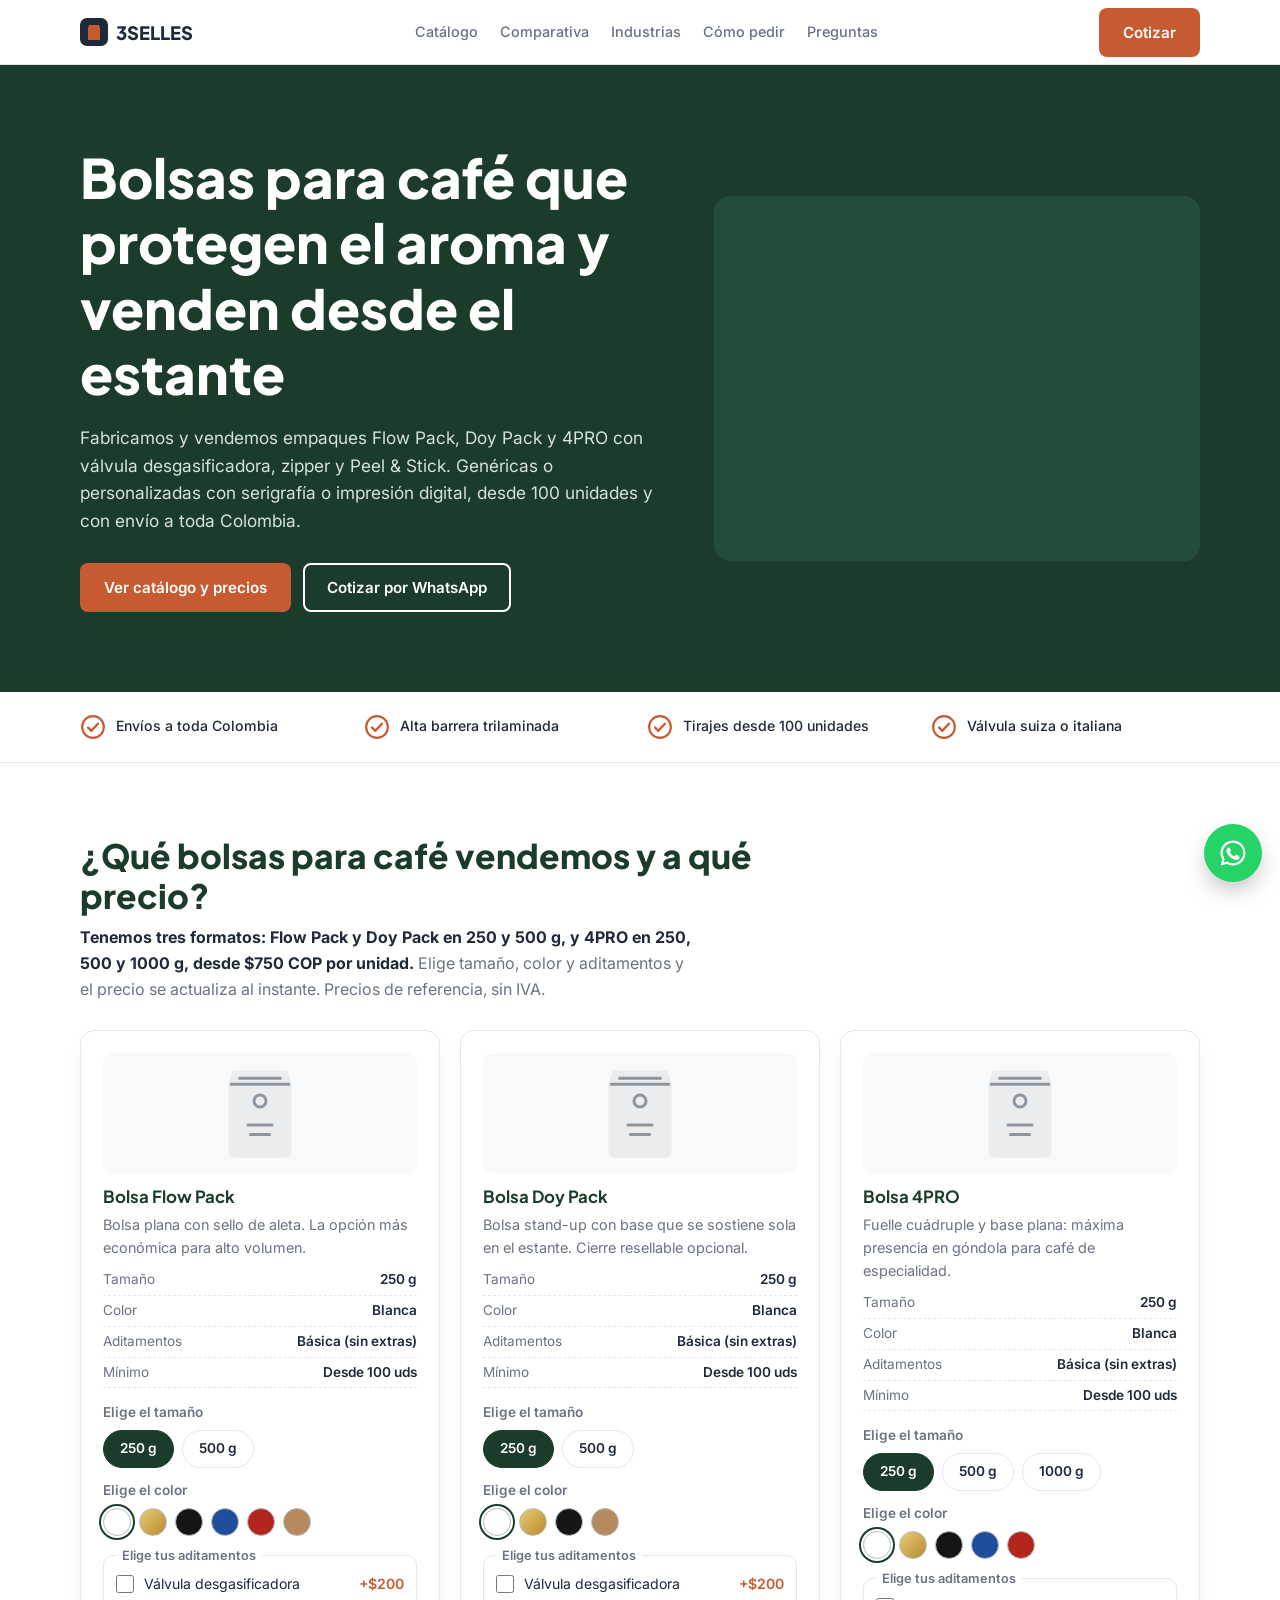
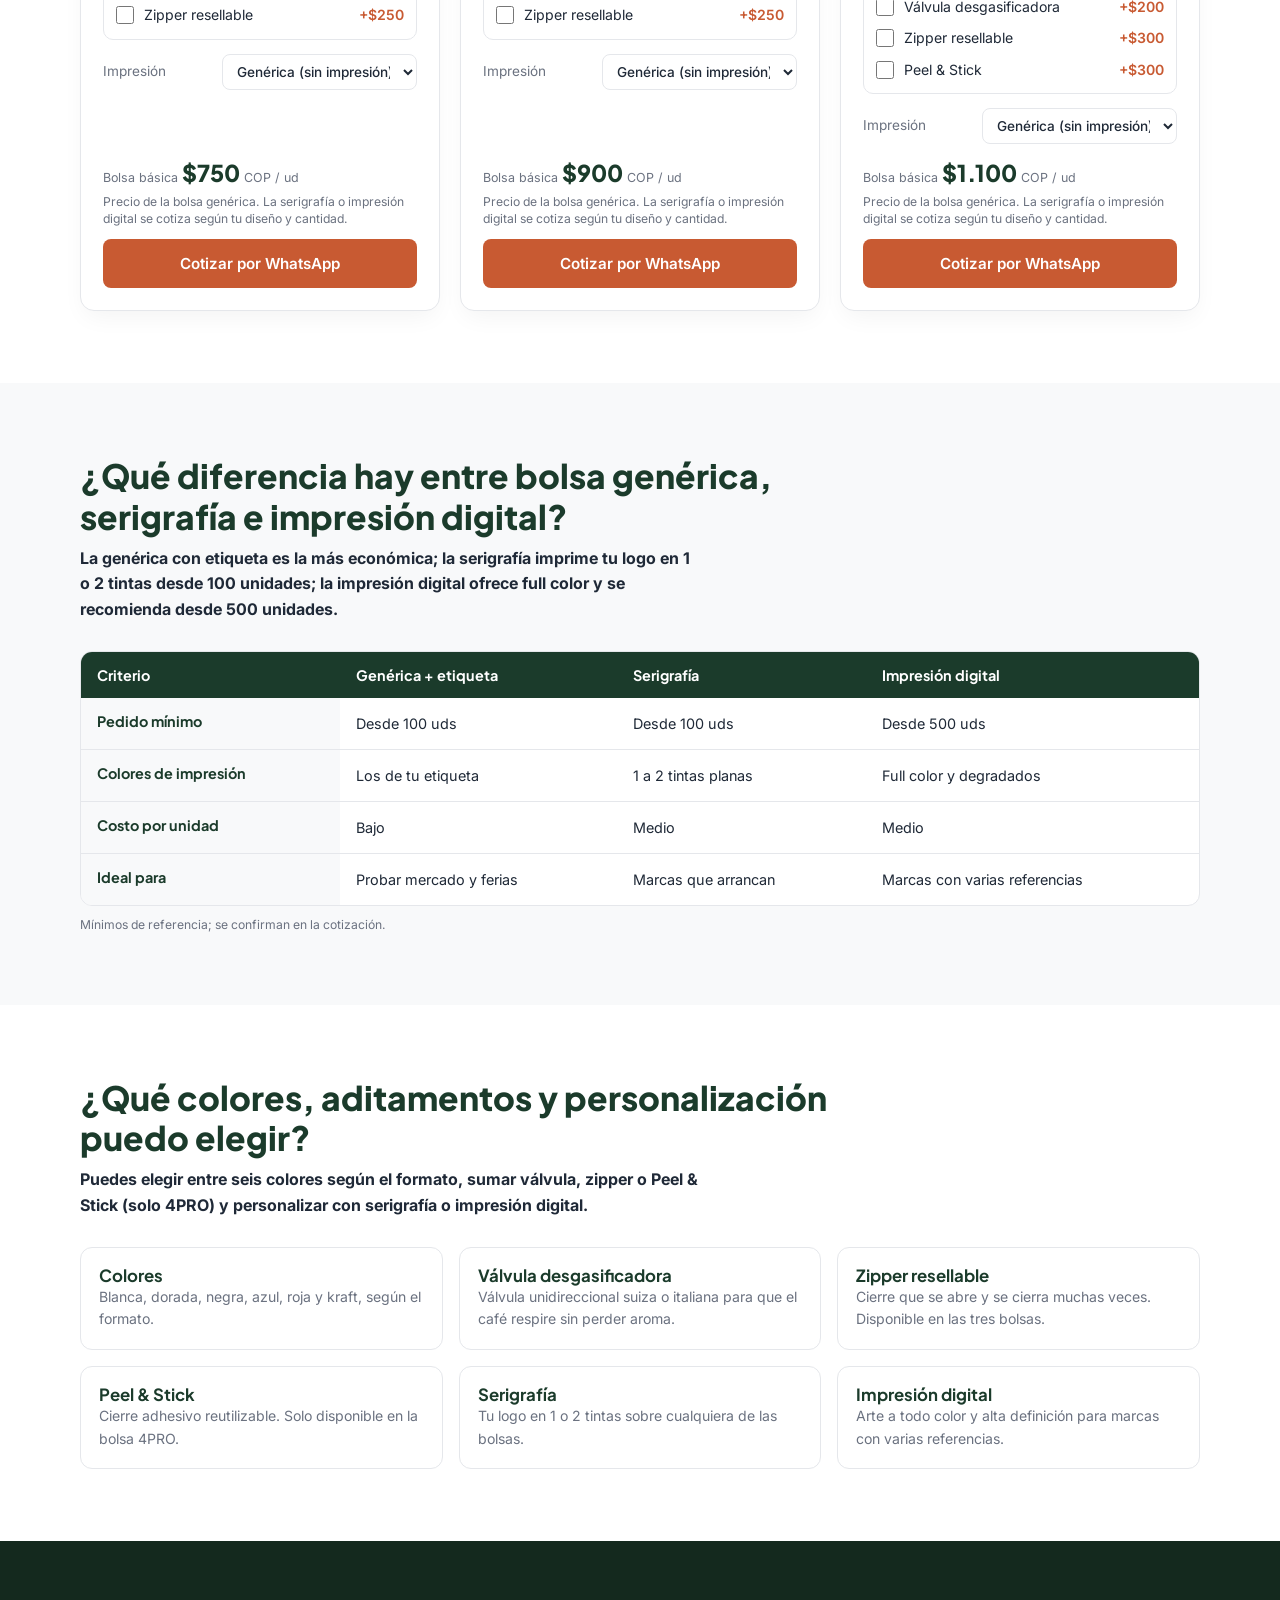
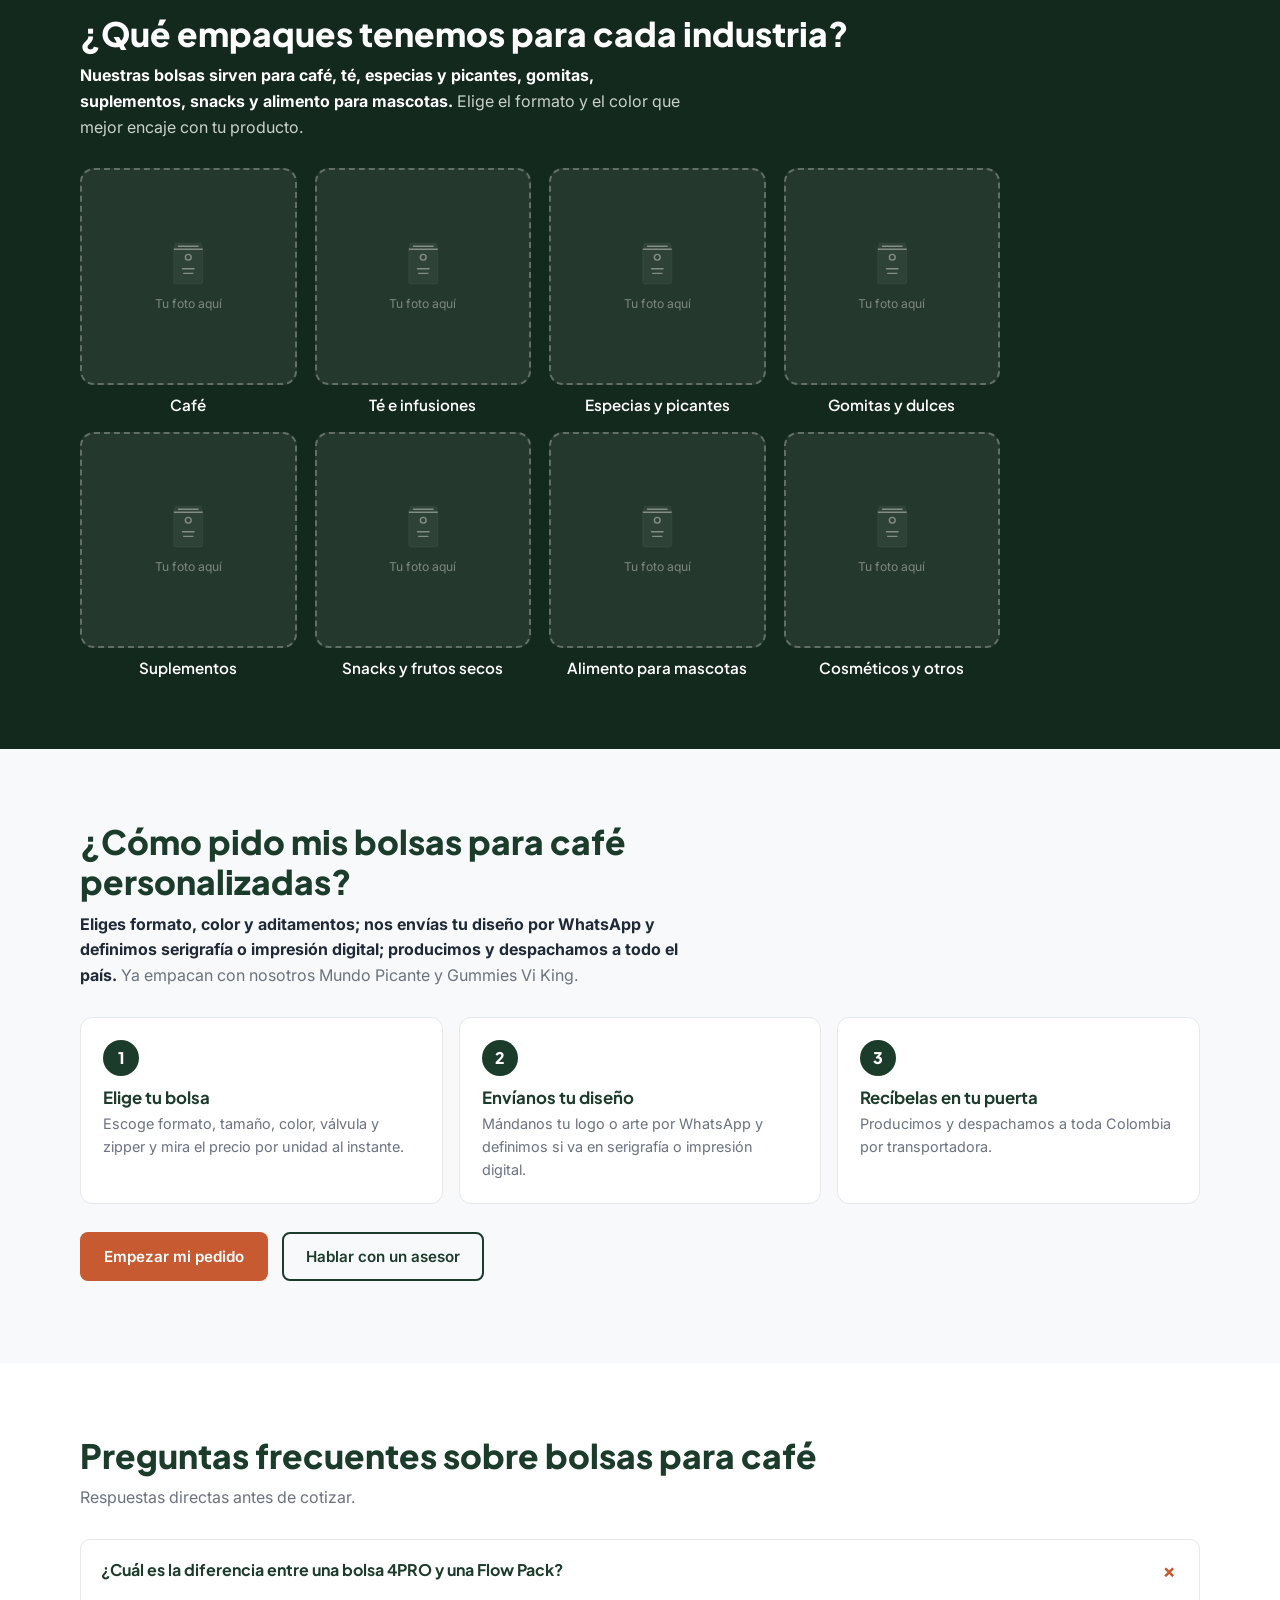
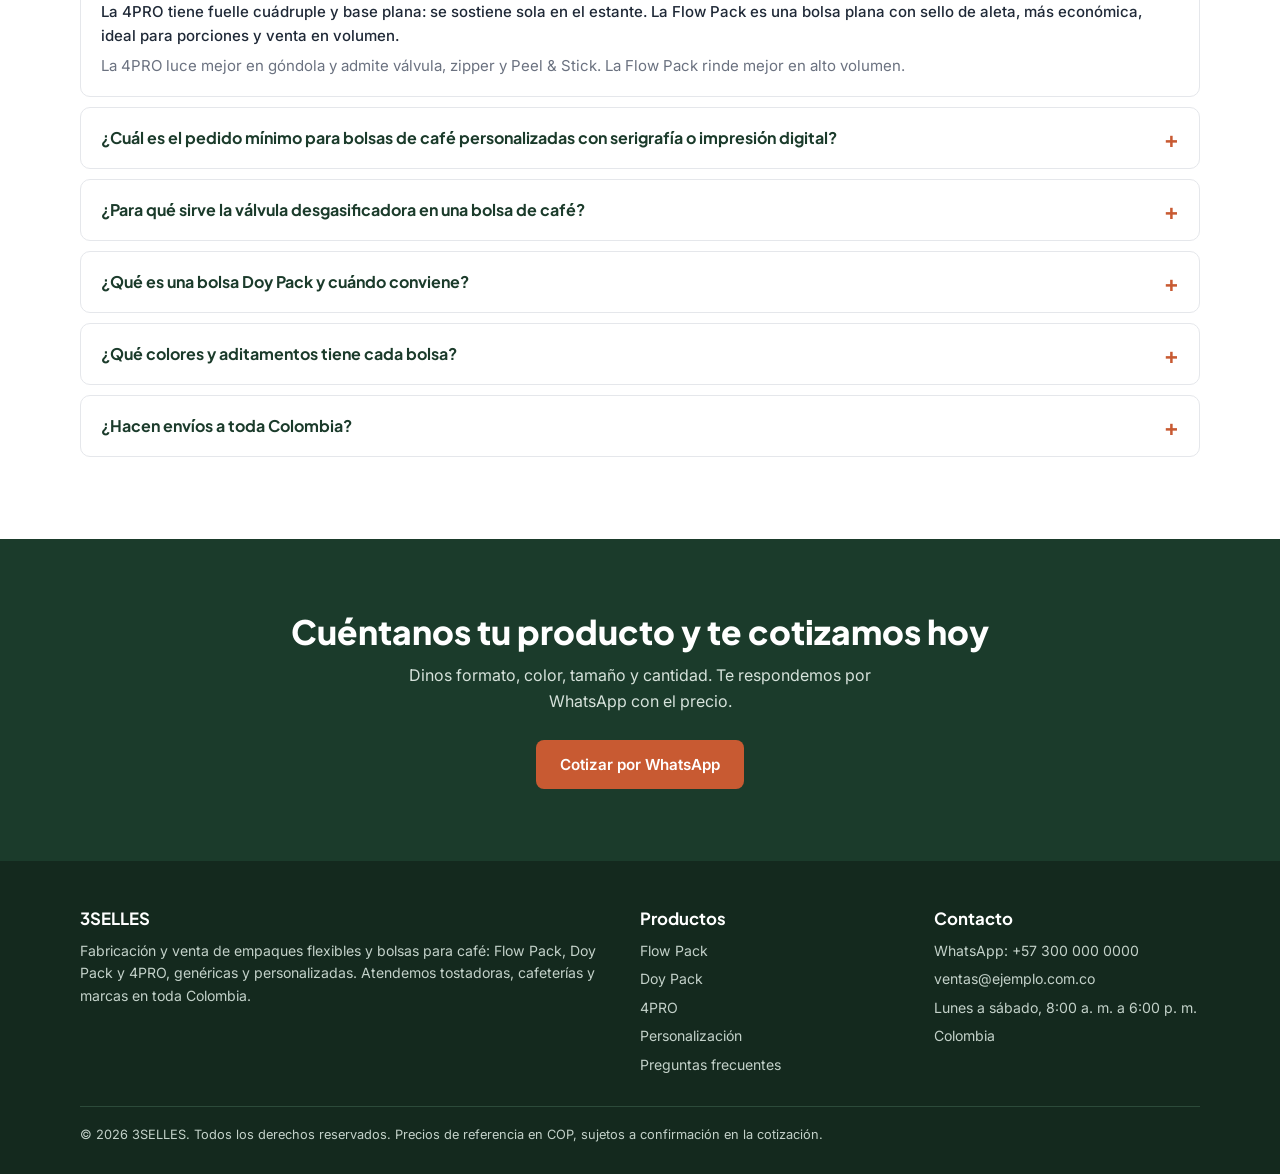
==== index.html @ ed99845a "Create index.html" ====
<!DOCTYPE html>
<html lang="es-CO">
<head>
<meta charset="UTF-8">
<meta name="viewport" content="width=device-width, initial-scale=1">
<title>Bolsas para café Flow Pack, Doy Pack y 4PRO con válvula y zipper | 3SELLES</title>
<meta name="description" content="Bolsas para café Flow Pack, Doy Pack y 4PRO en 250, 500 y 1000 g, con válvula desgasificadora, zipper y Peel &amp; Stick. Genéricas o personalizadas con serigrafía e impresión digital. Envíos a toda Colombia.">
<meta name="robots" content="index, follow">
<meta property="og:title" content="3SELLES | Empaques flexibles para café en Colombia">
<meta property="og:description" content="Bolsas Flow Pack, Doy Pack y 4PRO desde 100 unidades, genéricas o personalizadas. Cotiza por WhatsApp.">
<meta property="og:type" content="website">
<meta property="og:site_name" content="3SELLES">
<meta property="og:locale" content="es_CO">
<link rel="preconnect" href="https://fonts.googleapis.com">
<link rel="preconnect" href="https://fonts.gstatic.com" crossorigin>
<link href="https://fonts.googleapis.com/css2?family=Inter:wght@400;500;600&family=Plus+Jakarta+Sans:wght@600;700;800&display=swap" rel="stylesheet">
<script type="application/ld+json">
{"@context":"https://schema.org","@graph":[{"@type":"Organization","name":"3SELLES","description":"Fabricación y venta de empaques flexibles y bolsas para café: Flow Pack, Doy Pack y 4PRO, genéricas y personalizadas con serigrafía o impresión digital.","areaServed":{"@type":"Country","name":"Colombia"},"contactPoint":{"@type":"ContactPoint","contactType":"sales","telephone":"+57-300-000-0000","availableLanguage":"Spanish"}},{"@type":"FAQPage","mainEntity":[{"@type":"Question","name":"¿Cuál es la diferencia entre una bolsa 4PRO y una Flow Pack?","acceptedAnswer":{"@type":"Answer","text":"La 4PRO tiene fuelle cuádruple y base plana: se sostiene sola en el estante. La Flow Pack es una bolsa plana con sello de aleta, más económica, ideal para porciones y venta en volumen."}},{"@type":"Question","name":"¿Cuál es el pedido mínimo para bolsas de café personalizadas con serigrafía o impresión digital?","acceptedAnswer":{"@type":"Answer","text":"La serigrafía arranca desde 100 unidades y la impresión digital se recomienda desde 500 unidades."}},{"@type":"Question","name":"¿Para qué sirve la válvula desgasificadora en una bolsa de café?","acceptedAnswer":{"@type":"Answer","text":"Deja salir el CO₂ que libera el café tostado sin permitir la entrada de oxígeno. La bolsa no se infla y el grano conserva aroma y frescura por más tiempo."}},{"@type":"Question","name":"¿Qué es una bolsa Doy Pack y cuándo conviene?","acceptedAnswer":{"@type":"Answer","text":"Es una bolsa stand-up con base inferior que le permite pararse sola. Se ofrece en 250 g y 500 g, con válvula y zipper opcionales."}},{"@type":"Question","name":"¿Qué colores y aditamentos tiene cada bolsa?","acceptedAnswer":{"@type":"Answer","text":"Flow Pack: blanca, dorada, negra, azul, roja y kraft. Doy Pack: blanca, dorada, negra y kraft. 4PRO: blanca, dorada, negra, azul y roja. Todas admiten válvula y zipper; la 4PRO también Peel & Stick."}},{"@type":"Question","name":"¿Hacen envíos a toda Colombia?","acceptedAnswer":{"@type":"Answer","text":"Sí. Despachamos a todo el país por transportadora. Los tiempos dependen del producto y de la cantidad, y te los confirmamos al cotizar."}}]}]}
</script>
<style>
:root{--g:#1B3B2B;--gd:#14291e;--a:#C85A32;--ad:#a94a27;--nv:#1E293B;--bg:#F8F9FA;--t:#1F2937;--m:#6B7280;--l:#E5E7EB}
*{box-sizing:border-box;margin:0;padding:0}
html{scroll-behavior:smooth}
body{font-family:Inter,system-ui,sans-serif;color:var(--t);background:#fff;line-height:1.6}
h1,h2,h3{font-family:'Plus Jakarta Sans',sans-serif;line-height:1.2;color:var(--g)}
h1{font-size:clamp(2rem,5vw,3.4rem);font-weight:800}
h2{font-size:clamp(1.5rem,3.2vw,2.1rem);font-weight:800;max-width:24em}
h3{font-size:1.05rem}
a{color:inherit}
.wrap{max-width:1160px;margin:0 auto;padding:0 20px}
section{padding:72px 0}
.alt{background:var(--bg)}
.lead{color:var(--m);max-width:62ch;margin:10px 0 28px}
.lead strong{color:var(--t)}
:focus-visible{outline:3px solid var(--a);outline-offset:2px}
.btn{display:inline-flex;align-items:center;justify-content:center;gap:8px;padding:13px 22px;border-radius:8px;text-decoration:none;border:2px solid transparent;cursor:pointer;font:600 .95rem Inter,sans-serif;transition:all .3s ease}
.btn-a{background:var(--a);color:#fff}.btn-a:hover{background:var(--ad);transform:translateY(-2px)}
.btn-o{border-color:var(--g);color:var(--g);background:transparent}.btn-o:hover{background:var(--g);color:#fff}
header{position:sticky;top:0;z-index:20;background:rgba(255,255,255,.95);backdrop-filter:blur(8px);border-bottom:1px solid var(--l)}
header .wrap{display:flex;justify-content:space-between;align-items:center;height:64px}
.logo{font:800 1.15rem 'Plus Jakarta Sans',sans-serif;color:var(--nv);text-decoration:none;display:flex;align-items:center;gap:8px}
.logo svg{width:28px;height:28px}
nav{display:flex;gap:22px;font-size:.9rem;font-weight:500}
nav a{text-decoration:none;color:var(--m);transition:all .3s ease}nav a:hover{color:var(--a)}
.hero{background:var(--g);color:#fff;padding:80px 0}
.hero h1{color:#fff}
.hero .grid{display:grid;gap:40px;align-items:center}
.hero p{color:#d6e2db;max-width:56ch;margin:18px 0 28px;font-size:1.08rem}
.btns{display:flex;gap:12px;flex-wrap:wrap}
.hero .btn-o{border-color:#fff;color:#fff}.hero .btn-o:hover{background:#fff;color:var(--g)}
.hero-img{aspect-ratio:4/3;border-radius:16px;background:#244d39 center/cover;overflow:hidden}
.trust{background:#fff;border-bottom:1px solid var(--l);padding:22px 0}
.trust ul{list-style:none;display:grid;grid-template-columns:repeat(2,1fr);gap:14px}
.trust li{display:flex;gap:10px;align-items:center;font-size:.88rem;font-weight:500}
.trust svg{width:26px;height:26px;color:var(--a);flex:none}
.cards{display:grid;gap:20px;grid-template-columns:1fr}
.card{background:#fff;border:1px solid var(--l);border-radius:14px;padding:22px;display:flex;flex-direction:column;box-shadow:0 10px 25px -5px rgba(0,0,0,.05);transition:all .3s ease}
.card:hover{transform:translateY(-4px);box-shadow:0 18px 32px -8px rgba(27,59,43,.18)}
.thumb{height:120px;border-radius:10px;background:var(--bg);display:grid;place-items:center;color:#8d96a0;margin-bottom:14px}
.thumb svg{height:96px;width:auto;transition:color .3s ease}
.card p{font-size:.9rem;color:var(--m);margin:6px 0 10px}
.card ul{list-style:none;font-size:.85rem;display:grid;gap:4px;margin-bottom:14px}
.card li{display:flex;justify-content:space-between;gap:10px;border-bottom:1px dashed var(--l);padding-bottom:4px}
.card li span:first-child{color:var(--m)}.card li span:last-child{font-weight:600;text-align:right}
.price{font:800 1.45rem 'Plus Jakarta Sans',sans-serif;color:var(--g)}
.price small{font:400 .78rem Inter,sans-serif;color:var(--m)}
.card [itemprop=offers]{margin-top:auto}
.card .btn{margin-top:12px}
.note{display:block;font-size:.76rem;color:var(--m);margin-top:6px;line-height:1.4}
.fld{margin-bottom:12px;font-size:.85rem}
.fld>b{display:block;color:var(--m);font-weight:600;margin-bottom:6px}
.pills,.cols{display:flex;gap:8px;flex-wrap:wrap}
.pills label,.cols label{position:relative;cursor:pointer}
.pills input,.cols input{position:absolute;opacity:0;width:0;height:0}
.pills span{display:block;padding:7px 16px;border:1px solid var(--l);border-radius:99px;font-weight:600;font-size:.85rem;transition:all .3s ease}
.pills label:hover span{border-color:var(--g)}
.pills input:checked+span{background:var(--g);color:#fff;border-color:var(--g)}
.cols span{display:block;width:28px;height:28px;border-radius:50%;border:1px solid #b9bec2;transition:all .3s ease}
.cols label:hover span{transform:scale(1.1)}
.cols input:checked+span{box-shadow:0 0 0 2px #fff,0 0 0 4px var(--g)}
.pills input:focus-visible+span,.cols input:focus-visible+span{outline:3px solid var(--a);outline-offset:3px}
.adds{border:1px solid var(--l);border-radius:10px;padding:10px 12px 12px;margin-bottom:14px;display:grid;gap:9px}
.adds legend{font:600 .8rem Inter,sans-serif;color:var(--m);padding:0 6px}
.adds label{display:flex;align-items:center;gap:10px;font-size:.88rem;cursor:pointer}
.adds input{width:18px;height:18px;accent-color:var(--a);flex:none}
.adds em{margin-left:auto;font-style:normal;font-weight:600;color:var(--a)}
.sel{display:flex;align-items:center;justify-content:space-between;gap:10px;font-size:.85rem;color:var(--m);margin-bottom:14px}
.sel select{font:500 .85rem Inter,sans-serif;padding:8px 10px;border:1px solid var(--l);border-radius:8px;background:#fff;color:var(--t);max-width:62%}
.tw{overflow-x:auto;border:1px solid var(--l);border-radius:12px;background:#fff}
table{width:100%;border-collapse:collapse;min-width:680px;font-size:.9rem}
th,td{padding:14px 16px;text-align:left;border-bottom:1px solid var(--l);vertical-align:top}
th{background:var(--g);color:#fff;font:700 .9rem 'Plus Jakarta Sans',sans-serif}
tbody th{background:var(--bg);color:var(--g)}
tr:last-child td,tr:last-child th{border-bottom:0}
.opts{display:grid;gap:16px;grid-template-columns:1fr}
.opt{background:#fff;border:1px solid var(--l);border-radius:12px;padding:18px;transition:all .3s ease}
.opt:hover{border-color:var(--a)}
.opt p{font-size:.88rem;color:var(--m)}
.dk{background:var(--gd);color:#fff}
.dk h2{color:#fff}.dk .lead{color:#c9d1cd}.dk .lead strong{color:#fff}
.ind{display:grid;grid-template-columns:repeat(2,1fr);gap:18px;max-width:920px;margin-top:8px}
.ind figure{margin:0}
.ind .box{aspect-ratio:1;border:2px dashed rgba(255,255,255,.28);border-radius:14px;background:rgba(255,255,255,.07);display:flex;flex-direction:column;align-items:center;justify-content:center;gap:8px;color:rgba(255,255,255,.4);font-size:.76rem;text-align:center;padding:10px;overflow:hidden;transition:all .3s ease}
.ind .box:hover{border-color:var(--a);transform:translateY(-3px)}
.ind .box svg{height:46px;width:auto}
.ind .box img{width:100%;height:100%;object-fit:cover;display:block;border-radius:10px}
.ind figcaption{margin-top:10px;text-align:center;font:600 .95rem 'Plus Jakarta Sans',sans-serif;color:#fff}
@media(min-width:760px){.ind{grid-template-columns:repeat(4,1fr)}}
.steps{list-style:none;display:grid;gap:16px;counter-reset:s;margin-bottom:28px}
.steps li{background:#fff;border:1px solid var(--l);border-radius:12px;padding:22px;transition:all .3s ease}
.steps li:hover{border-color:var(--a);transform:translateY(-3px)}
.steps li::before{counter-increment:s;content:counter(s);display:grid;place-items:center;width:36px;height:36px;border-radius:50%;background:var(--g);color:#fff;font:800 1rem 'Plus Jakarta Sans',sans-serif;margin-bottom:12px}
.steps p{font-size:.9rem;color:var(--m);margin-top:4px}
#como-pedir .btn{margin:0 10px 10px 0}
.faq details{background:#fff;border:1px solid var(--l);border-radius:10px;margin-bottom:10px}
.faq summary{list-style:none;cursor:pointer;padding:16px 20px;font:700 1rem 'Plus Jakarta Sans',sans-serif;color:var(--g);display:flex;justify-content:space-between;gap:16px;align-items:center}
.faq summary::-webkit-details-marker{display:none}
.faq summary::after{content:"+";font-size:1.4rem;color:var(--a);transition:transform .3s ease}
.faq details[open] summary::after{transform:rotate(45deg)}
.ans{padding:0 20px 18px;color:var(--m);font-size:.94rem}
.ans p:first-child{color:var(--t);font-weight:500;margin-bottom:6px}
.cta{background:var(--g);color:#fff;text-align:center}
.cta h2{color:#fff;margin:0 auto}.cta p{color:#d6e2db;margin:12px auto 26px;max-width:52ch}
footer{background:var(--gd);color:#c3d1c9;padding:48px 0 28px;font-size:.88rem}
footer .grid{display:grid;gap:28px;grid-template-columns:1fr}
footer h3{color:#fff;margin-bottom:10px}
footer a{text-decoration:none}footer a:hover{color:#fff}
footer ul{list-style:none;display:grid;gap:6px}
.copy{border-top:1px solid #2c4a3a;margin-top:30px;padding-top:18px;font-size:.8rem}
.wa-float{position:fixed;right:18px;bottom:18px;z-index:30;width:58px;height:58px;border-radius:50%;background:#25D366;color:#fff;display:grid;place-items:center;box-shadow:0 10px 25px -5px rgba(0,0,0,.3);transition:all .3s ease}
.wa-float:hover{transform:scale(1.08)}.wa-float svg{width:30px;height:30px}
@media(min-width:640px){.cards,.opts{grid-template-columns:repeat(2,1fr)}.trust ul{grid-template-columns:repeat(4,1fr)}footer .grid{grid-template-columns:2fr 1fr 1fr}}
@media(min-width:760px){.steps{grid-template-columns:repeat(3,1fr)}}
@media(min-width:960px){.hero .grid{grid-template-columns:1.1fr .9fr}.cards,.opts{grid-template-columns:repeat(3,1fr)}}
@media(max-width:700px){nav{display:none}}
@media(prefers-reduced-motion:reduce){*{transition:none!important;scroll-behavior:auto!important}}
</style>
</head>
<body>
<svg width="0" height="0" style="position:absolute" aria-hidden="true">
<symbol id="bag" viewBox="0 0 60 80"><path d="M8 6h44l3 10v56a4 4 0 0 1-4 4H9a4 4 0 0 1-4-4V16z" fill="currentColor" opacity=".12" stroke="currentColor" stroke-width="2.5" stroke-linejoin="round"/><path d="M5 16h50M12 11h36" stroke="currentColor" stroke-width="2.5"/><circle cx="30" cy="30" r="5" fill="none" stroke="currentColor" stroke-width="2.5"/><path d="M20 50h20M22 58h16" stroke="currentColor" stroke-width="2.5" stroke-linecap="round"/></symbol>
<symbol id="ic" viewBox="0 0 24 24"><circle cx="12" cy="12" r="10" fill="none" stroke="currentColor" stroke-width="2"/><path d="m7.5 12.5 3 3 6-6.5" fill="none" stroke="currentColor" stroke-width="2.2" stroke-linecap="round" stroke-linejoin="round"/></symbol>
</svg>

<header><div class="wrap">
<a class="logo" href="#inicio" aria-label="3SELLES, inicio"><svg viewBox="0 0 28 28" aria-hidden="true"><rect width="28" height="28" rx="7" fill="#1E293B"/><path d="M9 7h10l1 3v11a1 1 0 0 1-1 1H9a1 1 0 0 1-1-1V10z" fill="#C85A32"/></svg>3SELLES</a>
<nav aria-label="Principal"><a href="#catalogo">Catálogo</a><a href="#comparativa">Comparativa</a><a href="#industrias">Industrias</a><a href="#como-pedir">Cómo pedir</a><a href="#faq">Preguntas</a></nav>
<a class="btn btn-a" href="#" data-wa="Hola, quiero cotizar bolsas para café">Cotizar</a>
</div></header>

<main id="inicio">
<section class="hero"><div class="wrap grid">
<div>
<h1>Bolsas para café que protegen el aroma y venden desde el estante</h1>
<p>Fabricamos y vendemos empaques Flow Pack, Doy Pack y 4PRO con válvula desgasificadora, zipper y Peel &amp; Stick. Genéricas o personalizadas con serigrafía o impresión digital, desde 100 unidades y con envío a toda Colombia.</p>
<div class="btns"><a class="btn btn-a" href="#catalogo">Ver catálogo y precios</a><a class="btn btn-o" href="#" data-wa="Hola, quiero cotizar bolsas para café">Cotizar por WhatsApp</a></div>
</div>
<div class="hero-img" style="background-image:url('https://images.unsplash.com/photo-1447933601403-0c6688de566e?auto=format&fit=crop&w=900&q=70')" role="img" aria-label="Granos de café tostado"></div>
</div></section>

<div class="trust"><div class="wrap"><ul>
<li><svg aria-hidden="true"><use href="#ic"/></svg>Envíos a toda Colombia</li>
<li><svg aria-hidden="true"><use href="#ic"/></svg>Alta barrera trilaminada</li>
<li><svg aria-hidden="true"><use href="#ic"/></svg>Tirajes desde 100 unidades</li>
<li><svg aria-hidden="true"><use href="#ic"/></svg>Válvula suiza o italiana</li>
</ul></div></div>

<section id="catalogo"><div class="wrap">
<h2>¿Qué bolsas para café vendemos y a qué precio?</h2>
<p class="lead"><strong>Tenemos tres formatos: Flow Pack y Doy Pack en 250 y 500 g, y 4PRO en 250, 500 y 1000 g, desde $750 COP por unidad.</strong> Elige tamaño, color y aditamentos y el precio se actualiza al instante. Precios de referencia, sin IVA.</p>
<div class="cards">

<article class="card" data-i="0" itemscope itemtype="https://schema.org/Product">
<div class="thumb"><svg aria-hidden="true" viewBox="0 0 60 80"><use href="#bag"/></svg></div>
<h3 itemprop="name">Bolsa Flow Pack</h3>
<p itemprop="description">Bolsa plana con sello de aleta. La opción más económica para alto volumen.</p>
<ul><li><span>Tamaño</span><span class="sz">250 g</span></li><li><span>Color</span><span class="cn">Blanca</span></li><li><span>Aditamentos</span><span class="ad">Básica (sin extras)</span></li><li><span>Mínimo</span><span>Desde 100 uds</span></li></ul>
<div class="cfg"></div>
<div itemprop="offers" itemscope itemtype="https://schema.org/Offer"><meta itemprop="priceCurrency" content="COP"><meta itemprop="price" content="750"><link itemprop="availability" href="https://schema.org/InStock"><meta itemprop="color" content="Blanca"><meta itemprop="size" content="250 g"><div class="price"><small class="pl2">Bolsa básica</small> <span class="pv">$750</span> <small>COP / ud</small></div><small class="note">Precio de la bolsa genérica. La serigrafía o impresión digital se cotiza según tu diseño y cantidad.</small></div>
<a class="btn btn-a" href="#" data-wa>Cotizar por WhatsApp</a>
</article>

<article class="card" data-i="1" itemscope itemtype="https://schema.org/Product">
<div class="thumb"><svg aria-hidden="true" viewBox="0 0 60 80"><use href="#bag"/></svg></div>
<h3 itemprop="name">Bolsa Doy Pack</h3>
<p itemprop="description">Bolsa stand-up con base que se sostiene sola en el estante. Cierre resellable opcional.</p>
<ul><li><span>Tamaño</span><span class="sz">250 g</span></li><li><span>Color</span><span class="cn">Blanca</span></li><li><span>Aditamentos</span><span class="ad">Básica (sin extras)</span></li><li><span>Mínimo</span><span>Desde 100 uds</span></li></ul>
<div class="cfg"></div>
<div itemprop="offers" itemscope itemtype="https://schema.org/Offer"><meta itemprop="priceCurrency" content="COP"><meta itemprop="price" content="900"><link itemprop="availability" href="https://schema.org/InStock"><meta itemprop="color" content="Blanca"><meta itemprop="size" content="250 g"><div class="price"><small class="pl2">Bolsa básica</small> <span class="pv">$900</span> <small>COP / ud</small></div><small class="note">Precio de la bolsa genérica. La serigrafía o impresión digital se cotiza según tu diseño y cantidad.</small></div>
<a class="btn btn-a" href="#" data-wa>Cotizar por WhatsApp</a>
</article>

<article class="card" data-i="2" itemscope itemtype="https://schema.org/Product">
<div class="thumb"><svg aria-hidden="true" viewBox="0 0 60 80"><use href="#bag"/></svg></div>
<h3 itemprop="name">Bolsa 4PRO</h3>
<p itemprop="description">Fuelle cuádruple y base plana: máxima presencia en góndola para café de especialidad.</p>
<ul><li><span>Tamaño</span><span class="sz">250 g</span></li><li><span>Color</span><span class="cn">Blanca</span></li><li><span>Aditamentos</span><span class="ad">Básica (sin extras)</span></li><li><span>Mínimo</span><span>Desde 100 uds</span></li></ul>
<div class="cfg"></div>
<div itemprop="offers" itemscope itemtype="https://schema.org/Offer"><meta itemprop="priceCurrency" content="COP"><meta itemprop="price" content="1100"><link itemprop="availability" href="https://schema.org/InStock"><meta itemprop="color" content="Blanca"><meta itemprop="size" content="250 g"><div class="price"><small class="pl2">Bolsa básica</small> <span class="pv">$1.100</span> <small>COP / ud</small></div><small class="note">Precio de la bolsa genérica. La serigrafía o impresión digital se cotiza según tu diseño y cantidad.</small></div>
<a class="btn btn-a" href="#" data-wa>Cotizar por WhatsApp</a>
</article>
</div>
</div></section>

<section class="alt" id="comparativa"><div class="wrap">
<h2>¿Qué diferencia hay entre bolsa genérica, serigrafía e impresión digital?</h2>
<p class="lead"><strong>La genérica con etiqueta es la más económica; la serigrafía imprime tu logo en 1 o 2 tintas desde 100 unidades; la impresión digital ofrece full color y se recomienda desde 500 unidades.</strong></p>
<div class="tw"><table>
<thead><tr><th scope="col">Criterio</th><th scope="col">Genérica + etiqueta</th><th scope="col">Serigrafía</th><th scope="col">Impresión digital</th></tr></thead>
<tbody>
<tr><th scope="row">Pedido mínimo</th><td>Desde 100 uds</td><td>Desde 100 uds</td><td>Desde 500 uds</td></tr>
<tr><th scope="row">Colores de impresión</th><td>Los de tu etiqueta</td><td>1 a 2 tintas planas</td><td>Full color y degradados</td></tr>
<tr><th scope="row">Costo por unidad</th><td>Bajo</td><td>Medio</td><td>Medio</td></tr>
<tr><th scope="row">Ideal para</th><td>Probar mercado y ferias</td><td>Marcas que arrancan</td><td>Marcas con varias referencias</td></tr>
</tbody></table></div>
<p class="note" style="margin-top:10px">Mínimos de referencia; se confirman en la cotización.</p>
</div></section>

<section id="personalizacion"><div class="wrap">
<h2>¿Qué colores, aditamentos y personalización puedo elegir?</h2>
<p class="lead"><strong>Puedes elegir entre seis colores según el formato, sumar válvula, zipper o Peel &amp; Stick (solo 4PRO) y personalizar con serigrafía o impresión digital.</strong></p>
<div class="opts">
<div class="opt"><h3>Colores</h3><p>Blanca, dorada, negra, azul, roja y kraft, según el formato.</p></div>
<div class="opt"><h3>Válvula desgasificadora</h3><p>Válvula unidireccional suiza o italiana para que el café respire sin perder aroma.</p></div>
<div class="opt"><h3>Zipper resellable</h3><p>Cierre que se abre y se cierra muchas veces. Disponible en las tres bolsas.</p></div>
<div class="opt"><h3>Peel &amp; Stick</h3><p>Cierre adhesivo reutilizable. Solo disponible en la bolsa 4PRO.</p></div>
<div class="opt"><h3>Serigrafía</h3><p>Tu logo en 1 o 2 tintas sobre cualquiera de las bolsas.</p></div>
<div class="opt"><h3>Impresión digital</h3><p>Arte a todo color y alta definición para marcas con varias referencias.</p></div>
</div></div></section>

<section class="dk" id="industrias"><div class="wrap">
<h2>¿Qué empaques tenemos para cada industria?</h2>
<p class="lead"><strong>Nuestras bolsas sirven para café, té, especias y picantes, gomitas, suplementos, snacks y alimento para mascotas.</strong> Elige el formato y el color que mejor encaje con tu producto.</p>
<div class="ind">
<figure><div class="box" role="img" aria-label="Espacio para foto de empaque de café"><svg aria-hidden="true" viewBox="0 0 60 80"><use href="#bag"/></svg><span>Tu foto aquí</span></div><figcaption>Café</figcaption></figure>
<figure><div class="box" role="img" aria-label="Espacio para foto de empaque de té e infusiones"><svg aria-hidden="true" viewBox="0 0 60 80"><use href="#bag"/></svg><span>Tu foto aquí</span></div><figcaption>Té e infusiones</figcaption></figure>
<figure><div class="box" role="img" aria-label="Espacio para foto de empaque de especias y picantes"><svg aria-hidden="true" viewBox="0 0 60 80"><use href="#bag"/></svg><span>Tu foto aquí</span></div><figcaption>Especias y picantes</figcaption></figure>
<figure><div class="box" role="img" aria-label="Espacio para foto de empaque de gomitas y dulces"><svg aria-hidden="true" viewBox="0 0 60 80"><use href="#bag"/></svg><span>Tu foto aquí</span></div><figcaption>Gomitas y dulces</figcaption></figure>
<figure><div class="box" role="img" aria-label="Espacio para foto de empaque de suplementos"><svg aria-hidden="true" viewBox="0 0 60 80"><use href="#bag"/></svg><span>Tu foto aquí</span></div><figcaption>Suplementos</figcaption></figure>
<figure><div class="box" role="img" aria-label="Espacio para foto de empaque de snacks y frutos secos"><svg aria-hidden="true" viewBox="0 0 60 80"><use href="#bag"/></svg><span>Tu foto aquí</span></div><figcaption>Snacks y frutos secos</figcaption></figure>
<figure><div class="box" role="img" aria-label="Espacio para foto de empaque de alimento para mascotas"><svg aria-hidden="true" viewBox="0 0 60 80"><use href="#bag"/></svg><span>Tu foto aquí</span></div><figcaption>Alimento para mascotas</figcaption></figure>
<figure><div class="box" role="img" aria-label="Espacio para foto de empaque de cosméticos y otros"><svg aria-hidden="true" viewBox="0 0 60 80"><use href="#bag"/></svg><span>Tu foto aquí</span></div><figcaption>Cosméticos y otros</figcaption></figure>
</div>
</div></section>

<section class="alt" id="como-pedir"><div class="wrap">
<h2>¿Cómo pido mis bolsas para café personalizadas?</h2>
<p class="lead"><strong>Eliges formato, color y aditamentos; nos envías tu diseño por WhatsApp y definimos serigrafía o impresión digital; producimos y despachamos a todo el país.</strong> Ya empacan con nosotros Mundo Picante y Gummies Vi King.</p>
<ol class="steps">
<li><h3>Elige tu bolsa</h3><p>Escoge formato, tamaño, color, válvula y zipper y mira el precio por unidad al instante.</p></li>
<li><h3>Envíanos tu diseño</h3><p>Mándanos tu logo o arte por WhatsApp y definimos si va en serigrafía o impresión digital.</p></li>
<li><h3>Recíbelas en tu puerta</h3><p>Producimos y despachamos a toda Colombia por transportadora.</p></li>
</ol>
<a class="btn btn-a" href="#" data-wa="Hola, quiero empezar un pedido de bolsas personalizadas">Empezar mi pedido</a>
<a class="btn btn-o" href="#" data-wa="Hola, quiero hablar con un asesor de empaques">Hablar con un asesor</a>
</div></section>

<section class="faq" id="faq"><div class="wrap">
<h2>Preguntas frecuentes sobre bolsas para café</h2>
<p class="lead">Respuestas directas antes de cotizar.</p>
<details open><summary>¿Cuál es la diferencia entre una bolsa 4PRO y una Flow Pack?</summary><div class="ans"><p>La 4PRO tiene fuelle cuádruple y base plana: se sostiene sola en el estante. La Flow Pack es una bolsa plana con sello de aleta, más económica, ideal para porciones y venta en volumen.</p><p>La 4PRO luce mejor en góndola y admite válvula, zipper y Peel &amp; Stick. La Flow Pack rinde mejor en alto volumen.</p></div></details>
<details><summary>¿Cuál es el pedido mínimo para bolsas de café personalizadas con serigrafía o impresión digital?</summary><div class="ans"><p>La serigrafía arranca desde 100 unidades y la impresión digital se recomienda desde 500 unidades.</p><p>Si tu volumen es menor, empieza con una bolsa genérica y etiqueta adhesiva mientras validas tu producto.</p></div></details>
<details><summary>¿Para qué sirve la válvula desgasificadora en una bolsa de café?</summary><div class="ans"><p>Deja salir el CO₂ que libera el café tostado sin permitir la entrada de oxígeno. La bolsa no se infla y el grano conserva aroma y frescura por más tiempo.</p><p>Es clave para café en grano o molido empacado pocos días después del tueste.</p></div></details>
<details><summary>¿Qué es una bolsa Doy Pack y cuándo conviene?</summary><div class="ans"><p>Es una bolsa stand-up con base inferior que le permite pararse sola. Se ofrece en 250 g y 500 g, con válvula y zipper opcionales.</p><p>Conviene si buscas una presentación práctica y resellable para café, snacks o especias.</p></div></details>
<details><summary>¿Qué colores y aditamentos tiene cada bolsa?</summary><div class="ans"><p>Flow Pack: blanca, dorada, negra, azul, roja y kraft. Doy Pack: blanca, dorada, negra y kraft. 4PRO: blanca, dorada, negra, azul y roja. Todas admiten válvula y zipper; la 4PRO también Peel &amp; Stick.</p><p>Todas se pueden personalizar con serigrafía o impresión digital.</p></div></details>
<details><summary>¿Hacen envíos a toda Colombia?</summary><div class="ans"><p>Sí. Despachamos a todo el país por transportadora. Los tiempos dependen del producto y de la cantidad, y te los confirmamos al cotizar.</p><p>Te compartimos la guía de seguimiento por WhatsApp.</p></div></details>
</div></section>

<section class="cta"><div class="wrap">
<h2>Cuéntanos tu producto y te cotizamos hoy</h2>
<p>Dinos formato, color, tamaño y cantidad. Te respondemos por WhatsApp con el precio.</p>
<a class="btn btn-a" href="#" data-wa="Hola, quiero cotizar bolsas para café">Cotizar por WhatsApp</a>
</div></section>
</main>

<footer><div class="wrap">
<div class="grid">
<div><h3>3SELLES</h3><p>Fabricación y venta de empaques flexibles y bolsas para café: Flow Pack, Doy Pack y 4PRO, genéricas y personalizadas. Atendemos tostadoras, cafeterías y marcas en toda Colombia.</p></div>
<div><h3>Productos</h3><ul><li><a href="#catalogo">Flow Pack</a></li><li><a href="#catalogo">Doy Pack</a></li><li><a href="#catalogo">4PRO</a></li><li><a href="#personalizacion">Personalización</a></li><li><a href="#faq">Preguntas frecuentes</a></li></ul></div>
<div><h3>Contacto</h3><ul><li><a href="#" data-wa="Hola, quiero información">WhatsApp: +57 300 000 0000</a></li><li><a href="mailto:ventas@ejemplo.com.co">ventas@ejemplo.com.co</a></li><li>Lunes a sábado, 8:00 a. m. a 6:00 p. m.</li><li>Colombia</li></ul></div>
</div>
<p class="copy">© 2026 3SELLES. Todos los derechos reservados. Precios de referencia en COP, sujetos a confirmación en la cotización.</p>
</div></footer>

<a class="wa-float" href="#" data-wa="Hola, quiero cotizar bolsas para café" aria-label="Escríbenos por WhatsApp"><svg viewBox="0 0 24 24" aria-hidden="true"><path fill="currentColor" d="M12 2a10 10 0 0 0-8.6 15.1L2 22l5-1.3A10 10 0 1 0 12 2zm0 18.2c-1.5 0-3-.4-4.2-1.2l-.3-.2-3 .8.8-2.9-.2-.3A8.2 8.2 0 1 1 12 20.2zm4.5-6.1c-.2-.1-1.5-.7-1.7-.8-.2-.1-.4-.1-.6.1l-.8 1c-.1.2-.3.2-.5.1a6.700 6.700 0 0 1-3.300-2.900c-.2-.4.200-.4.700-1.300.1-.1 0-.3 0-.4l-.8-1.800c-.2-.5-.4-.4-.6-.4h-.5c-.2 0-.4.100-.7.300-.2.300-.9.900-.9 2.200s.9 2.500 1 2.700c.1.200 1.800 2.800 4.400 3.900 1.600.7 2.300.8 3.100.7.500-.1 1.500-.6 1.700-1.200.2-.6.200-1.100.2-1.200-.1-.2-.3-.3-.5-.4z"/></svg></a>

<script>
(function(){
var PHONE="573000000000";
function wa(m){return "https://wa.me/"+PHONE+"?text="+encodeURIComponent(m)}
function money(n){return "$"+String(n).replace(/\B(?=(\d{3})+(?!\d))/g,".")}
document.querySelectorAll("[data-wa]").forEach(function(a){
a.href=wa(a.getAttribute("data-wa")||"Hola, quiero cotizar bolsas para café");a.target="_blank";a.rel="noopener noreferrer";
});
var C={Blanca:["#FFFFFF","#8d96a0"],Dorada:["linear-gradient(135deg,#E8CB7C,#B88A2A)","#B88A2A"],Negra:["#151515","#151515"],Azul:["#1F4E9C","#1F4E9C"],Roja:["#B3261E","#B3261E"],Kraft:["#B58A5C","#B58A5C"]};
var AD={v:"válvula desgasificadora",z:"zipper resellable",p:"Peel & Stick"};
var P=[
{n:"Bolsa Flow Pack",c:"Blanca,Dorada,Negra,Azul,Roja,Kraft",a:"vz",s:[["250 g",750,200,250,0],["500 g",950,200,300,0]]},
{n:"Bolsa Doy Pack",c:"Blanca,Dorada,Negra,Kraft",a:"vz",s:[["250 g",900,200,250,0],["500 g",1150,200,300,0]]},
{n:"Bolsa 4PRO",c:"Blanca,Dorada,Negra,Azul,Roja",a:"vzp",s:[["250 g",1100,200,300,300],["500 g",1500,250,350,350],["1000 g",2100,300,400,400]]}
];
document.querySelectorAll(".card").forEach(function(card){
var i=+card.dataset.i,d=P[i],k=card.querySelector(".cfg");
var h='<div class="fld"><b>Elige el tamaño</b><div class="pills" role="radiogroup" aria-label="Tamaño de la bolsa">';
d.s.forEach(function(s,j){h+='<label><input type="radio" name="s'+i+'" value="'+j+'"'+(j?'':' checked')+'><span>'+s[0]+'</span></label>'});
h+='</div></div><div class="fld"><b>Elige el color</b><div class="cols" role="radiogroup" aria-label="Color de la bolsa">';
d.c.split(",").forEach(function(c,j){h+='<label><input type="radio" name="c'+i+'" value="'+c+'"'+(j?'':' checked')+'><span style="background:'+C[c][0]+'" title="'+c+'"></span></label>'});
h+='</div></div><fieldset class="adds"><legend>Elige tus aditamentos</legend>';
d.a.split("").forEach(function(x){h+='<label><input type="checkbox" data-k="'+x+'"> '+AD[x].charAt(0).toUpperCase()+AD[x].slice(1)+' <em data-e="'+x+'"></em></label>'});
h+='</fieldset><label class="sel">Impresión<select class="pr"><option>Genérica (sin impresión)</option><option>Con serigrafía</option><option>Con impresión digital</option></select></label>';
k.innerHTML=h;
function upd(){
var s=d.s[+card.querySelector(".pills input:checked").value],col=card.querySelector(".cols input:checked").value,pr=card.querySelector(".pr").value;
var t=s[1],p=[],idx={v:2,z:3,p:4};
card.querySelectorAll(".adds input").forEach(function(x){
var a=s[idx[x.dataset.k]];
card.querySelector("em[data-e="+x.dataset.k+"]").textContent="+"+money(a);
if(x.checked){t+=a;p.push(AD[x.dataset.k])}
});
var txt=p.join(" + ");
card.querySelector(".ad").textContent=p.length?txt:"Básica (sin extras)";
card.querySelector(".sz").textContent=s[0];
card.querySelector(".cn").textContent=col;
card.querySelector(".pv").textContent=money(t);
card.querySelector(".pl2").textContent=p.length?"Tu selección":"Bolsa básica";
card.querySelector("meta[itemprop=price]").setAttribute("content",t);
card.querySelector("meta[itemprop=color]").setAttribute("content",col);
card.querySelector("meta[itemprop=size]").setAttribute("content",s[0]);
card.querySelector(".thumb").style.color=C[col][1];
card.querySelector("[data-wa]").href=wa("Hola, quiero cotizar: "+d.n+" de "+s[0]+", color "+col.toLowerCase()+(p.length?" con "+txt.replace(/ \+ /g," y "):", básica sin extras")+". Impresión: "+pr.toLowerCase()+". Precio de referencia de la bolsa genérica: "+money(t)+" COP por unidad. ¿Me confirman cantidad mínima?");
}
card.querySelectorAll("input,select").forEach(function(x){x.addEventListener("change",upd)});
upd();
});
var det=document.querySelectorAll(".faq details");
det.forEach(function(d){d.addEventListener("toggle",function(){if(d.open)det.forEach(function(o){if(o!==d)o.open=false})})});
})();
</script>
</body>
</html>
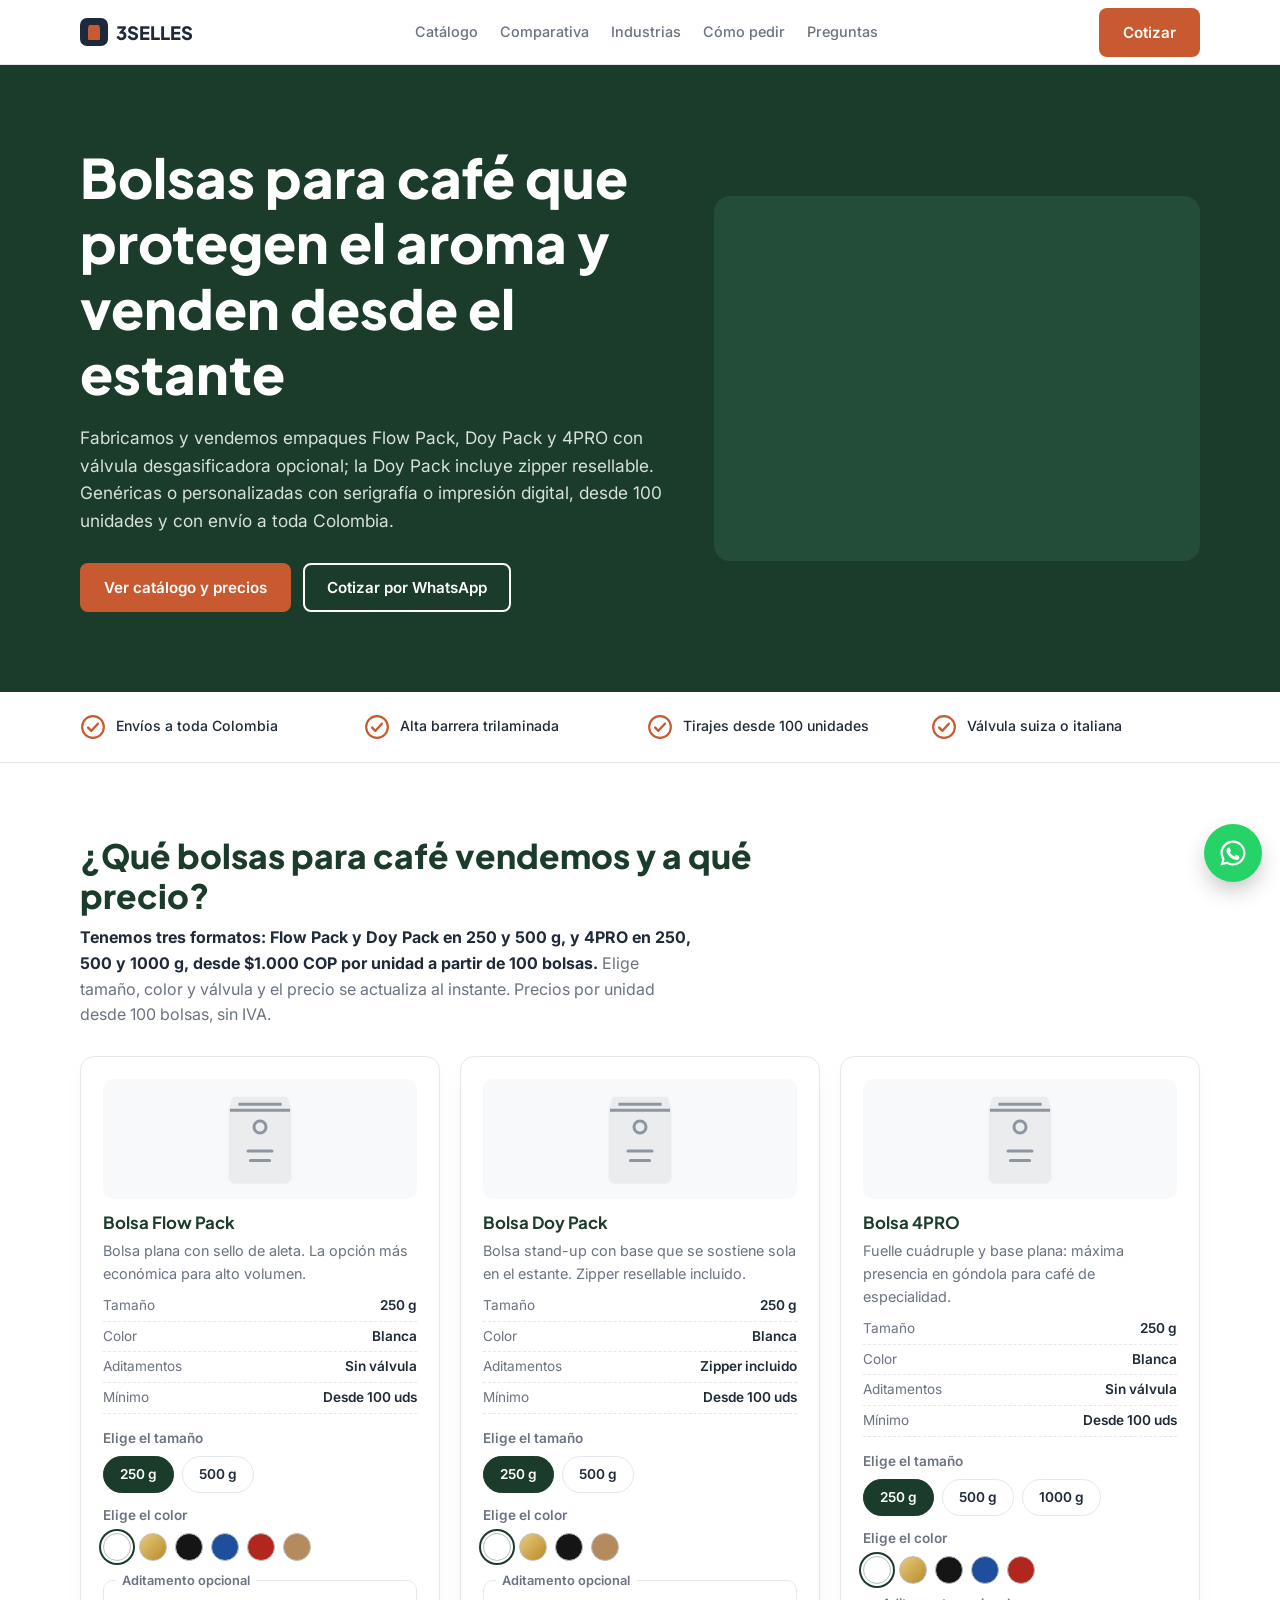
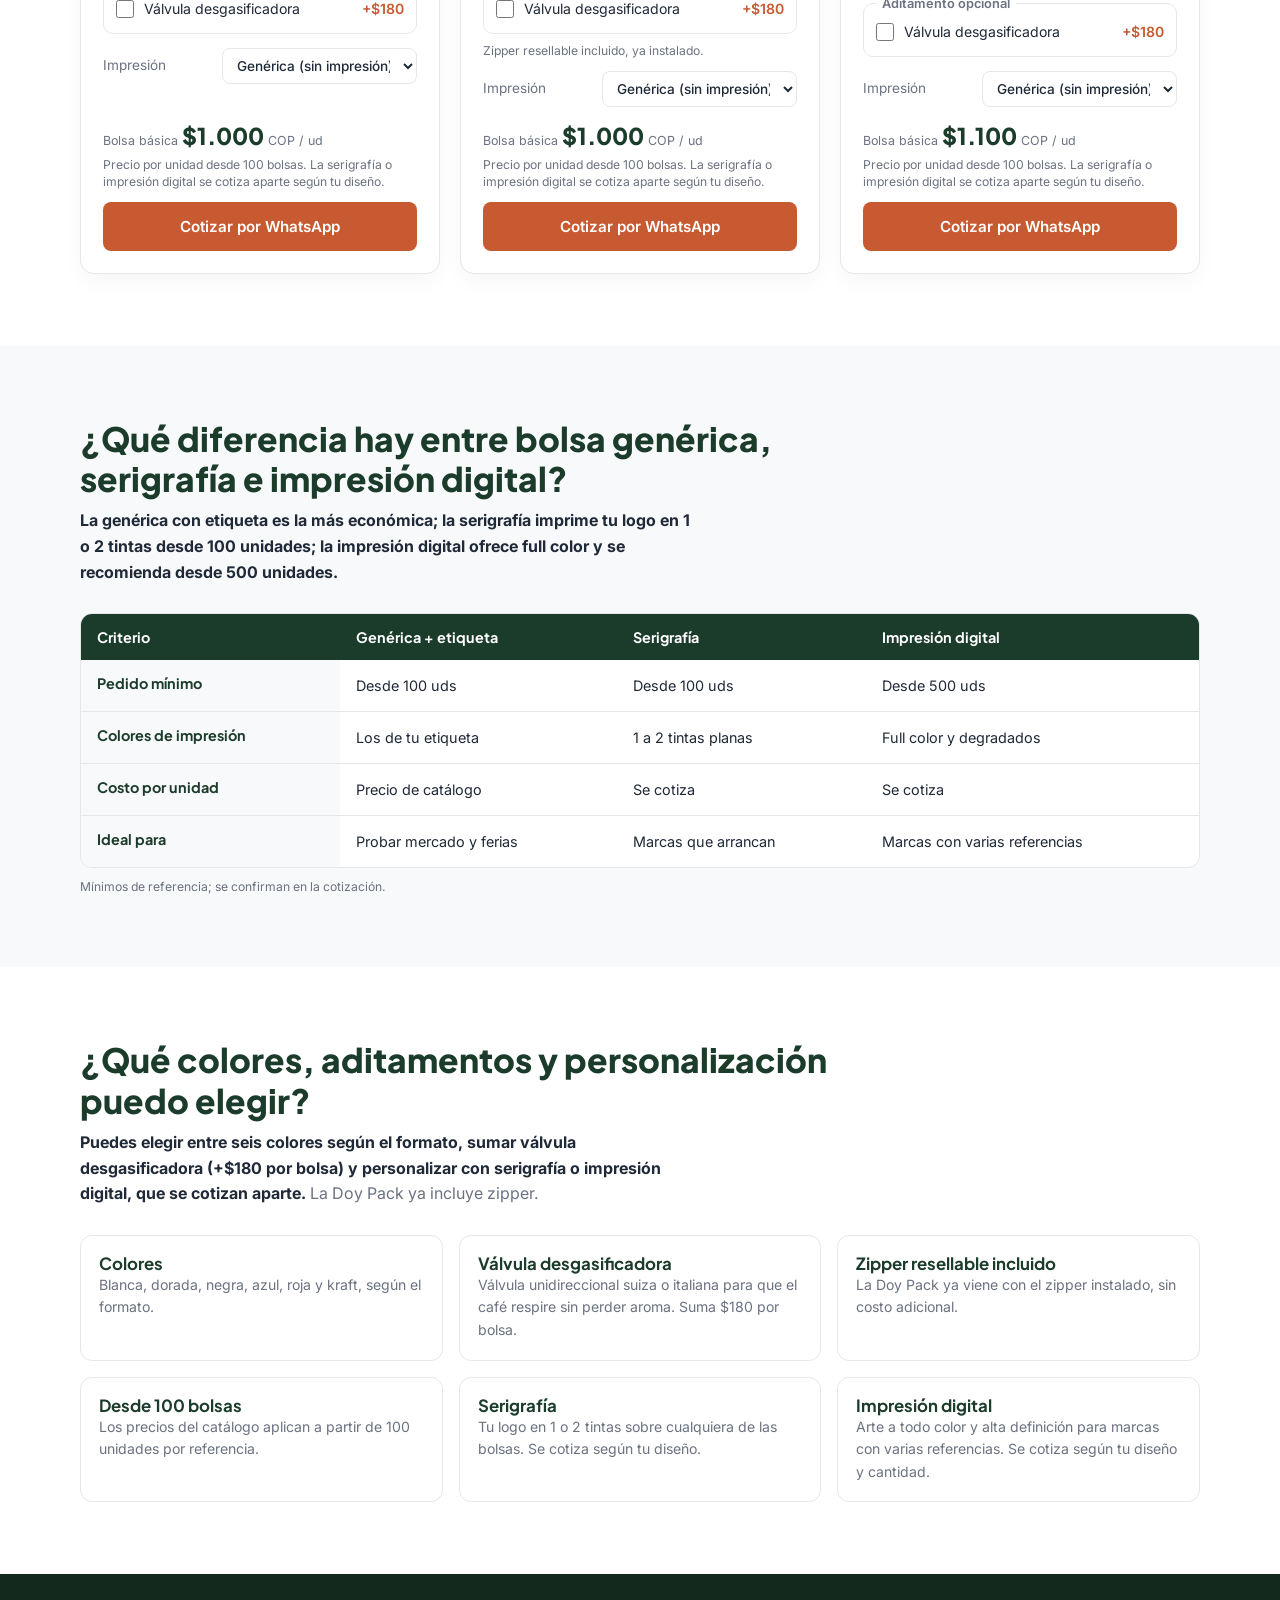
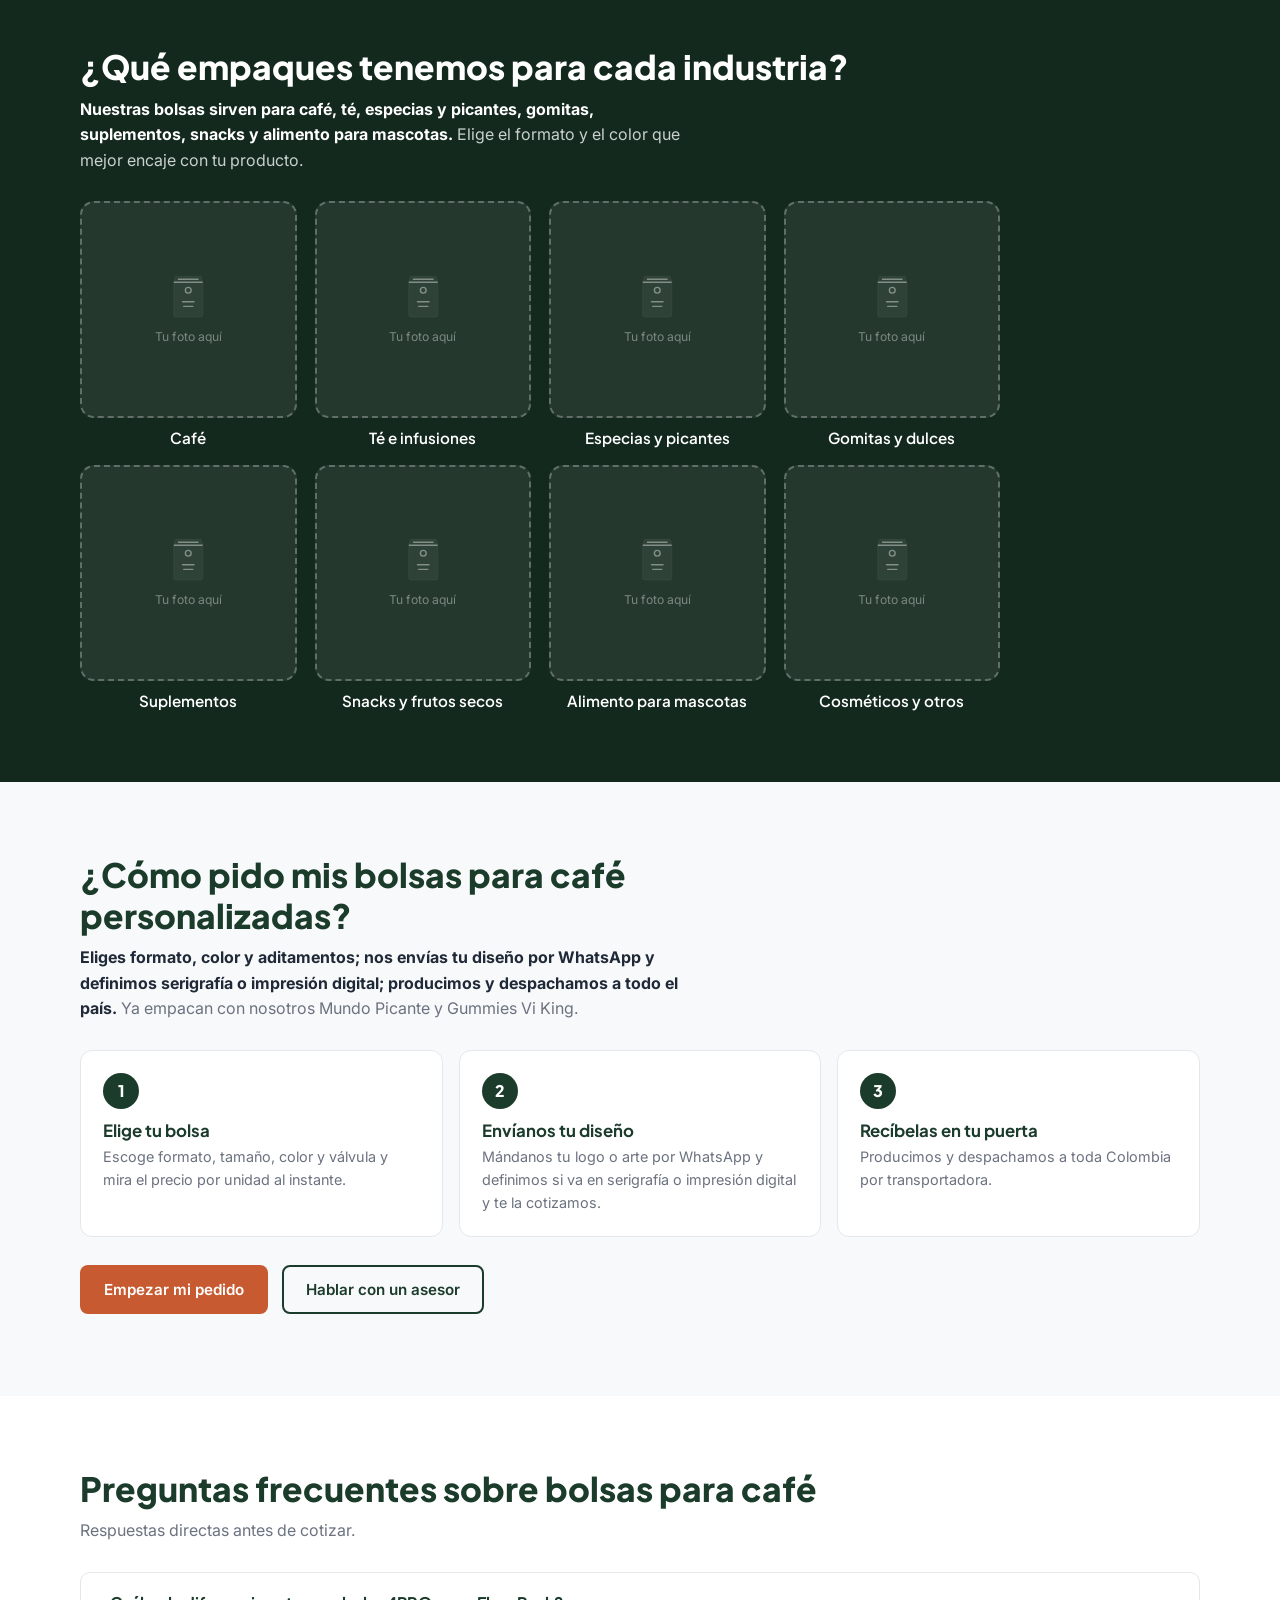
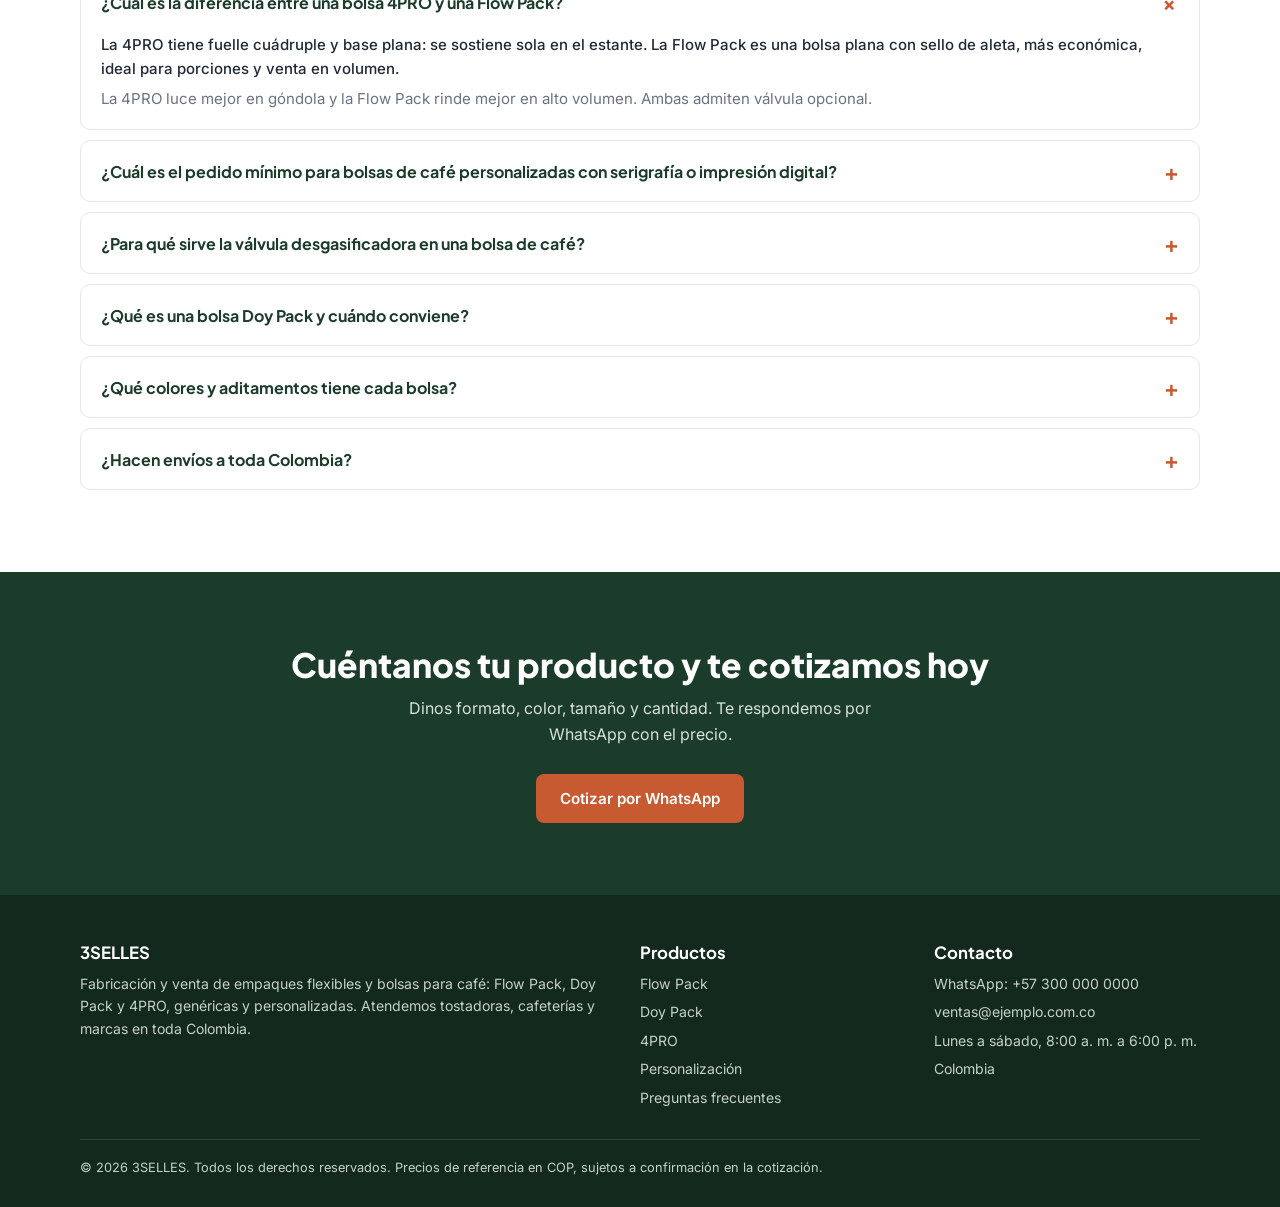
==== commit 991e1d92: "Update index.html" ====
--- a/index.html
+++ b/index.html
@@ -4,7 +4,7 @@
 <meta charset="UTF-8">
 <meta name="viewport" content="width=device-width, initial-scale=1">
 <title>Bolsas para café Flow Pack, Doy Pack y 4PRO con válvula y zipper | 3SELLES</title>
-<meta name="description" content="Bolsas para café Flow Pack, Doy Pack y 4PRO en 250, 500 y 1000 g, con válvula desgasificadora, zipper y Peel &amp; Stick. Genéricas o personalizadas con serigrafía e impresión digital. Envíos a toda Colombia.">
+<meta name="description" content="Bolsas para café Flow Pack, Doy Pack y 4PRO en 250, 500 y 1000 g, con válvula desgasificadora opcional y zipper incluido en la Doy Pack. Genéricas o personalizadas con serigrafía e impresión digital. Envíos a toda Colombia.">
 <meta name="robots" content="index, follow">
 <meta property="og:title" content="3SELLES | Empaques flexibles para café en Colombia">
 <meta property="og:description" content="Bolsas Flow Pack, Doy Pack y 4PRO desde 100 unidades, genéricas o personalizadas. Cotiza por WhatsApp.">
@@ -15,7 +15,7 @@
 <link rel="preconnect" href="https://fonts.gstatic.com" crossorigin>
 <link href="https://fonts.googleapis.com/css2?family=Inter:wght@400;500;600&family=Plus+Jakarta+Sans:wght@600;700;800&display=swap" rel="stylesheet">
 <script type="application/ld+json">
-{"@context":"https://schema.org","@graph":[{"@type":"Organization","name":"3SELLES","description":"Fabricación y venta de empaques flexibles y bolsas para café: Flow Pack, Doy Pack y 4PRO, genéricas y personalizadas con serigrafía o impresión digital.","areaServed":{"@type":"Country","name":"Colombia"},"contactPoint":{"@type":"ContactPoint","contactType":"sales","telephone":"+57-300-000-0000","availableLanguage":"Spanish"}},{"@type":"FAQPage","mainEntity":[{"@type":"Question","name":"¿Cuál es la diferencia entre una bolsa 4PRO y una Flow Pack?","acceptedAnswer":{"@type":"Answer","text":"La 4PRO tiene fuelle cuádruple y base plana: se sostiene sola en el estante. La Flow Pack es una bolsa plana con sello de aleta, más económica, ideal para porciones y venta en volumen."}},{"@type":"Question","name":"¿Cuál es el pedido mínimo para bolsas de café personalizadas con serigrafía o impresión digital?","acceptedAnswer":{"@type":"Answer","text":"La serigrafía arranca desde 100 unidades y la impresión digital se recomienda desde 500 unidades."}},{"@type":"Question","name":"¿Para qué sirve la válvula desgasificadora en una bolsa de café?","acceptedAnswer":{"@type":"Answer","text":"Deja salir el CO₂ que libera el café tostado sin permitir la entrada de oxígeno. La bolsa no se infla y el grano conserva aroma y frescura por más tiempo."}},{"@type":"Question","name":"¿Qué es una bolsa Doy Pack y cuándo conviene?","acceptedAnswer":{"@type":"Answer","text":"Es una bolsa stand-up con base inferior que le permite pararse sola. Se ofrece en 250 g y 500 g, con válvula y zipper opcionales."}},{"@type":"Question","name":"¿Qué colores y aditamentos tiene cada bolsa?","acceptedAnswer":{"@type":"Answer","text":"Flow Pack: blanca, dorada, negra, azul, roja y kraft. Doy Pack: blanca, dorada, negra y kraft. 4PRO: blanca, dorada, negra, azul y roja. Todas admiten válvula y zipper; la 4PRO también Peel & Stick."}},{"@type":"Question","name":"¿Hacen envíos a toda Colombia?","acceptedAnswer":{"@type":"Answer","text":"Sí. Despachamos a todo el país por transportadora. Los tiempos dependen del producto y de la cantidad, y te los confirmamos al cotizar."}}]}]}
+{"@context":"https://schema.org","@graph":[{"@type":"Organization","name":"3SELLES","description":"Fabricación y venta de empaques flexibles y bolsas para café: Flow Pack, Doy Pack y 4PRO, genéricas y personalizadas con serigrafía o impresión digital.","areaServed":{"@type":"Country","name":"Colombia"},"contactPoint":{"@type":"ContactPoint","contactType":"sales","telephone":"+57-300-000-0000","availableLanguage":"Spanish"}},{"@type":"FAQPage","mainEntity":[{"@type":"Question","name":"¿Cuál es la diferencia entre una bolsa 4PRO y una Flow Pack?","acceptedAnswer":{"@type":"Answer","text":"La 4PRO tiene fuelle cuádruple y base plana: se sostiene sola en el estante. La Flow Pack es una bolsa plana con sello de aleta, más económica, ideal para porciones y venta en volumen."}},{"@type":"Question","name":"¿Cuál es el pedido mínimo para bolsas de café personalizadas con serigrafía o impresión digital?","acceptedAnswer":{"@type":"Answer","text":"La serigrafía arranca desde 100 unidades y la impresión digital se recomienda desde 500 unidades. Ambas se cotizan según tu diseño y cantidad."}},{"@type":"Question","name":"¿Para qué sirve la válvula desgasificadora en una bolsa de café?","acceptedAnswer":{"@type":"Answer","text":"Deja salir el CO₂ que libera el café tostado sin permitir la entrada de oxígeno. La bolsa no se infla y el grano conserva aroma y frescura por más tiempo."}},{"@type":"Question","name":"¿Qué es una bolsa Doy Pack y cuándo conviene?","acceptedAnswer":{"@type":"Answer","text":"Es una bolsa stand-up con base inferior que le permite pararse sola. Se ofrece en 250 g y 500 g, con zipper resellable incluido y válvula opcional."}},{"@type":"Question","name":"¿Qué colores y aditamentos tiene cada bolsa?","acceptedAnswer":{"@type":"Answer","text":"Flow Pack: blanca, dorada, negra, azul, roja y kraft. Doy Pack: blanca, dorada, negra y kraft. 4PRO: blanca, dorada, negra, azul y roja. Todas admiten válvula opcional (+$180 por bolsa); la Doy Pack ya incluye zipper resellable."}},{"@type":"Question","name":"¿Hacen envíos a toda Colombia?","acceptedAnswer":{"@type":"Answer","text":"Sí. Despachamos a todo el país por transportadora. Los tiempos dependen del producto y de la cantidad, y te los confirmamos al cotizar."}}]}]}
 </script>
 <style>
 :root{--g:#1B3B2B;--gd:#14291e;--a:#C85A32;--ad:#a94a27;--nv:#1E293B;--bg:#F8F9FA;--t:#1F2937;--m:#6B7280;--l:#E5E7EB}
@@ -152,7 +152,7 @@
 <section class="hero"><div class="wrap grid">
 <div>
 <h1>Bolsas para café que protegen el aroma y venden desde el estante</h1>
-<p>Fabricamos y vendemos empaques Flow Pack, Doy Pack y 4PRO con válvula desgasificadora, zipper y Peel &amp; Stick. Genéricas o personalizadas con serigrafía o impresión digital, desde 100 unidades y con envío a toda Colombia.</p>
+<p>Fabricamos y vendemos empaques Flow Pack, Doy Pack y 4PRO con válvula desgasificadora opcional; la Doy Pack incluye zipper resellable. Genéricas o personalizadas con serigrafía o impresión digital, desde 100 unidades y con envío a toda Colombia.</p>
 <div class="btns"><a class="btn btn-a" href="#catalogo">Ver catálogo y precios</a><a class="btn btn-o" href="#" data-wa="Hola, quiero cotizar bolsas para café">Cotizar por WhatsApp</a></div>
 </div>
 <div class="hero-img" style="background-image:url('https://images.unsplash.com/photo-1447933601403-0c6688de566e?auto=format&fit=crop&w=900&q=70')" role="img" aria-label="Granos de café tostado"></div>
@@ -167,26 +167,26 @@
 
 <section id="catalogo"><div class="wrap">
 <h2>¿Qué bolsas para café vendemos y a qué precio?</h2>
-<p class="lead"><strong>Tenemos tres formatos: Flow Pack y Doy Pack en 250 y 500 g, y 4PRO en 250, 500 y 1000 g, desde $750 COP por unidad.</strong> Elige tamaño, color y aditamentos y el precio se actualiza al instante. Precios de referencia, sin IVA.</p>
+<p class="lead"><strong>Tenemos tres formatos: Flow Pack y Doy Pack en 250 y 500 g, y 4PRO en 250, 500 y 1000 g, desde $1.000 COP por unidad a partir de 100 bolsas.</strong> Elige tamaño, color y válvula y el precio se actualiza al instante. Precios por unidad desde 100 bolsas, sin IVA.</p>
 <div class="cards">
 
 <article class="card" data-i="0" itemscope itemtype="https://schema.org/Product">
 <div class="thumb"><svg aria-hidden="true" viewBox="0 0 60 80"><use href="#bag"/></svg></div>
 <h3 itemprop="name">Bolsa Flow Pack</h3>
 <p itemprop="description">Bolsa plana con sello de aleta. La opción más económica para alto volumen.</p>
-<ul><li><span>Tamaño</span><span class="sz">250 g</span></li><li><span>Color</span><span class="cn">Blanca</span></li><li><span>Aditamentos</span><span class="ad">Básica (sin extras)</span></li><li><span>Mínimo</span><span>Desde 100 uds</span></li></ul>
+<ul><li><span>Tamaño</span><span class="sz">250 g</span></li><li><span>Color</span><span class="cn">Blanca</span></li><li><span>Aditamentos</span><span class="ad">Sin válvula</span></li><li><span>Mínimo</span><span>Desde 100 uds</span></li></ul>
 <div class="cfg"></div>
-<div itemprop="offers" itemscope itemtype="https://schema.org/Offer"><meta itemprop="priceCurrency" content="COP"><meta itemprop="price" content="750"><link itemprop="availability" href="https://schema.org/InStock"><meta itemprop="color" content="Blanca"><meta itemprop="size" content="250 g"><div class="price"><small class="pl2">Bolsa básica</small> <span class="pv">$750</span> <small>COP / ud</small></div><small class="note">Precio de la bolsa genérica. La serigrafía o impresión digital se cotiza según tu diseño y cantidad.</small></div>
+<div itemprop="offers" itemscope itemtype="https://schema.org/Offer"><meta itemprop="priceCurrency" content="COP"><meta itemprop="price" content="1000"><link itemprop="availability" href="https://schema.org/InStock"><meta itemprop="color" content="Blanca"><meta itemprop="size" content="250 g"><div class="price"><small class="pl2">Bolsa básica</small> <span class="pv">$1.000</span> <small>COP / ud</small></div><small class="note">Precio por unidad desde 100 bolsas. La serigrafía o impresión digital se cotiza aparte según tu diseño.</small></div>
 <a class="btn btn-a" href="#" data-wa>Cotizar por WhatsApp</a>
 </article>
 
 <article class="card" data-i="1" itemscope itemtype="https://schema.org/Product">
 <div class="thumb"><svg aria-hidden="true" viewBox="0 0 60 80"><use href="#bag"/></svg></div>
 <h3 itemprop="name">Bolsa Doy Pack</h3>
-<p itemprop="description">Bolsa stand-up con base que se sostiene sola en el estante. Cierre resellable opcional.</p>
-<ul><li><span>Tamaño</span><span class="sz">250 g</span></li><li><span>Color</span><span class="cn">Blanca</span></li><li><span>Aditamentos</span><span class="ad">Básica (sin extras)</span></li><li><span>Mínimo</span><span>Desde 100 uds</span></li></ul>
+<p itemprop="description">Bolsa stand-up con base que se sostiene sola en el estante. Zipper resellable incluido.</p>
+<ul><li><span>Tamaño</span><span class="sz">250 g</span></li><li><span>Color</span><span class="cn">Blanca</span></li><li><span>Aditamentos</span><span class="ad">Zipper incluido</span></li><li><span>Mínimo</span><span>Desde 100 uds</span></li></ul>
 <div class="cfg"></div>
-<div itemprop="offers" itemscope itemtype="https://schema.org/Offer"><meta itemprop="priceCurrency" content="COP"><meta itemprop="price" content="900"><link itemprop="availability" href="https://schema.org/InStock"><meta itemprop="color" content="Blanca"><meta itemprop="size" content="250 g"><div class="price"><small class="pl2">Bolsa básica</small> <span class="pv">$900</span> <small>COP / ud</small></div><small class="note">Precio de la bolsa genérica. La serigrafía o impresión digital se cotiza según tu diseño y cantidad.</small></div>
+<div itemprop="offers" itemscope itemtype="https://schema.org/Offer"><meta itemprop="priceCurrency" content="COP"><meta itemprop="price" content="1000"><link itemprop="availability" href="https://schema.org/InStock"><meta itemprop="color" content="Blanca"><meta itemprop="size" content="250 g"><div class="price"><small class="pl2">Bolsa básica</small> <span class="pv">$1.000</span> <small>COP / ud</small></div><small class="note">Precio por unidad desde 100 bolsas. La serigrafía o impresión digital se cotiza aparte según tu diseño.</small></div>
 <a class="btn btn-a" href="#" data-wa>Cotizar por WhatsApp</a>
 </article>
 
@@ -194,9 +194,9 @@
 <div class="thumb"><svg aria-hidden="true" viewBox="0 0 60 80"><use href="#bag"/></svg></div>
 <h3 itemprop="name">Bolsa 4PRO</h3>
 <p itemprop="description">Fuelle cuádruple y base plana: máxima presencia en góndola para café de especialidad.</p>
-<ul><li><span>Tamaño</span><span class="sz">250 g</span></li><li><span>Color</span><span class="cn">Blanca</span></li><li><span>Aditamentos</span><span class="ad">Básica (sin extras)</span></li><li><span>Mínimo</span><span>Desde 100 uds</span></li></ul>
+<ul><li><span>Tamaño</span><span class="sz">250 g</span></li><li><span>Color</span><span class="cn">Blanca</span></li><li><span>Aditamentos</span><span class="ad">Sin válvula</span></li><li><span>Mínimo</span><span>Desde 100 uds</span></li></ul>
 <div class="cfg"></div>
-<div itemprop="offers" itemscope itemtype="https://schema.org/Offer"><meta itemprop="priceCurrency" content="COP"><meta itemprop="price" content="1100"><link itemprop="availability" href="https://schema.org/InStock"><meta itemprop="color" content="Blanca"><meta itemprop="size" content="250 g"><div class="price"><small class="pl2">Bolsa básica</small> <span class="pv">$1.100</span> <small>COP / ud</small></div><small class="note">Precio de la bolsa genérica. La serigrafía o impresión digital se cotiza según tu diseño y cantidad.</small></div>
+<div itemprop="offers" itemscope itemtype="https://schema.org/Offer"><meta itemprop="priceCurrency" content="COP"><meta itemprop="price" content="1100"><link itemprop="availability" href="https://schema.org/InStock"><meta itemprop="color" content="Blanca"><meta itemprop="size" content="250 g"><div class="price"><small class="pl2">Bolsa básica</small> <span class="pv">$1.100</span> <small>COP / ud</small></div><small class="note">Precio por unidad desde 100 bolsas. La serigrafía o impresión digital se cotiza aparte según tu diseño.</small></div>
 <a class="btn btn-a" href="#" data-wa>Cotizar por WhatsApp</a>
 </article>
 </div>
@@ -210,7 +210,7 @@
 <tbody>
 <tr><th scope="row">Pedido mínimo</th><td>Desde 100 uds</td><td>Desde 100 uds</td><td>Desde 500 uds</td></tr>
 <tr><th scope="row">Colores de impresión</th><td>Los de tu etiqueta</td><td>1 a 2 tintas planas</td><td>Full color y degradados</td></tr>
-<tr><th scope="row">Costo por unidad</th><td>Bajo</td><td>Medio</td><td>Medio</td></tr>
+<tr><th scope="row">Costo por unidad</th><td>Precio de catálogo</td><td>Se cotiza</td><td>Se cotiza</td></tr>
 <tr><th scope="row">Ideal para</th><td>Probar mercado y ferias</td><td>Marcas que arrancan</td><td>Marcas con varias referencias</td></tr>
 </tbody></table></div>
 <p class="note" style="margin-top:10px">Mínimos de referencia; se confirman en la cotización.</p>
@@ -218,14 +218,14 @@
 
 <section id="personalizacion"><div class="wrap">
 <h2>¿Qué colores, aditamentos y personalización puedo elegir?</h2>
-<p class="lead"><strong>Puedes elegir entre seis colores según el formato, sumar válvula, zipper o Peel &amp; Stick (solo 4PRO) y personalizar con serigrafía o impresión digital.</strong></p>
+<p class="lead"><strong>Puedes elegir entre seis colores según el formato, sumar válvula desgasificadora (+$180 por bolsa) y personalizar con serigrafía o impresión digital, que se cotizan aparte.</strong> La Doy Pack ya incluye zipper.</p>
 <div class="opts">
 <div class="opt"><h3>Colores</h3><p>Blanca, dorada, negra, azul, roja y kraft, según el formato.</p></div>
-<div class="opt"><h3>Válvula desgasificadora</h3><p>Válvula unidireccional suiza o italiana para que el café respire sin perder aroma.</p></div>
-<div class="opt"><h3>Zipper resellable</h3><p>Cierre que se abre y se cierra muchas veces. Disponible en las tres bolsas.</p></div>
-<div class="opt"><h3>Peel &amp; Stick</h3><p>Cierre adhesivo reutilizable. Solo disponible en la bolsa 4PRO.</p></div>
-<div class="opt"><h3>Serigrafía</h3><p>Tu logo en 1 o 2 tintas sobre cualquiera de las bolsas.</p></div>
-<div class="opt"><h3>Impresión digital</h3><p>Arte a todo color y alta definición para marcas con varias referencias.</p></div>
+<div class="opt"><h3>Válvula desgasificadora</h3><p>Válvula unidireccional suiza o italiana para que el café respire sin perder aroma. Suma $180 por bolsa.</p></div>
+<div class="opt"><h3>Zipper resellable incluido</h3><p>La Doy Pack ya viene con el zipper instalado, sin costo adicional.</p></div>
+<div class="opt"><h3>Desde 100 bolsas</h3><p>Los precios del catálogo aplican a partir de 100 unidades por referencia.</p></div>
+<div class="opt"><h3>Serigrafía</h3><p>Tu logo en 1 o 2 tintas sobre cualquiera de las bolsas. Se cotiza según tu diseño.</p></div>
+<div class="opt"><h3>Impresión digital</h3><p>Arte a todo color y alta definición para marcas con varias referencias. Se cotiza según tu diseño y cantidad.</p></div>
 </div></div></section>
 
 <section class="dk" id="industrias"><div class="wrap">
@@ -247,8 +247,8 @@
 <h2>¿Cómo pido mis bolsas para café personalizadas?</h2>
 <p class="lead"><strong>Eliges formato, color y aditamentos; nos envías tu diseño por WhatsApp y definimos serigrafía o impresión digital; producimos y despachamos a todo el país.</strong> Ya empacan con nosotros Mundo Picante y Gummies Vi King.</p>
 <ol class="steps">
-<li><h3>Elige tu bolsa</h3><p>Escoge formato, tamaño, color, válvula y zipper y mira el precio por unidad al instante.</p></li>
-<li><h3>Envíanos tu diseño</h3><p>Mándanos tu logo o arte por WhatsApp y definimos si va en serigrafía o impresión digital.</p></li>
+<li><h3>Elige tu bolsa</h3><p>Escoge formato, tamaño, color y válvula y mira el precio por unidad al instante.</p></li>
+<li><h3>Envíanos tu diseño</h3><p>Mándanos tu logo o arte por WhatsApp y definimos si va en serigrafía o impresión digital y te la cotizamos.</p></li>
 <li><h3>Recíbelas en tu puerta</h3><p>Producimos y despachamos a toda Colombia por transportadora.</p></li>
 </ol>
 <a class="btn btn-a" href="#" data-wa="Hola, quiero empezar un pedido de bolsas personalizadas">Empezar mi pedido</a>
@@ -258,11 +258,11 @@
 <section class="faq" id="faq"><div class="wrap">
 <h2>Preguntas frecuentes sobre bolsas para café</h2>
 <p class="lead">Respuestas directas antes de cotizar.</p>
-<details open><summary>¿Cuál es la diferencia entre una bolsa 4PRO y una Flow Pack?</summary><div class="ans"><p>La 4PRO tiene fuelle cuádruple y base plana: se sostiene sola en el estante. La Flow Pack es una bolsa plana con sello de aleta, más económica, ideal para porciones y venta en volumen.</p><p>La 4PRO luce mejor en góndola y admite válvula, zipper y Peel &amp; Stick. La Flow Pack rinde mejor en alto volumen.</p></div></details>
-<details><summary>¿Cuál es el pedido mínimo para bolsas de café personalizadas con serigrafía o impresión digital?</summary><div class="ans"><p>La serigrafía arranca desde 100 unidades y la impresión digital se recomienda desde 500 unidades.</p><p>Si tu volumen es menor, empieza con una bolsa genérica y etiqueta adhesiva mientras validas tu producto.</p></div></details>
+<details open><summary>¿Cuál es la diferencia entre una bolsa 4PRO y una Flow Pack?</summary><div class="ans"><p>La 4PRO tiene fuelle cuádruple y base plana: se sostiene sola en el estante. La Flow Pack es una bolsa plana con sello de aleta, más económica, ideal para porciones y venta en volumen.</p><p>La 4PRO luce mejor en góndola y la Flow Pack rinde mejor en alto volumen. Ambas admiten válvula opcional.</p></div></details>
+<details><summary>¿Cuál es el pedido mínimo para bolsas de café personalizadas con serigrafía o impresión digital?</summary><div class="ans"><p>La serigrafía arranca desde 100 unidades y la impresión digital se recomienda desde 500 unidades. Ambas se cotizan según tu diseño y cantidad.</p><p>Si tu volumen es menor, empieza con una bolsa genérica y etiqueta adhesiva mientras validas tu producto.</p></div></details>
 <details><summary>¿Para qué sirve la válvula desgasificadora en una bolsa de café?</summary><div class="ans"><p>Deja salir el CO₂ que libera el café tostado sin permitir la entrada de oxígeno. La bolsa no se infla y el grano conserva aroma y frescura por más tiempo.</p><p>Es clave para café en grano o molido empacado pocos días después del tueste.</p></div></details>
-<details><summary>¿Qué es una bolsa Doy Pack y cuándo conviene?</summary><div class="ans"><p>Es una bolsa stand-up con base inferior que le permite pararse sola. Se ofrece en 250 g y 500 g, con válvula y zipper opcionales.</p><p>Conviene si buscas una presentación práctica y resellable para café, snacks o especias.</p></div></details>
-<details><summary>¿Qué colores y aditamentos tiene cada bolsa?</summary><div class="ans"><p>Flow Pack: blanca, dorada, negra, azul, roja y kraft. Doy Pack: blanca, dorada, negra y kraft. 4PRO: blanca, dorada, negra, azul y roja. Todas admiten válvula y zipper; la 4PRO también Peel &amp; Stick.</p><p>Todas se pueden personalizar con serigrafía o impresión digital.</p></div></details>
+<details><summary>¿Qué es una bolsa Doy Pack y cuándo conviene?</summary><div class="ans"><p>Es una bolsa stand-up con base inferior que le permite pararse sola. Se ofrece en 250 g y 500 g, con zipper resellable incluido y válvula opcional.</p><p>Conviene si buscas una presentación práctica y resellable, con el zipper ya instalado.</p></div></details>
+<details><summary>¿Qué colores y aditamentos tiene cada bolsa?</summary><div class="ans"><p>Flow Pack: blanca, dorada, negra, azul, roja y kraft. Doy Pack: blanca, dorada, negra y kraft. 4PRO: blanca, dorada, negra, azul y roja. Todas admiten válvula opcional (+$180 por bolsa); la Doy Pack ya incluye zipper resellable.</p><p>Todas se pueden personalizar con serigrafía o impresión digital.</p></div></details>
 <details><summary>¿Hacen envíos a toda Colombia?</summary><div class="ans"><p>Sí. Despachamos a todo el país por transportadora. Los tiempos dependen del producto y de la cantidad, y te los confirmamos al cotizar.</p><p>Te compartimos la guía de seguimiento por WhatsApp.</p></div></details>
 </div></section>
 
@@ -286,18 +286,17 @@
 
 <script>
 (function(){
-var PHONE="573000000000";
+var PHONE="573000000000",V=180;
 function wa(m){return "https://wa.me/"+PHONE+"?text="+encodeURIComponent(m)}
 function money(n){return "$"+String(n).replace(/\B(?=(\d{3})+(?!\d))/g,".")}
 document.querySelectorAll("[data-wa]").forEach(function(a){
 a.href=wa(a.getAttribute("data-wa")||"Hola, quiero cotizar bolsas para café");a.target="_blank";a.rel="noopener noreferrer";
 });
 var C={Blanca:["#FFFFFF","#8d96a0"],Dorada:["linear-gradient(135deg,#E8CB7C,#B88A2A)","#B88A2A"],Negra:["#151515","#151515"],Azul:["#1F4E9C","#1F4E9C"],Roja:["#B3261E","#B3261E"],Kraft:["#B58A5C","#B58A5C"]};
-var AD={v:"válvula desgasificadora",z:"zipper resellable",p:"Peel & Stick"};
 var P=[
-{n:"Bolsa Flow Pack",c:"Blanca,Dorada,Negra,Azul,Roja,Kraft",a:"vz",s:[["250 g",750,200,250,0],["500 g",950,200,300,0]]},
-{n:"Bolsa Doy Pack",c:"Blanca,Dorada,Negra,Kraft",a:"vz",s:[["250 g",900,200,250,0],["500 g",1150,200,300,0]]},
-{n:"Bolsa 4PRO",c:"Blanca,Dorada,Negra,Azul,Roja",a:"vzp",s:[["250 g",1100,200,300,300],["500 g",1500,250,350,350],["1000 g",2100,300,400,400]]}
+{n:"Bolsa Flow Pack",c:"Blanca,Dorada,Negra,Azul,Roja,Kraft",z:0,s:[["250 g",1000],["500 g",1200]]},
+{n:"Bolsa Doy Pack",c:"Blanca,Dorada,Negra,Kraft",z:1,s:[["250 g",1000],["500 g",1200]]},
+{n:"Bolsa 4PRO",c:"Blanca,Dorada,Negra,Azul,Roja",z:0,s:[["250 g",1100],["500 g",1500],["1000 g",1800]]}
 ];
 document.querySelectorAll(".card").forEach(function(card){
 var i=+card.dataset.i,d=P[i],k=card.querySelector(".cfg");
@@ -305,29 +304,24 @@
 d.s.forEach(function(s,j){h+='<label><input type="radio" name="s'+i+'" value="'+j+'"'+(j?'':' checked')+'><span>'+s[0]+'</span></label>'});
 h+='</div></div><div class="fld"><b>Elige el color</b><div class="cols" role="radiogroup" aria-label="Color de la bolsa">';
 d.c.split(",").forEach(function(c,j){h+='<label><input type="radio" name="c'+i+'" value="'+c+'"'+(j?'':' checked')+'><span style="background:'+C[c][0]+'" title="'+c+'"></span></label>'});
-h+='</div></div><fieldset class="adds"><legend>Elige tus aditamentos</legend>';
-d.a.split("").forEach(function(x){h+='<label><input type="checkbox" data-k="'+x+'"> '+AD[x].charAt(0).toUpperCase()+AD[x].slice(1)+' <em data-e="'+x+'"></em></label>'});
-h+='</fieldset><label class="sel">Impresión<select class="pr"><option>Genérica (sin impresión)</option><option>Con serigrafía</option><option>Con impresión digital</option></select></label>';
+h+='</div></div><fieldset class="adds"><legend>Aditamento opcional</legend><label><input type="checkbox" class="vl"> Válvula desgasificadora <em>+'+money(V)+'</em></label></fieldset>';
+if(d.z)h+='<small class="note" style="margin:-6px 0 12px">Zipper resellable incluido, ya instalado.</small>';
+h+='<label class="sel">Impresión<select class="pr"><option>Genérica (sin impresión)</option><option>Serigrafía (se cotiza)</option><option>Impresión digital (se cotiza)</option></select></label>';
 k.innerHTML=h;
 function upd(){
 var s=d.s[+card.querySelector(".pills input:checked").value],col=card.querySelector(".cols input:checked").value,pr=card.querySelector(".pr").value;
-var t=s[1],p=[],idx={v:2,z:3,p:4};
-card.querySelectorAll(".adds input").forEach(function(x){
-var a=s[idx[x.dataset.k]];
-card.querySelector("em[data-e="+x.dataset.k+"]").textContent="+"+money(a);
-if(x.checked){t+=a;p.push(AD[x.dataset.k])}
-});
-var txt=p.join(" + ");
-card.querySelector(".ad").textContent=p.length?txt:"Básica (sin extras)";
+var v=card.querySelector(".vl").checked,t=s[1]+(v?V:0);
+var ex=[];if(d.z)ex.push("Zipper incluido");if(v)ex.push("Válvula");
+card.querySelector(".ad").textContent=ex.length?ex.join(" + "):"Sin válvula";
 card.querySelector(".sz").textContent=s[0];
 card.querySelector(".cn").textContent=col;
 card.querySelector(".pv").textContent=money(t);
-card.querySelector(".pl2").textContent=p.length?"Tu selección":"Bolsa básica";
+card.querySelector(".pl2").textContent=v?"Tu selección":"Bolsa básica";
 card.querySelector("meta[itemprop=price]").setAttribute("content",t);
 card.querySelector("meta[itemprop=color]").setAttribute("content",col);
 card.querySelector("meta[itemprop=size]").setAttribute("content",s[0]);
 card.querySelector(".thumb").style.color=C[col][1];
-card.querySelector("[data-wa]").href=wa("Hola, quiero cotizar: "+d.n+" de "+s[0]+", color "+col.toLowerCase()+(p.length?" con "+txt.replace(/ \+ /g," y "):", básica sin extras")+". Impresión: "+pr.toLowerCase()+". Precio de referencia de la bolsa genérica: "+money(t)+" COP por unidad. ¿Me confirman cantidad mínima?");
+card.querySelector("[data-wa]").href=wa("Hola, quiero cotizar: "+d.n+" de "+s[0]+", color "+col.toLowerCase()+(v?", con válvula":", sin válvula")+(d.z?" (zipper incluido)":"")+". Impresión: "+pr.toLowerCase()+". Precio de referencia de la bolsa genérica: "+money(t)+" COP por unidad desde 100 bolsas. ¿Me ayudan con la cotización?");
 }
 card.querySelectorAll("input,select").forEach(function(x){x.addEventListener("change",upd)});
 upd();
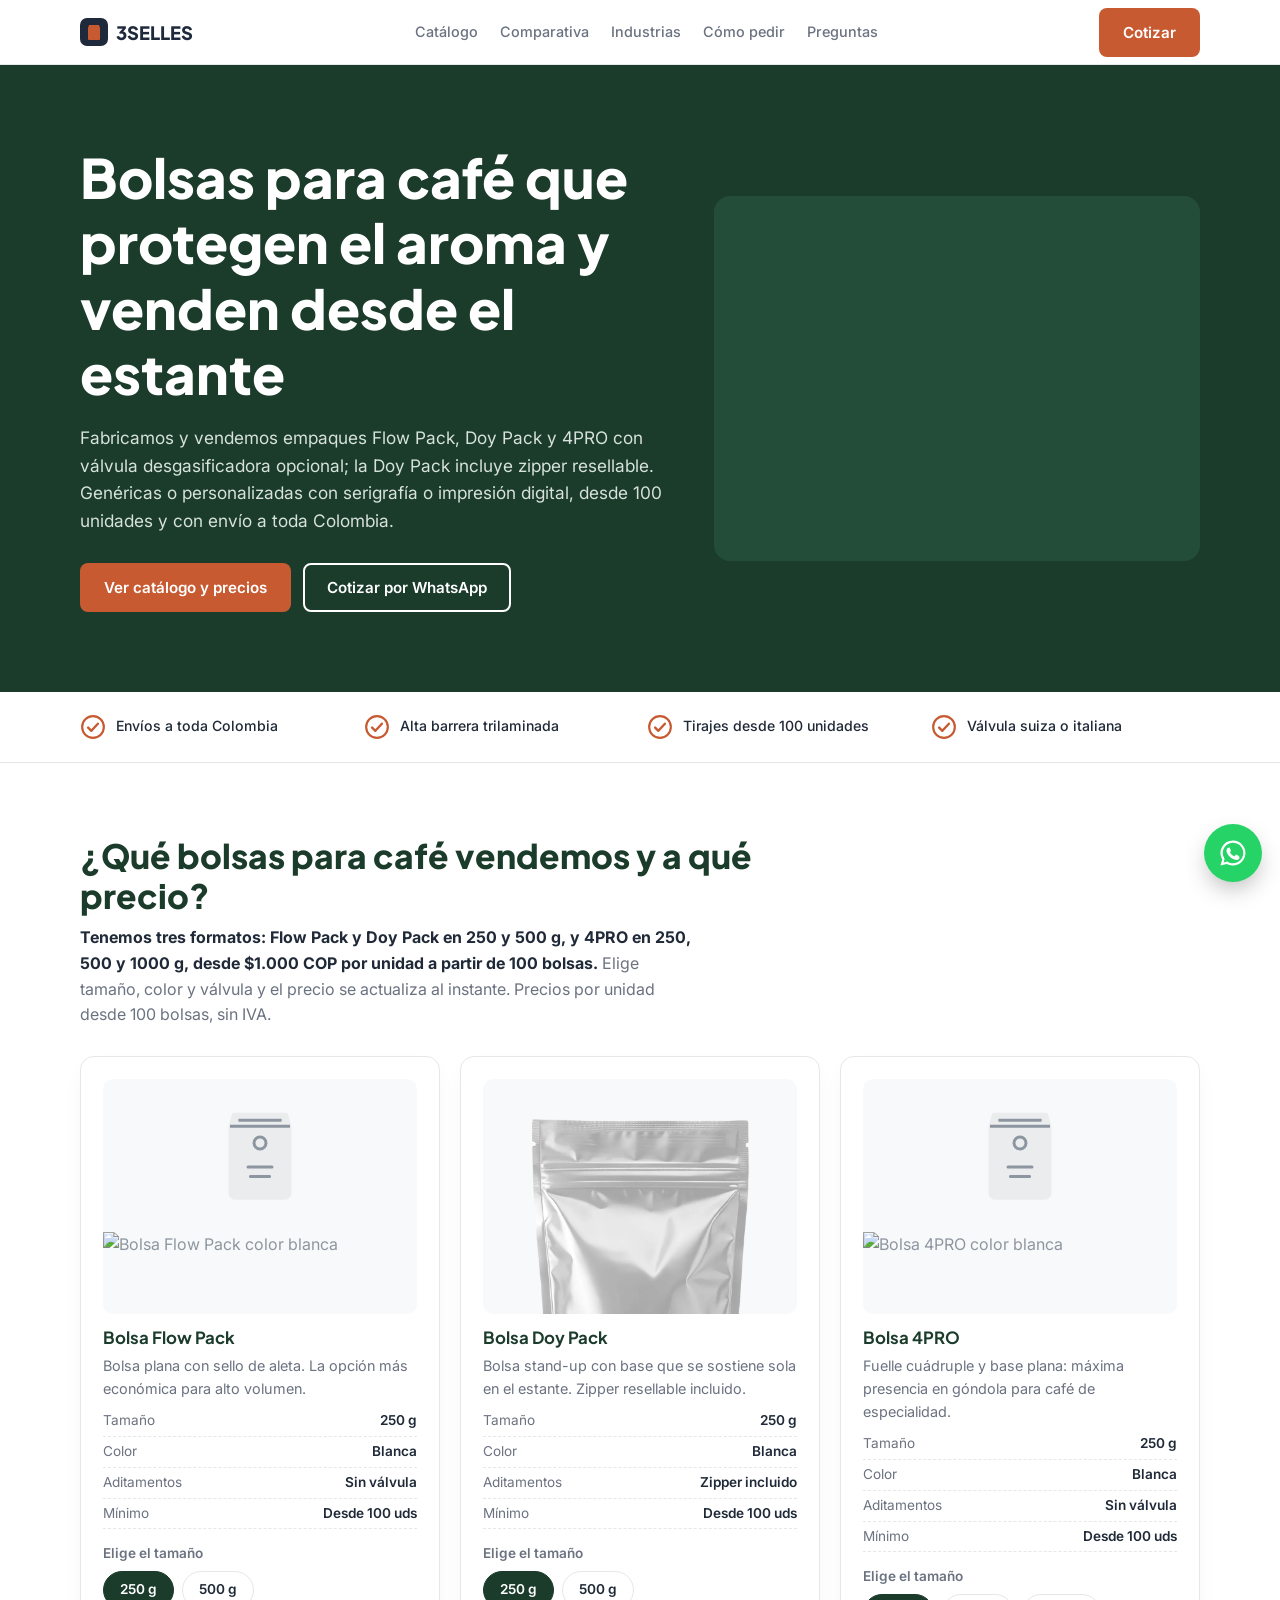
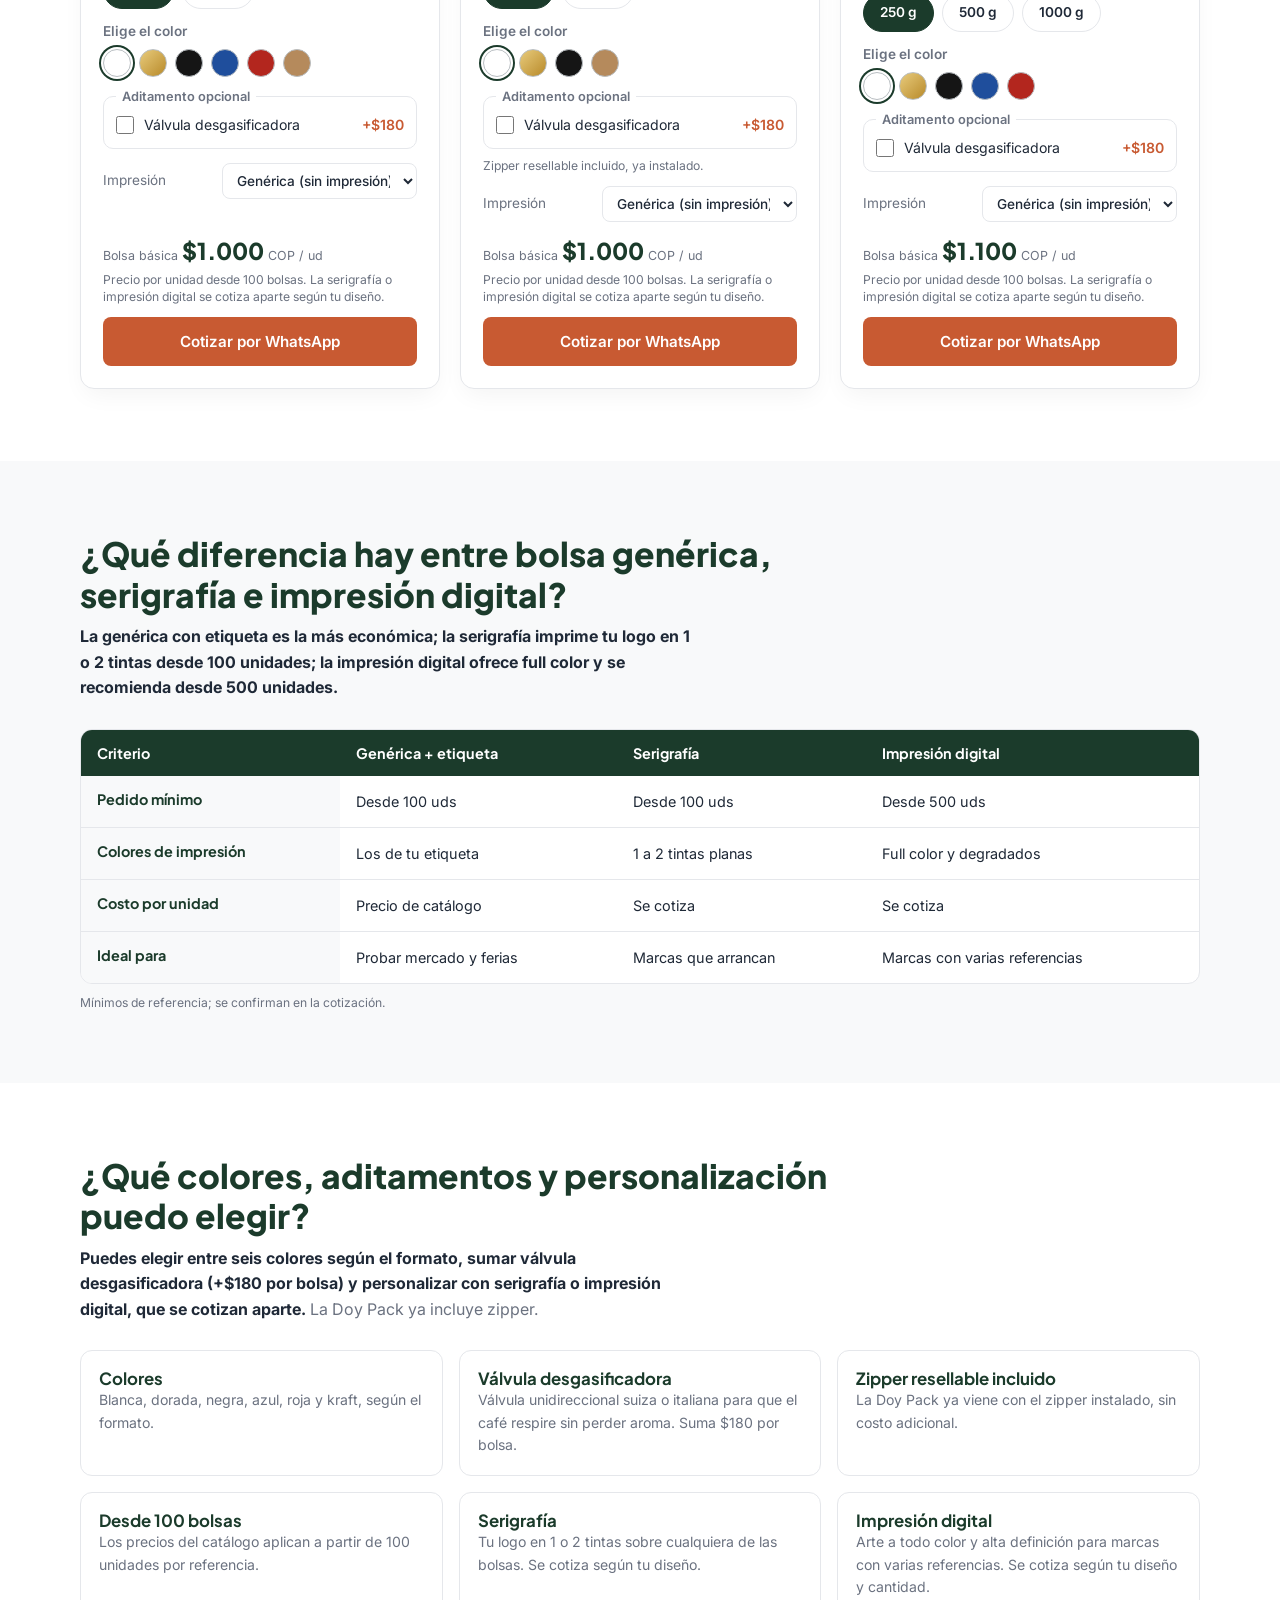
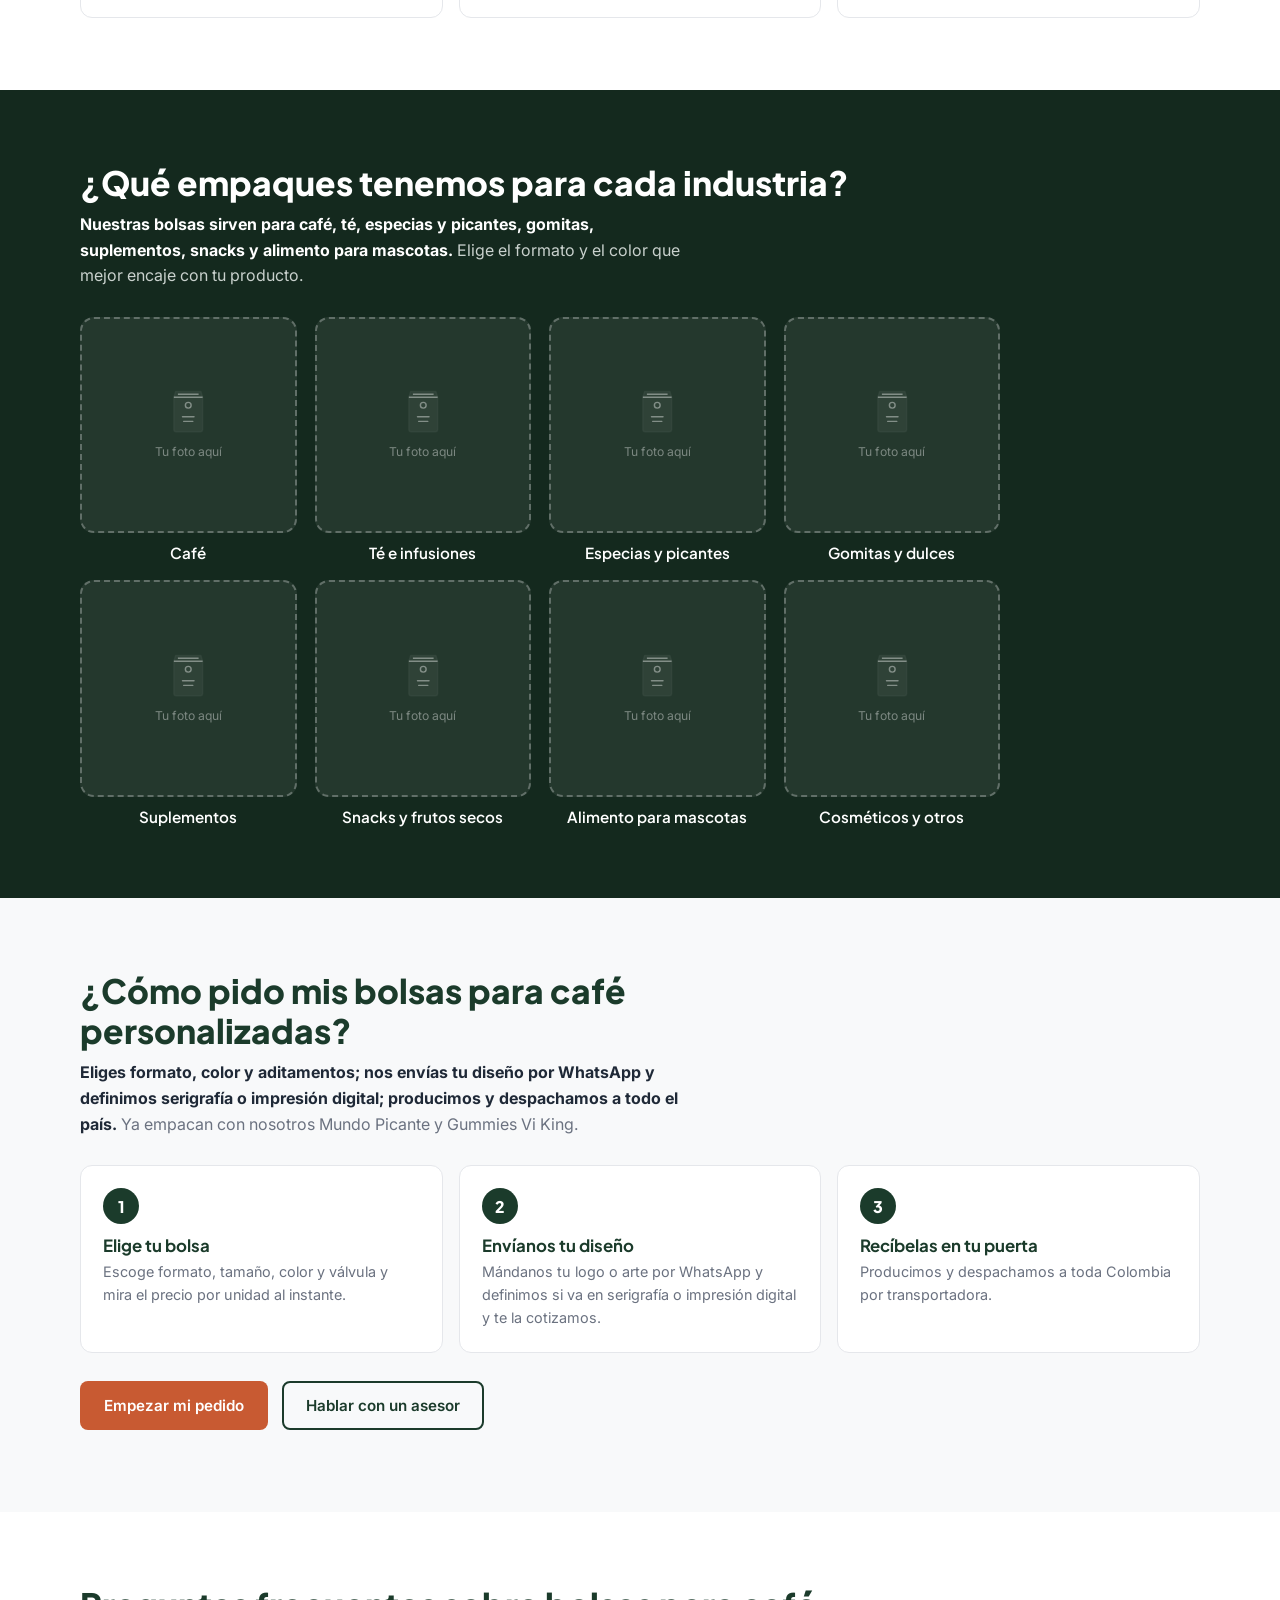
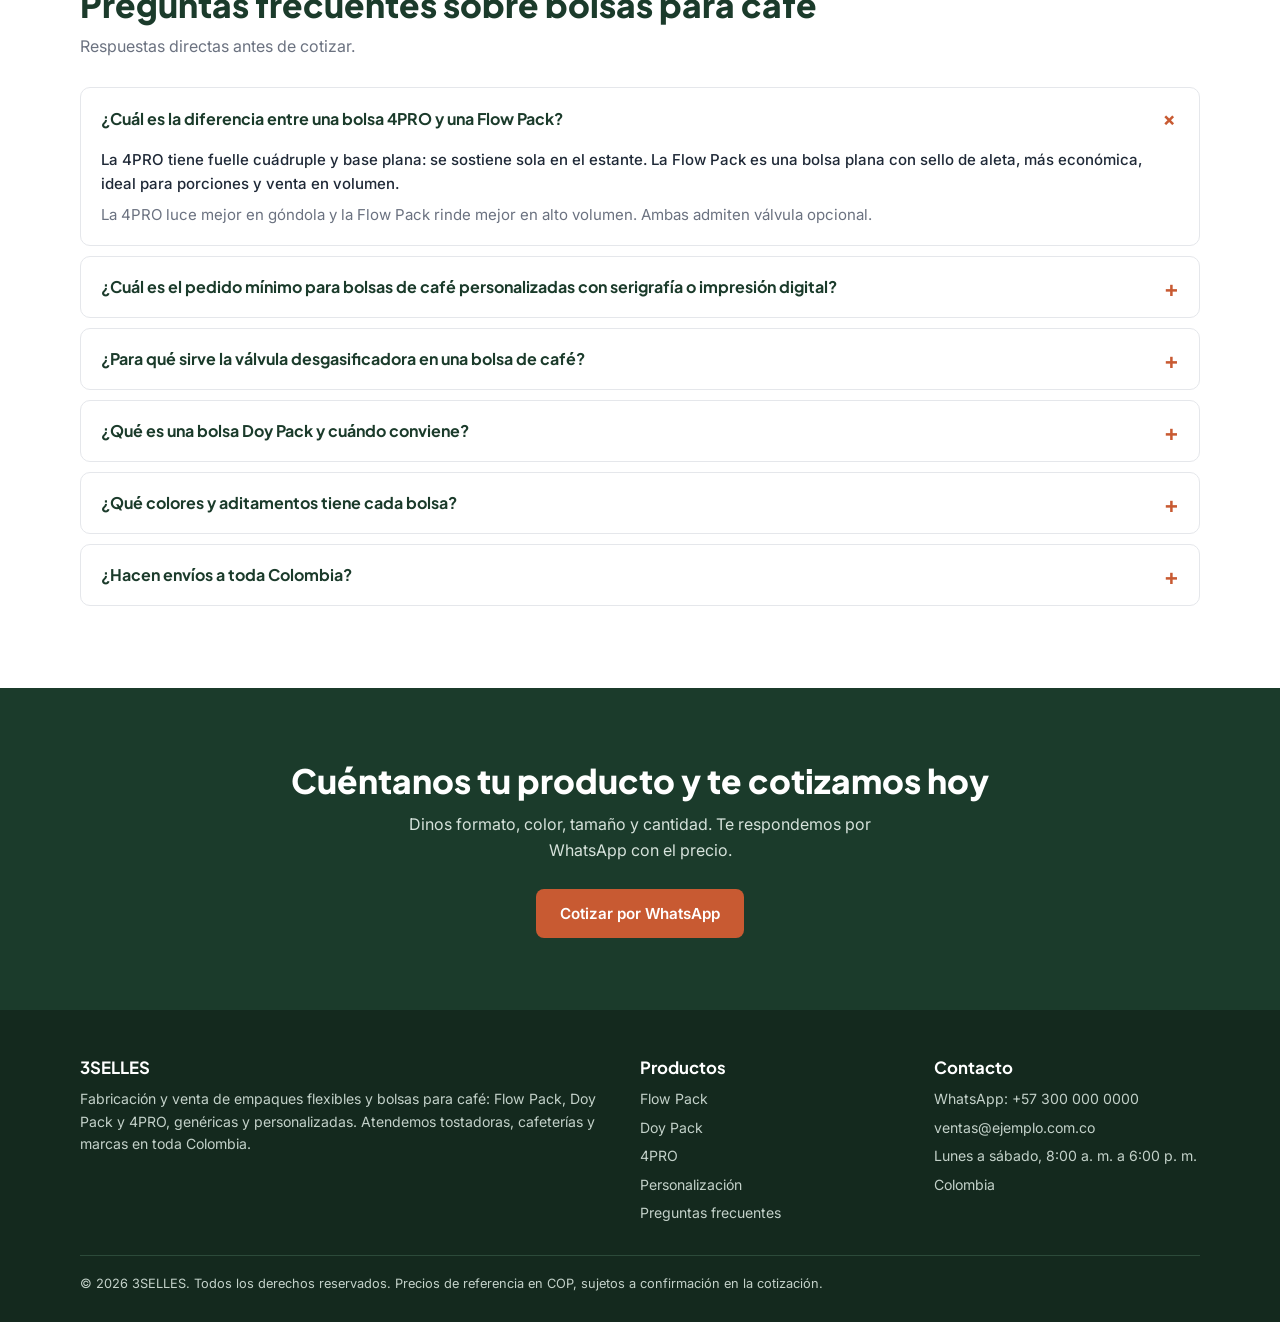
==== commit 114a1cc9: "Update index.html" ====
--- a/index.html
+++ b/index.html
@@ -56,8 +56,9 @@
 .cards{display:grid;gap:20px;grid-template-columns:1fr}
 .card{background:#fff;border:1px solid var(--l);border-radius:14px;padding:22px;display:flex;flex-direction:column;box-shadow:0 10px 25px -5px rgba(0,0,0,.05);transition:all .3s ease}
 .card:hover{transform:translateY(-4px);box-shadow:0 18px 32px -8px rgba(27,59,43,.18)}
-.thumb{height:120px;border-radius:10px;background:var(--bg);display:grid;place-items:center;color:#8d96a0;margin-bottom:14px}
+.thumb{aspect-ratio:4/3;border-radius:10px;overflow:hidden;background:var(--bg);display:grid;place-items:center;color:#8d96a0;margin-bottom:14px}
 .thumb svg{height:96px;width:auto;transition:color .3s ease}
+.thumb img{width:100%;height:100%;object-fit:contain;display:block}
 .card p{font-size:.9rem;color:var(--m);margin:6px 0 10px}
 .card ul{list-style:none;font-size:.85rem;display:grid;gap:4px;margin-bottom:14px}
 .card li{display:flex;justify-content:space-between;gap:10px;border-bottom:1px dashed var(--l);padding-bottom:4px}
@@ -293,10 +294,11 @@
 a.href=wa(a.getAttribute("data-wa")||"Hola, quiero cotizar bolsas para café");a.target="_blank";a.rel="noopener noreferrer";
 });
 var C={Blanca:["#FFFFFF","#8d96a0"],Dorada:["linear-gradient(135deg,#E8CB7C,#B88A2A)","#B88A2A"],Negra:["#151515","#151515"],Azul:["#1F4E9C","#1F4E9C"],Roja:["#B3261E","#B3261E"],Kraft:["#B58A5C","#B58A5C"]};
+var CF={Blanca:"Blanco",Dorada:"Dorada",Negra:"Negro",Azul:"Azul",Roja:"Rojo",Kraft:"Kraft"};
 var P=[
-{n:"Bolsa Flow Pack",c:"Blanca,Dorada,Negra,Azul,Roja,Kraft",z:0,s:[["250 g",1000],["500 g",1200]]},
-{n:"Bolsa Doy Pack",c:"Blanca,Dorada,Negra,Kraft",z:1,s:[["250 g",1000],["500 g",1200]]},
-{n:"Bolsa 4PRO",c:"Blanca,Dorada,Negra,Azul,Roja",z:0,s:[["250 g",1100],["500 g",1500],["1000 g",1800]]}
+{n:"Bolsa Flow Pack",f:"Flow-Pack",c:"Blanca,Dorada,Negra,Azul,Roja,Kraft",z:0,s:[["250 g",1000],["500 g",1200]]},
+{n:"Bolsa Doy Pack",f:"Doy-Pack",c:"Blanca,Dorada,Negra,Kraft",z:1,s:[["250 g",1000],["500 g",1200]]},
+{n:"Bolsa 4PRO",f:"4PRO",c:"Blanca,Dorada,Negra,Azul,Roja",z:0,s:[["250 g",1100],["500 g",1500],["1000 g",1800]]}
 ];
 document.querySelectorAll(".card").forEach(function(card){
 var i=+card.dataset.i,d=P[i],k=card.querySelector(".cfg");
@@ -308,6 +310,10 @@
 if(d.z)h+='<small class="note" style="margin:-6px 0 12px">Zipper resellable incluido, ya instalado.</small>';
 h+='<label class="sel">Impresión<select class="pr"><option>Genérica (sin impresión)</option><option>Serigrafía (se cotiza)</option><option>Impresión digital (se cotiza)</option></select></label>';
 k.innerHTML=h;
+var th=card.querySelector(".thumb"),sv=th.querySelector("svg"),im=document.createElement("img");
+im.loading="lazy";im.decoding="async";im.hidden=true;th.appendChild(im);
+im.onload=function(){im.hidden=false;sv.style.display="none"};
+im.onerror=function(){im.hidden=true;sv.style.display=""};
 function upd(){
 var s=d.s[+card.querySelector(".pills input:checked").value],col=card.querySelector(".cols input:checked").value,pr=card.querySelector(".pr").value;
 var v=card.querySelector(".vl").checked,t=s[1]+(v?V:0);
@@ -320,7 +326,10 @@
 card.querySelector("meta[itemprop=price]").setAttribute("content",t);
 card.querySelector("meta[itemprop=color]").setAttribute("content",col);
 card.querySelector("meta[itemprop=size]").setAttribute("content",s[0]);
-card.querySelector(".thumb").style.color=C[col][1];
+th.style.color=C[col][1];
+var src="imag/"+d.f+"-"+CF[col]+(v?"+valvula":"")+".webp";
+im.alt=d.n+" color "+col.toLowerCase()+(v?" con válvula desgasificadora":"");
+if(im.getAttribute("src")!==src){im.hidden=true;sv.style.display="";im.src=src}
 card.querySelector("[data-wa]").href=wa("Hola, quiero cotizar: "+d.n+" de "+s[0]+", color "+col.toLowerCase()+(v?", con válvula":", sin válvula")+(d.z?" (zipper incluido)":"")+". Impresión: "+pr.toLowerCase()+". Precio de referencia de la bolsa genérica: "+money(t)+" COP por unidad desde 100 bolsas. ¿Me ayudan con la cotización?");
 }
 card.querySelectorAll("input,select").forEach(function(x){x.addEventListener("change",upd)});
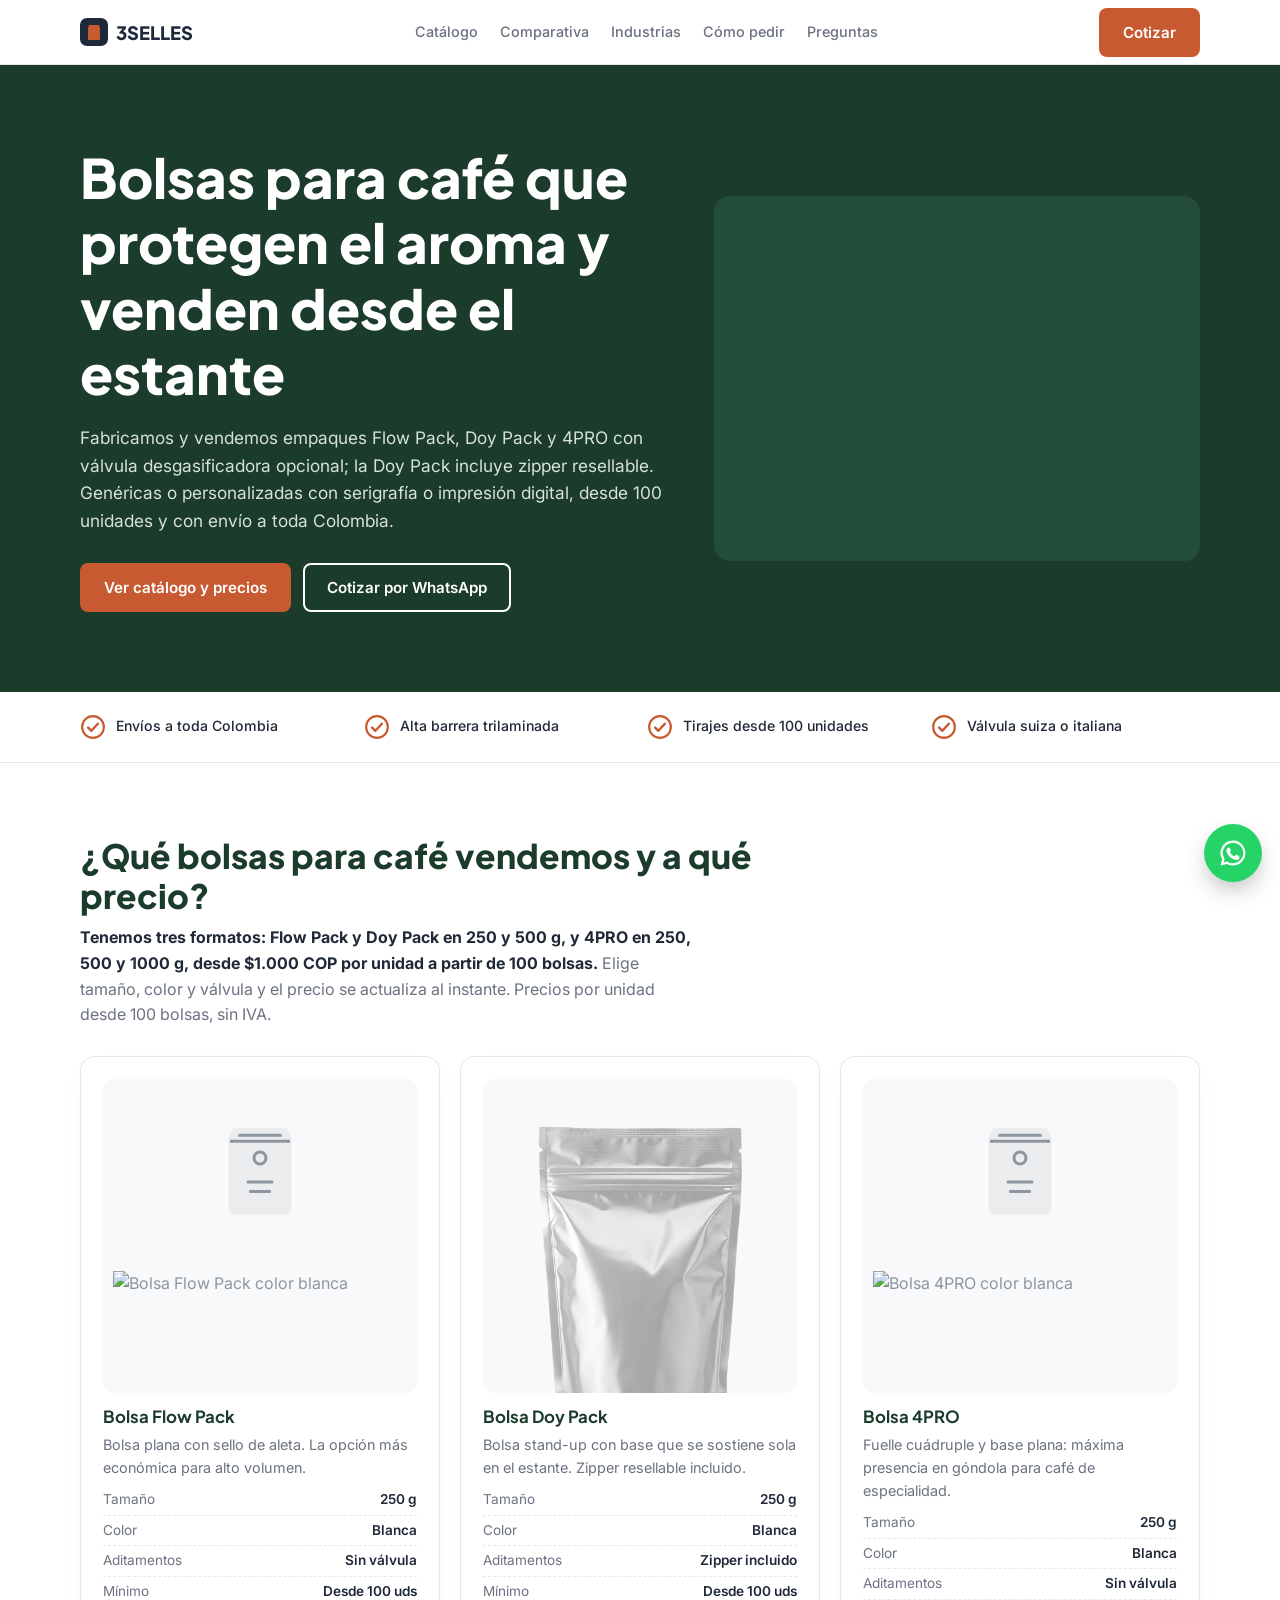
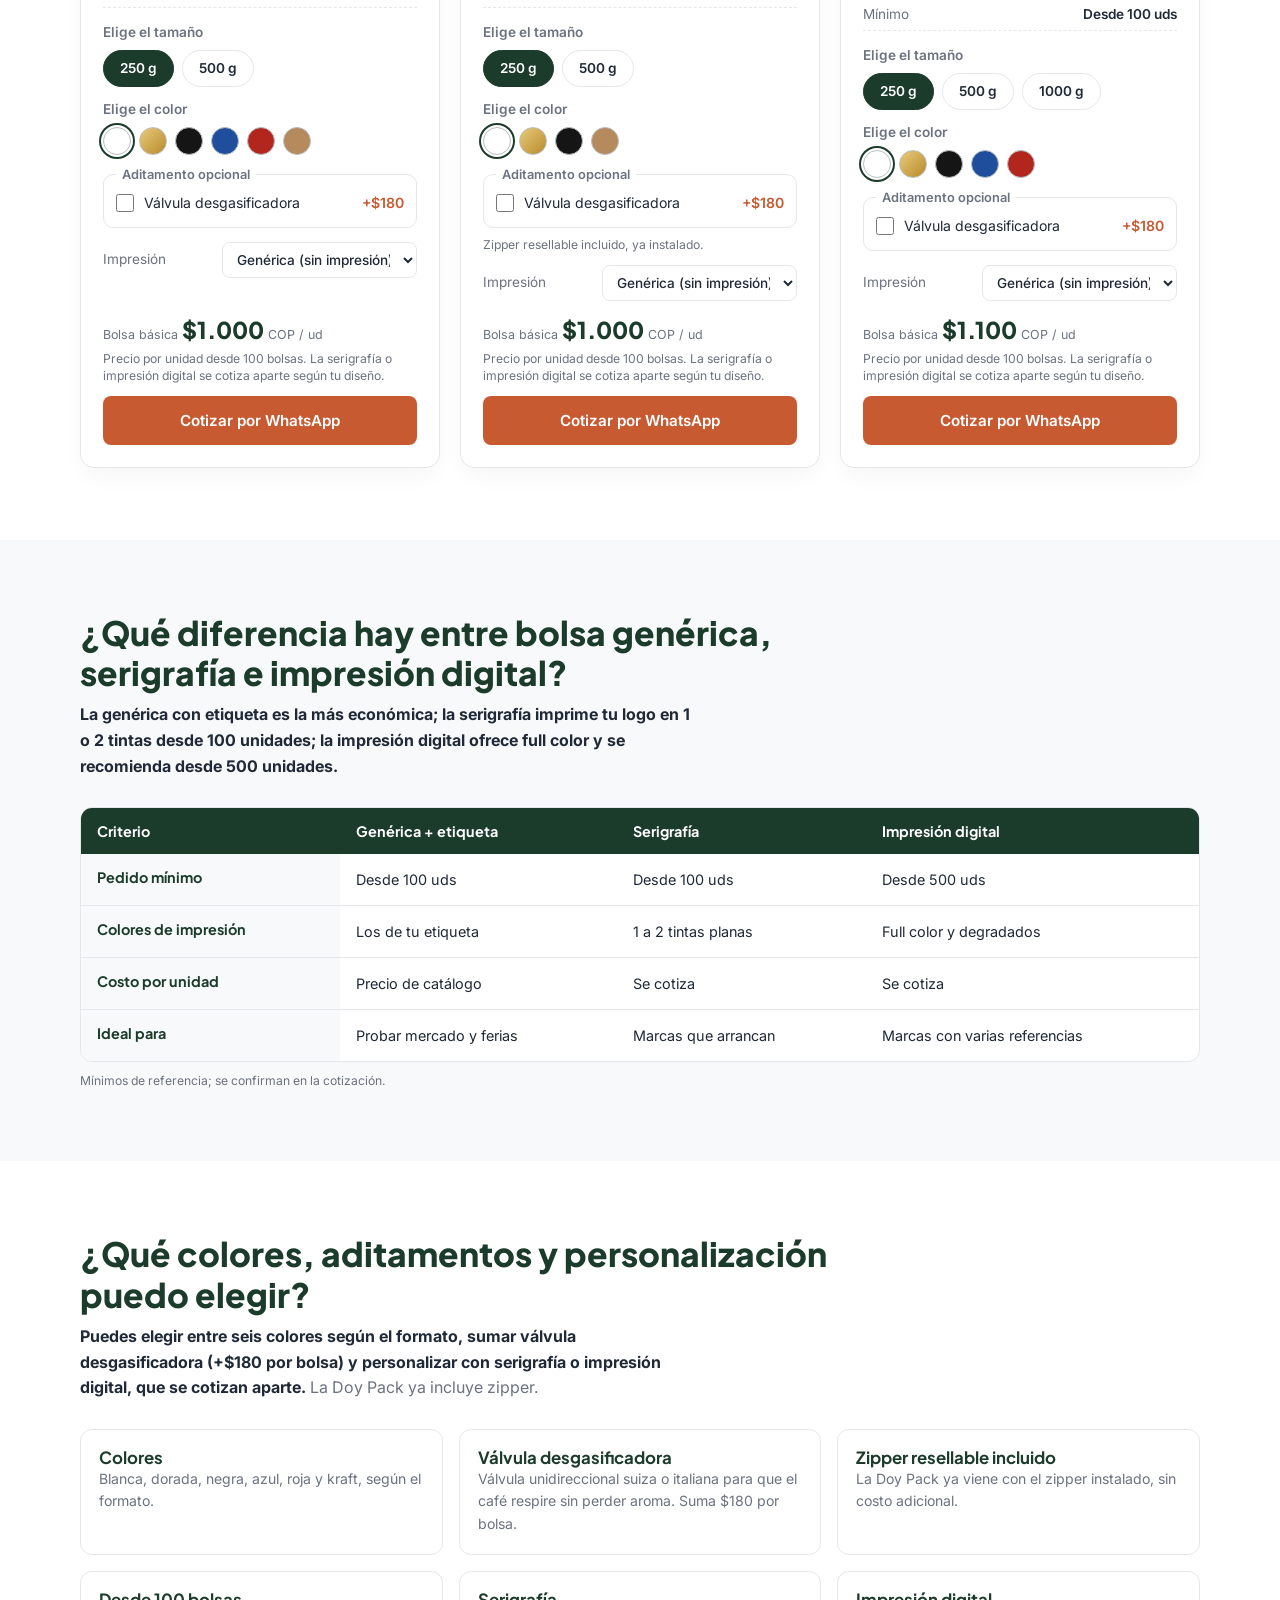
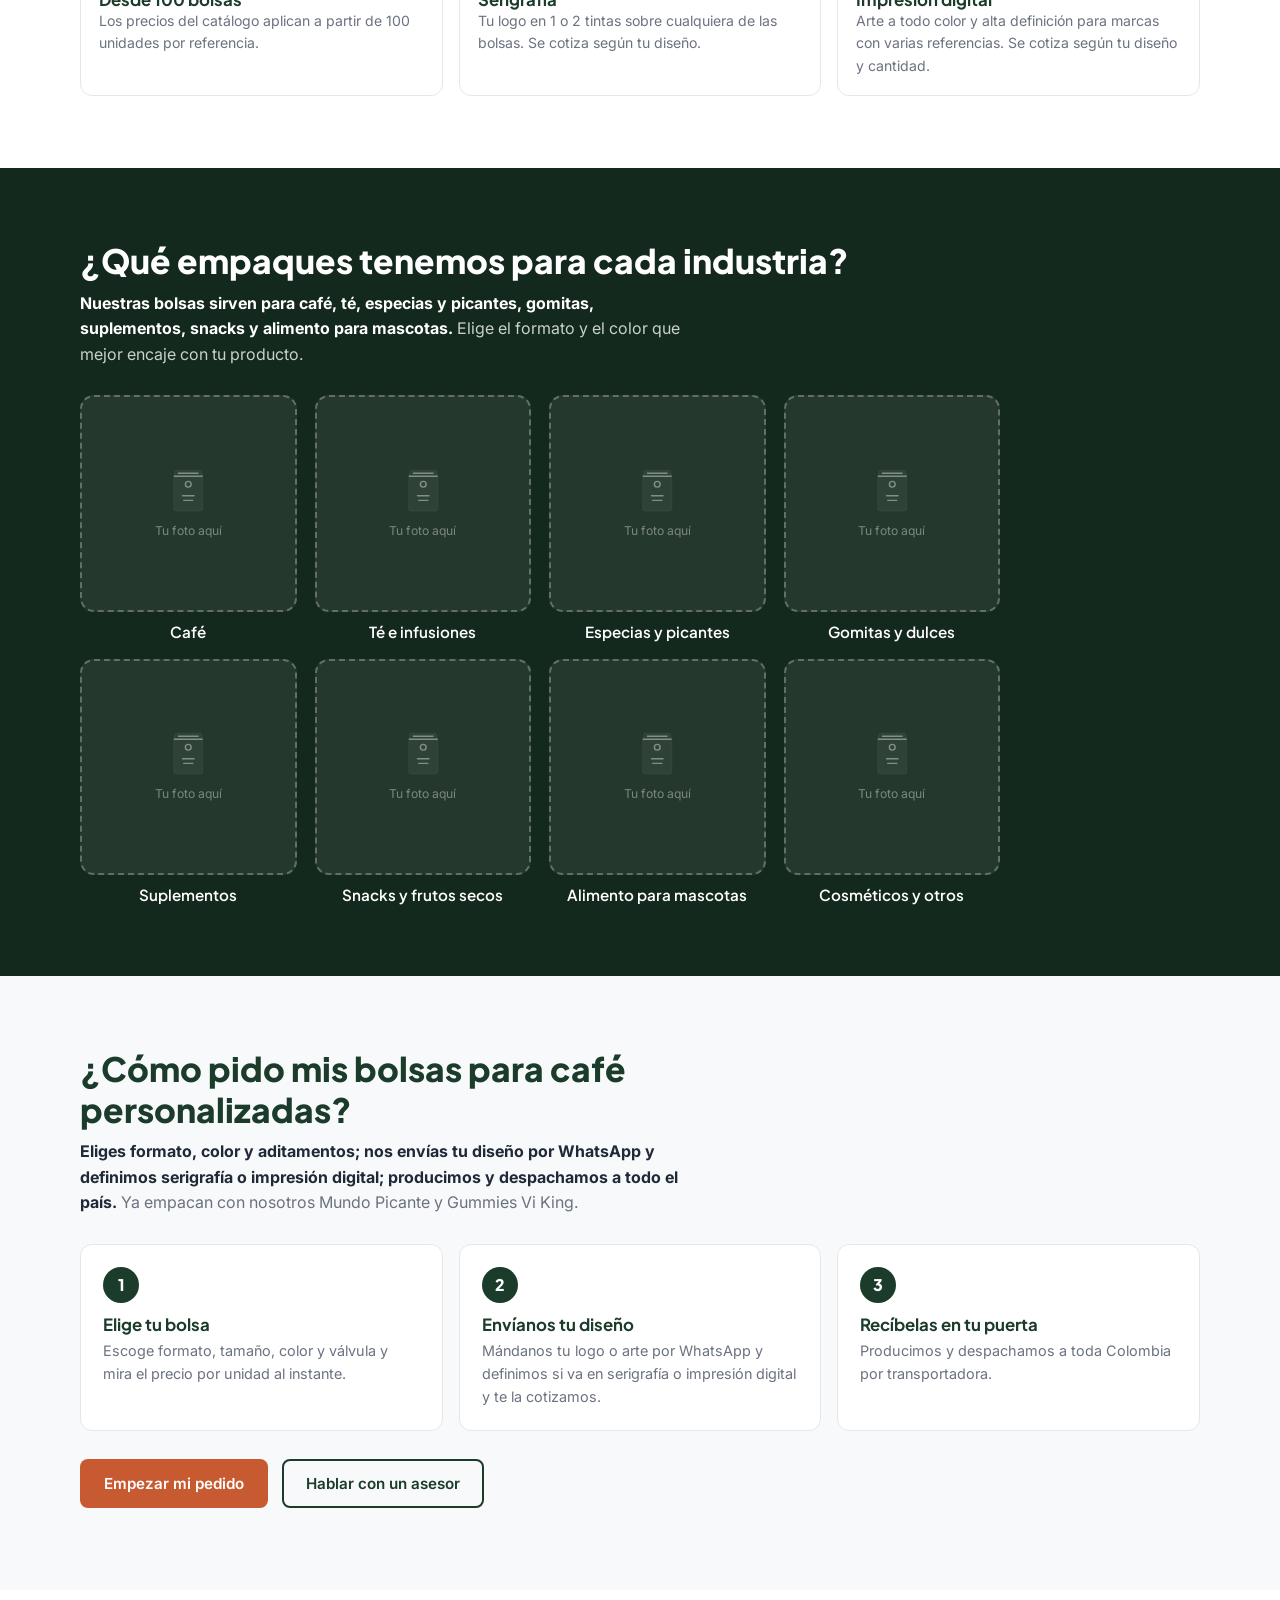
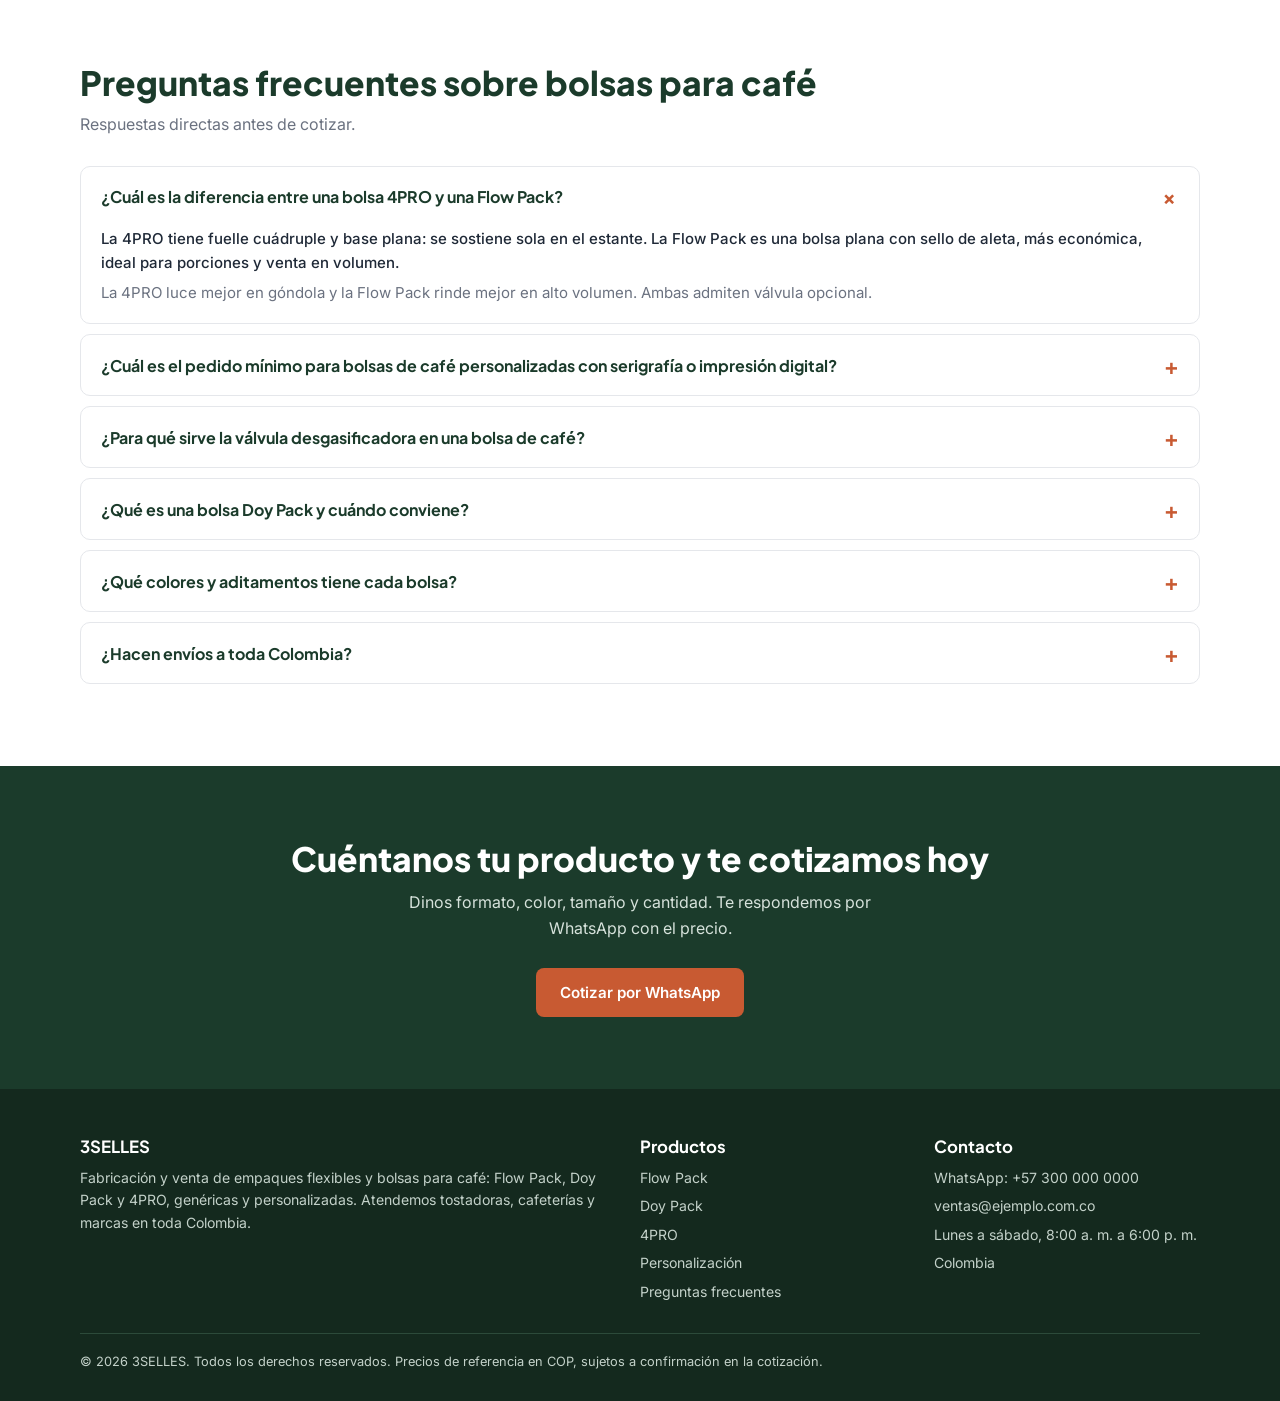
==== commit 59c99f41: "Update index.html" ====
--- a/index.html
+++ b/index.html
@@ -56,9 +56,9 @@
 .cards{display:grid;gap:20px;grid-template-columns:1fr}
 .card{background:#fff;border:1px solid var(--l);border-radius:14px;padding:22px;display:flex;flex-direction:column;box-shadow:0 10px 25px -5px rgba(0,0,0,.05);transition:all .3s ease}
 .card:hover{transform:translateY(-4px);box-shadow:0 18px 32px -8px rgba(27,59,43,.18)}
-.thumb{aspect-ratio:4/3;border-radius:10px;overflow:hidden;background:var(--bg);display:grid;place-items:center;color:#8d96a0;margin-bottom:14px}
+.thumb{aspect-ratio:1/1;border-radius:10px;overflow:hidden;background:var(--bg);display:grid;place-items:center;color:#8d96a0;margin-bottom:14px}
 .thumb svg{height:96px;width:auto;transition:color .3s ease}
-.thumb img{width:100%;height:100%;object-fit:contain;display:block}
+.thumb img{width:100%;height:100%;object-fit:contain;display:block;padding:10px}
 .card p{font-size:.9rem;color:var(--m);margin:6px 0 10px}
 .card ul{list-style:none;font-size:.85rem;display:grid;gap:4px;margin-bottom:14px}
 .card li{display:flex;justify-content:space-between;gap:10px;border-bottom:1px dashed var(--l);padding-bottom:4px}
@@ -294,7 +294,7 @@
 a.href=wa(a.getAttribute("data-wa")||"Hola, quiero cotizar bolsas para café");a.target="_blank";a.rel="noopener noreferrer";
 });
 var C={Blanca:["#FFFFFF","#8d96a0"],Dorada:["linear-gradient(135deg,#E8CB7C,#B88A2A)","#B88A2A"],Negra:["#151515","#151515"],Azul:["#1F4E9C","#1F4E9C"],Roja:["#B3261E","#B3261E"],Kraft:["#B58A5C","#B58A5C"]};
-var CF={Blanca:"Blanco",Dorada:"Dorada",Negra:"Negro",Azul:"Azul",Roja:"Rojo",Kraft:"Kraft"};
+var CF={Blanca:"Blanco",Dorada:"Dorado",Negra:"Negro",Azul:"Azul",Roja:"Rojo",Kraft:"Kraft"};
 var P=[
 {n:"Bolsa Flow Pack",f:"Flow-Pack",c:"Blanca,Dorada,Negra,Azul,Roja,Kraft",z:0,s:[["250 g",1000],["500 g",1200]]},
 {n:"Bolsa Doy Pack",f:"Doy-Pack",c:"Blanca,Dorada,Negra,Kraft",z:1,s:[["250 g",1000],["500 g",1200]]},
@@ -327,7 +327,7 @@
 card.querySelector("meta[itemprop=color]").setAttribute("content",col);
 card.querySelector("meta[itemprop=size]").setAttribute("content",s[0]);
 th.style.color=C[col][1];
-var src="imag/"+d.f+"-"+CF[col]+(v?"+valvula":"")+".webp";
+var src="imag/"+d.f+"-"+CF[col]+(v?"_valvula":"")+".webp";
 im.alt=d.n+" color "+col.toLowerCase()+(v?" con válvula desgasificadora":"");
 if(im.getAttribute("src")!==src){im.hidden=true;sv.style.display="";im.src=src}
 card.querySelector("[data-wa]").href=wa("Hola, quiero cotizar: "+d.n+" de "+s[0]+", color "+col.toLowerCase()+(v?", con válvula":", sin válvula")+(d.z?" (zipper incluido)":"")+". Impresión: "+pr.toLowerCase()+". Precio de referencia de la bolsa genérica: "+money(t)+" COP por unidad desde 100 bolsas. ¿Me ayudan con la cotización?");
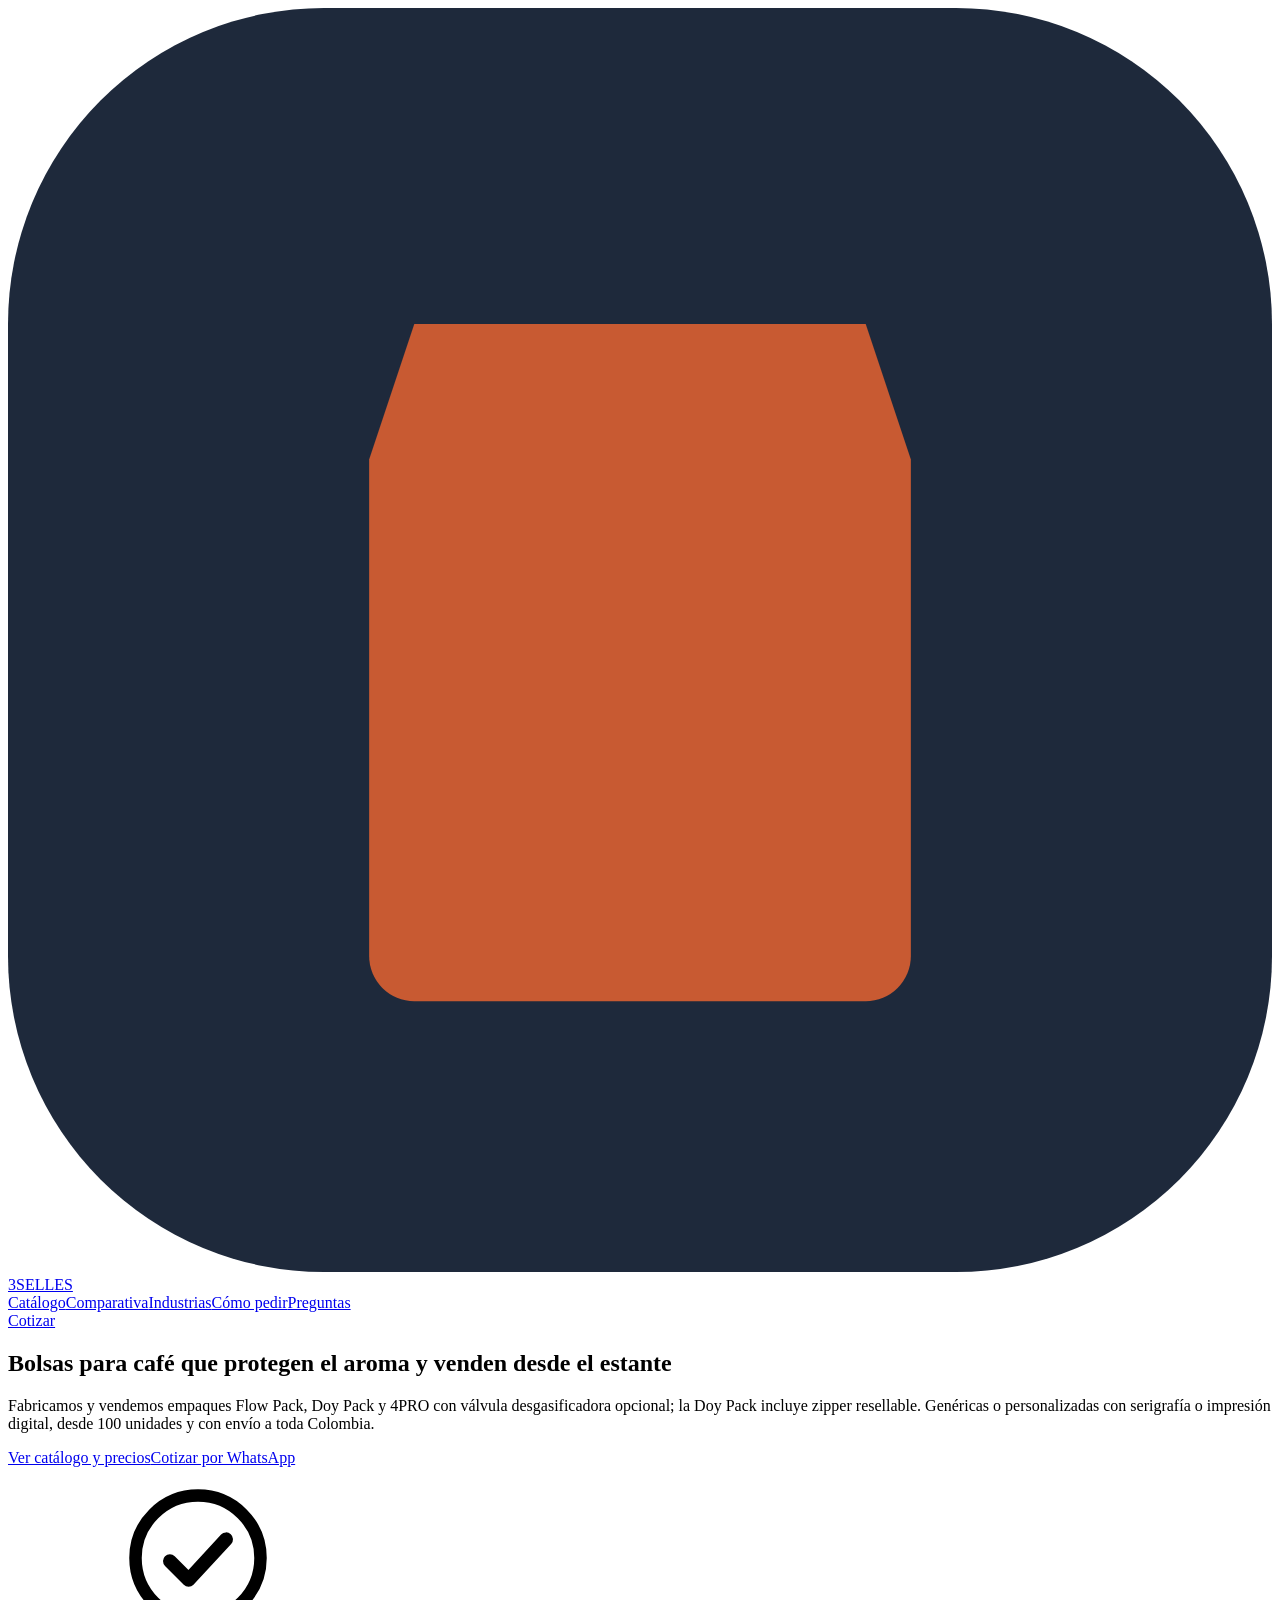
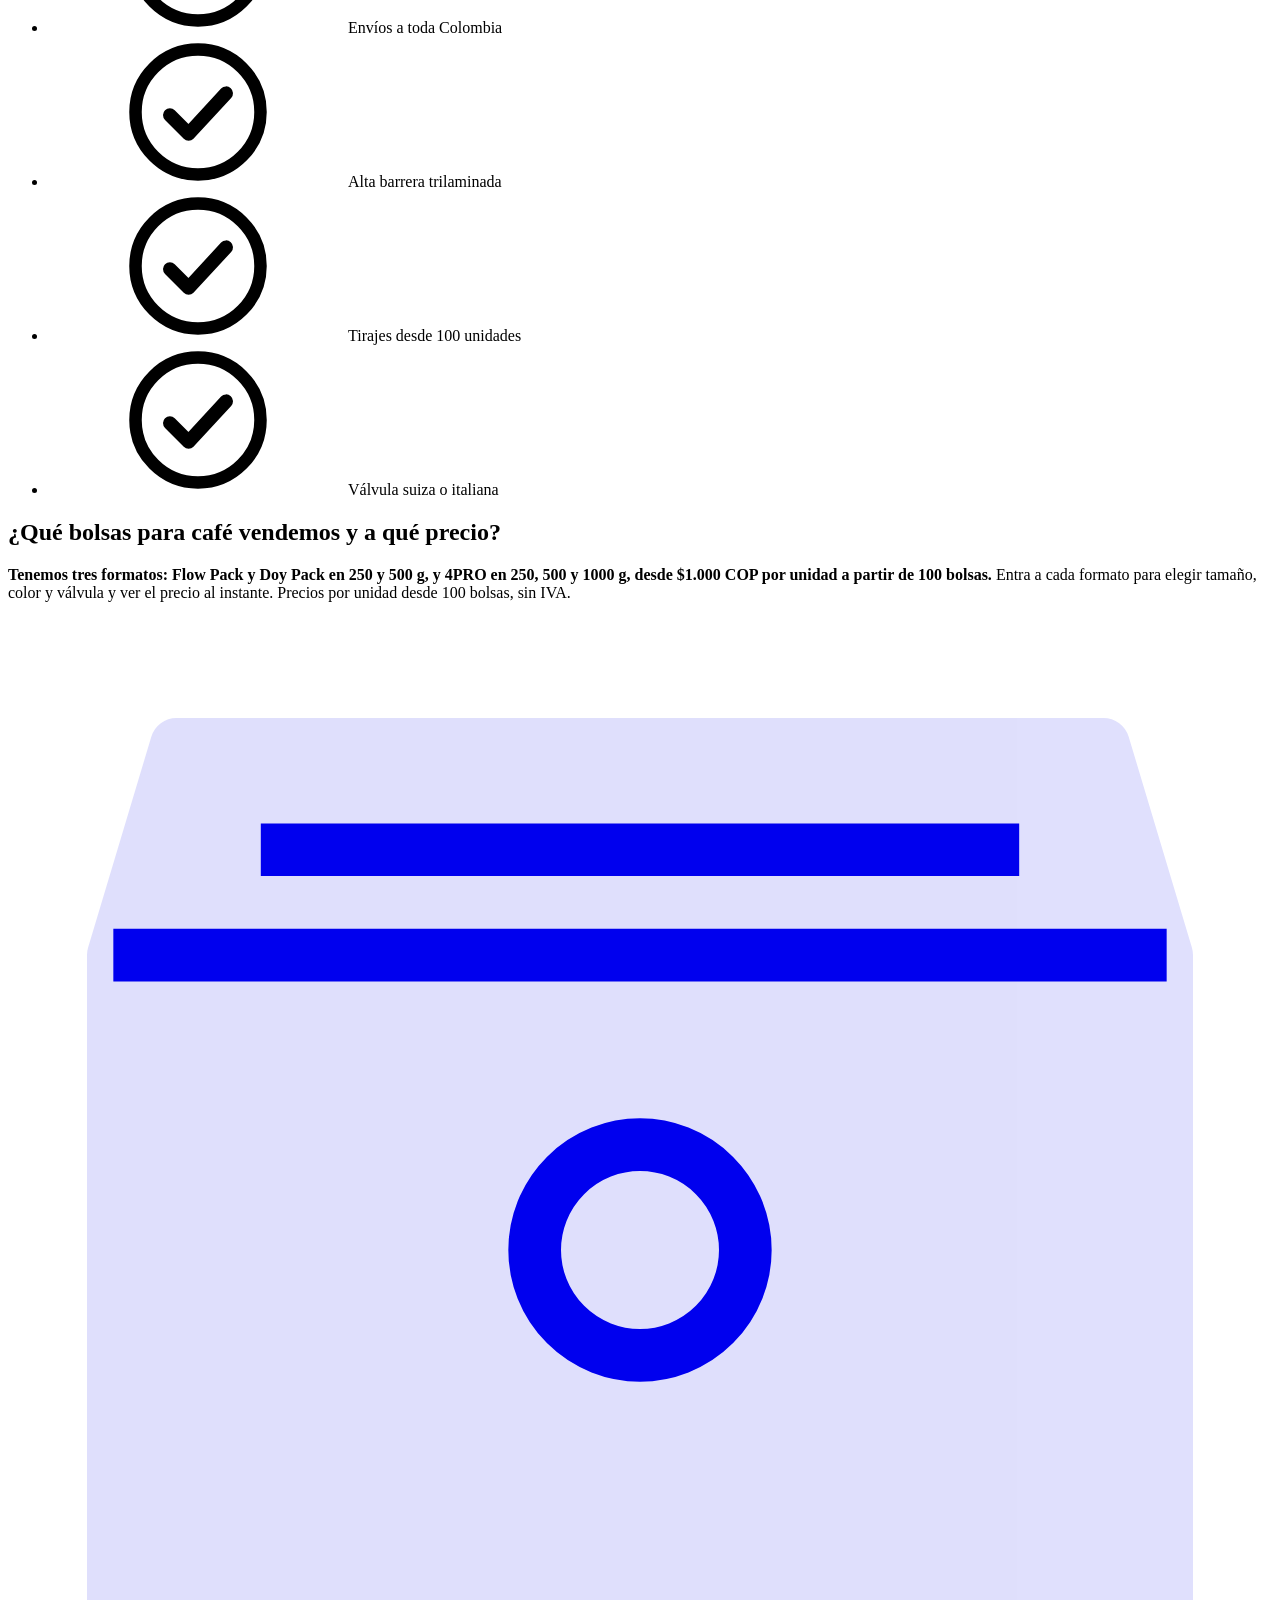
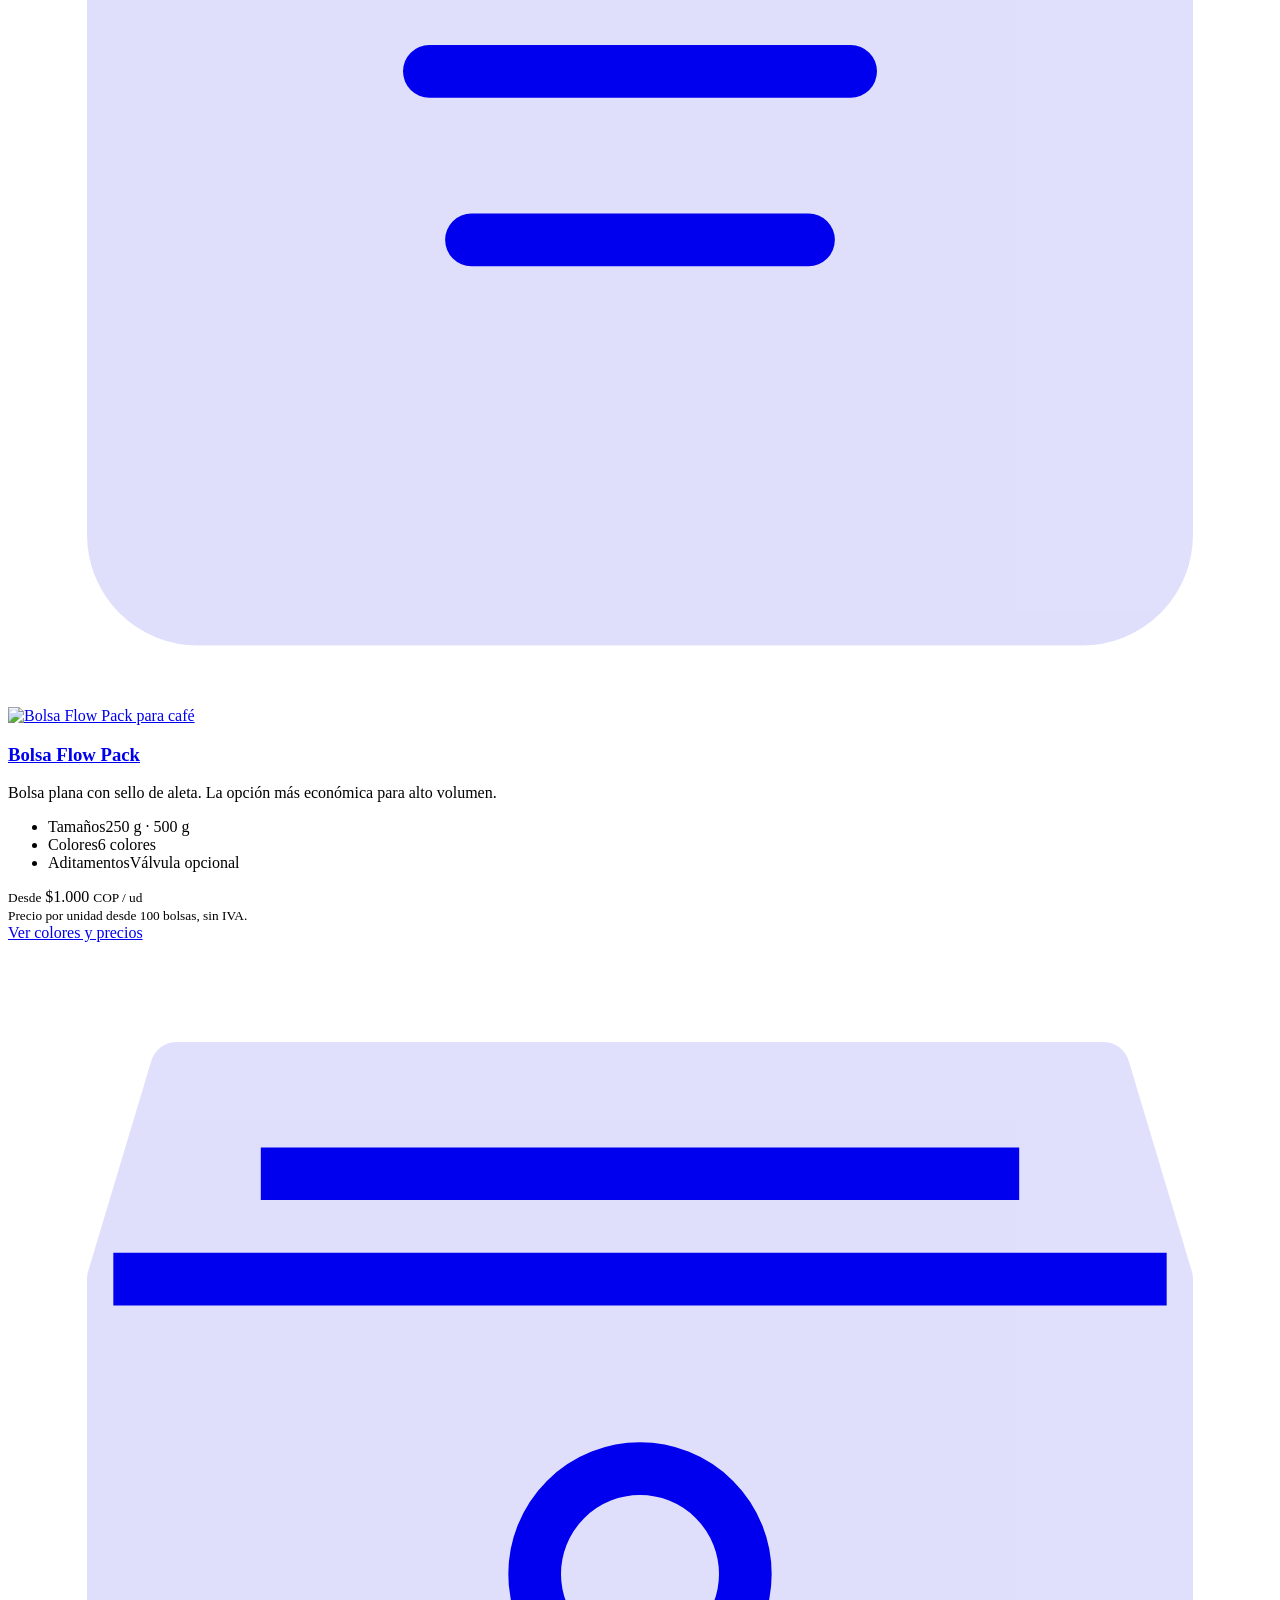
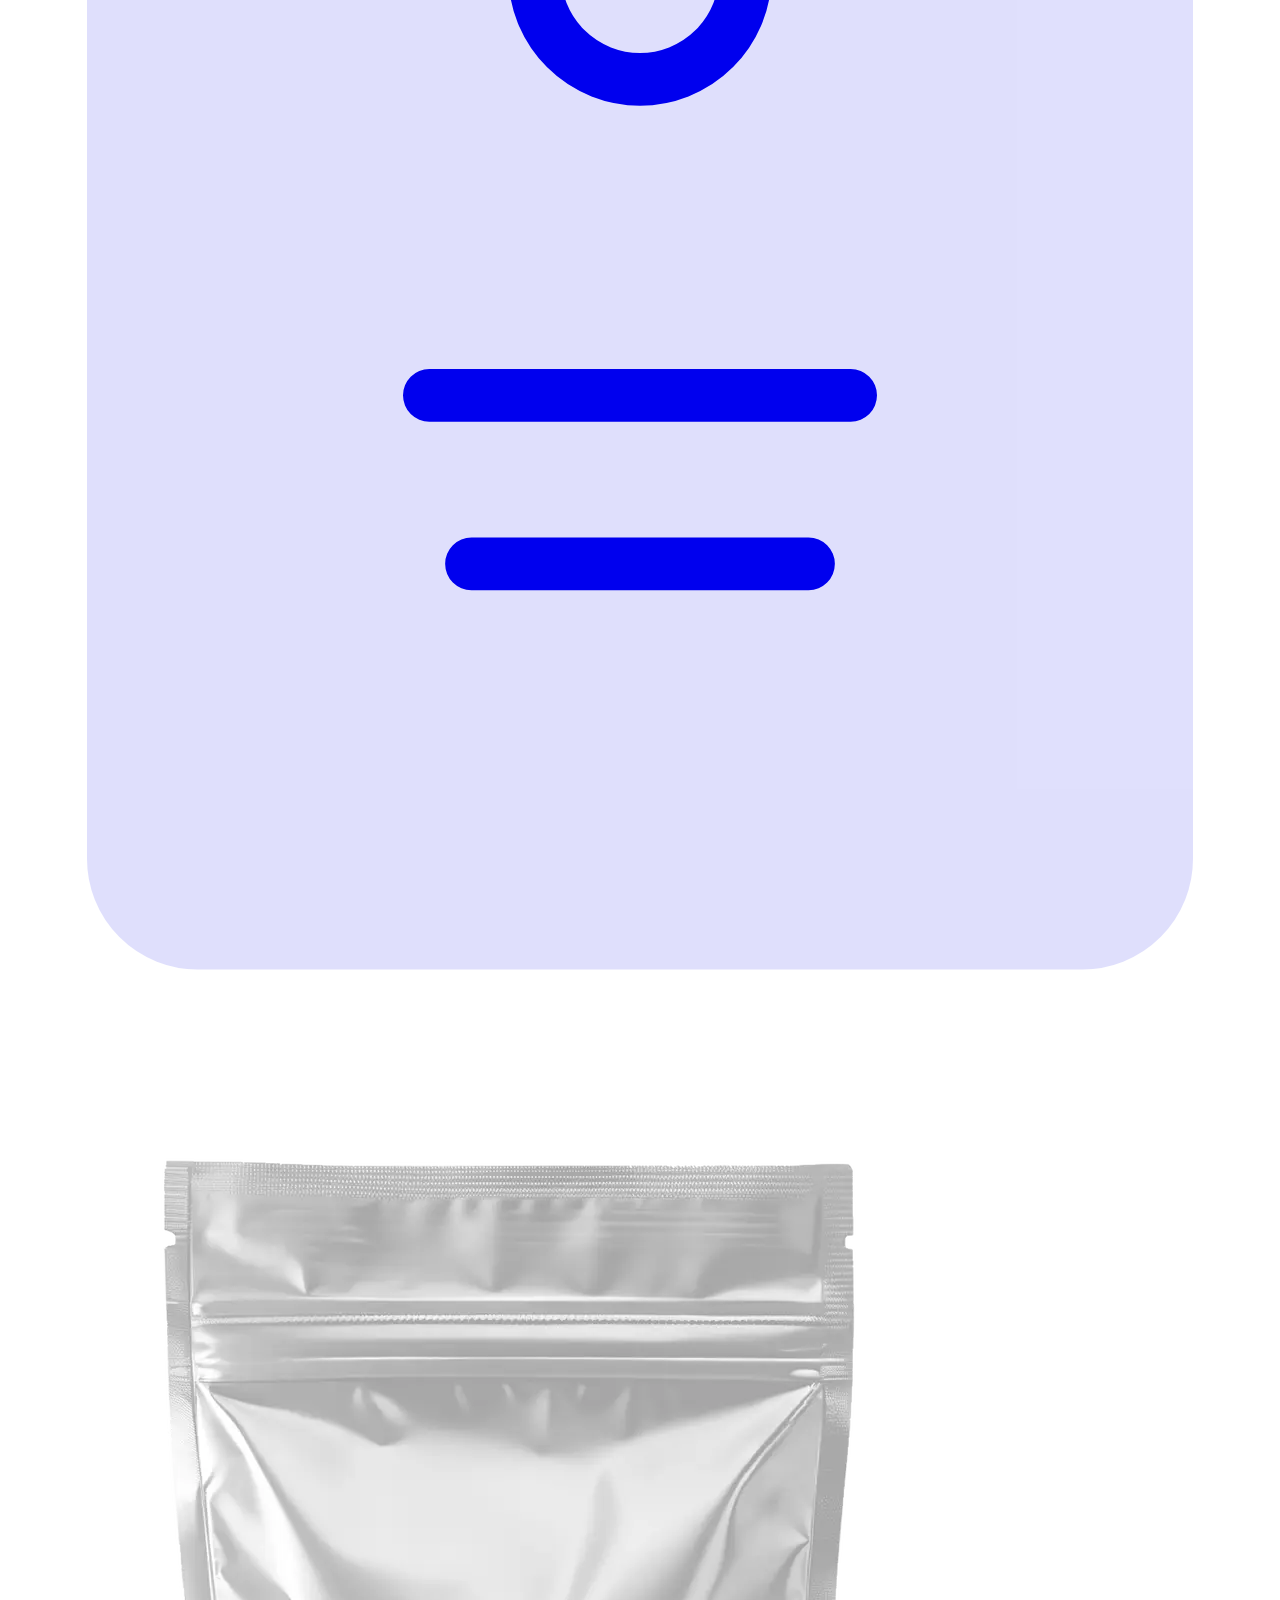
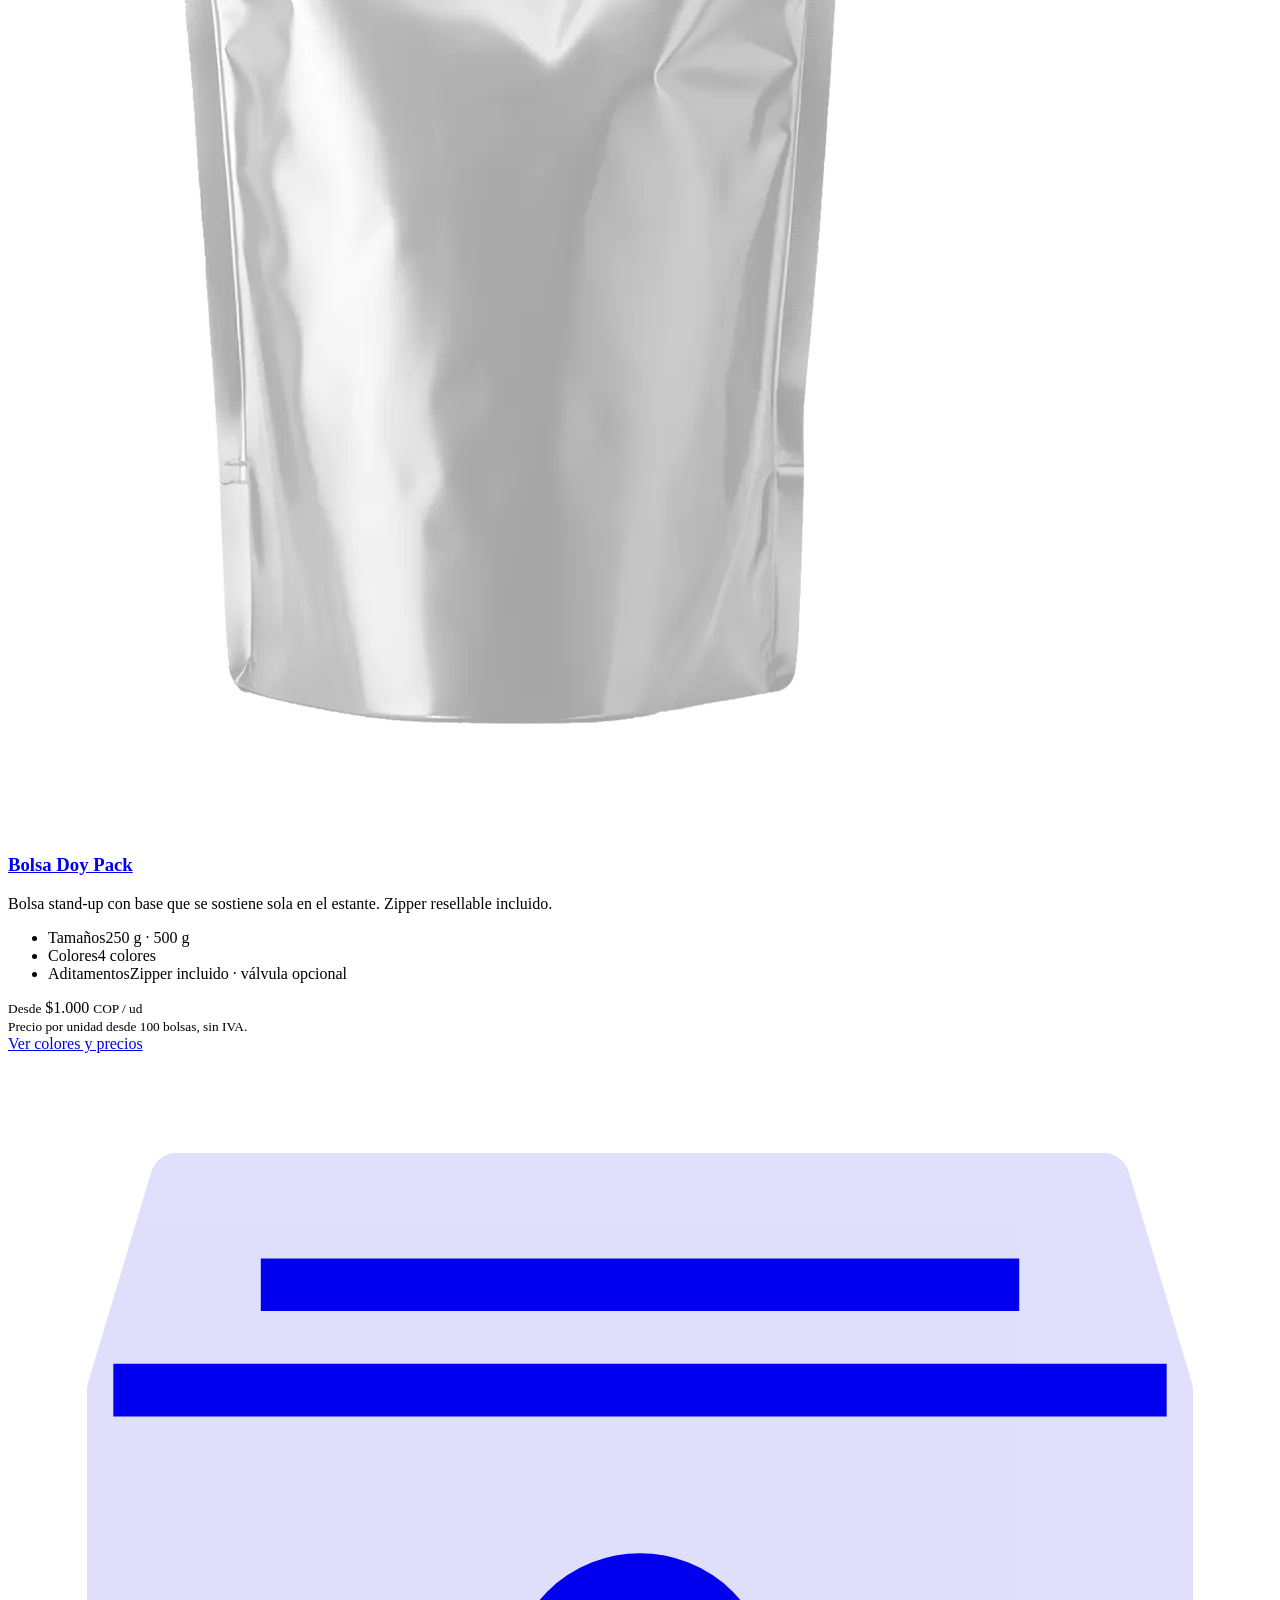
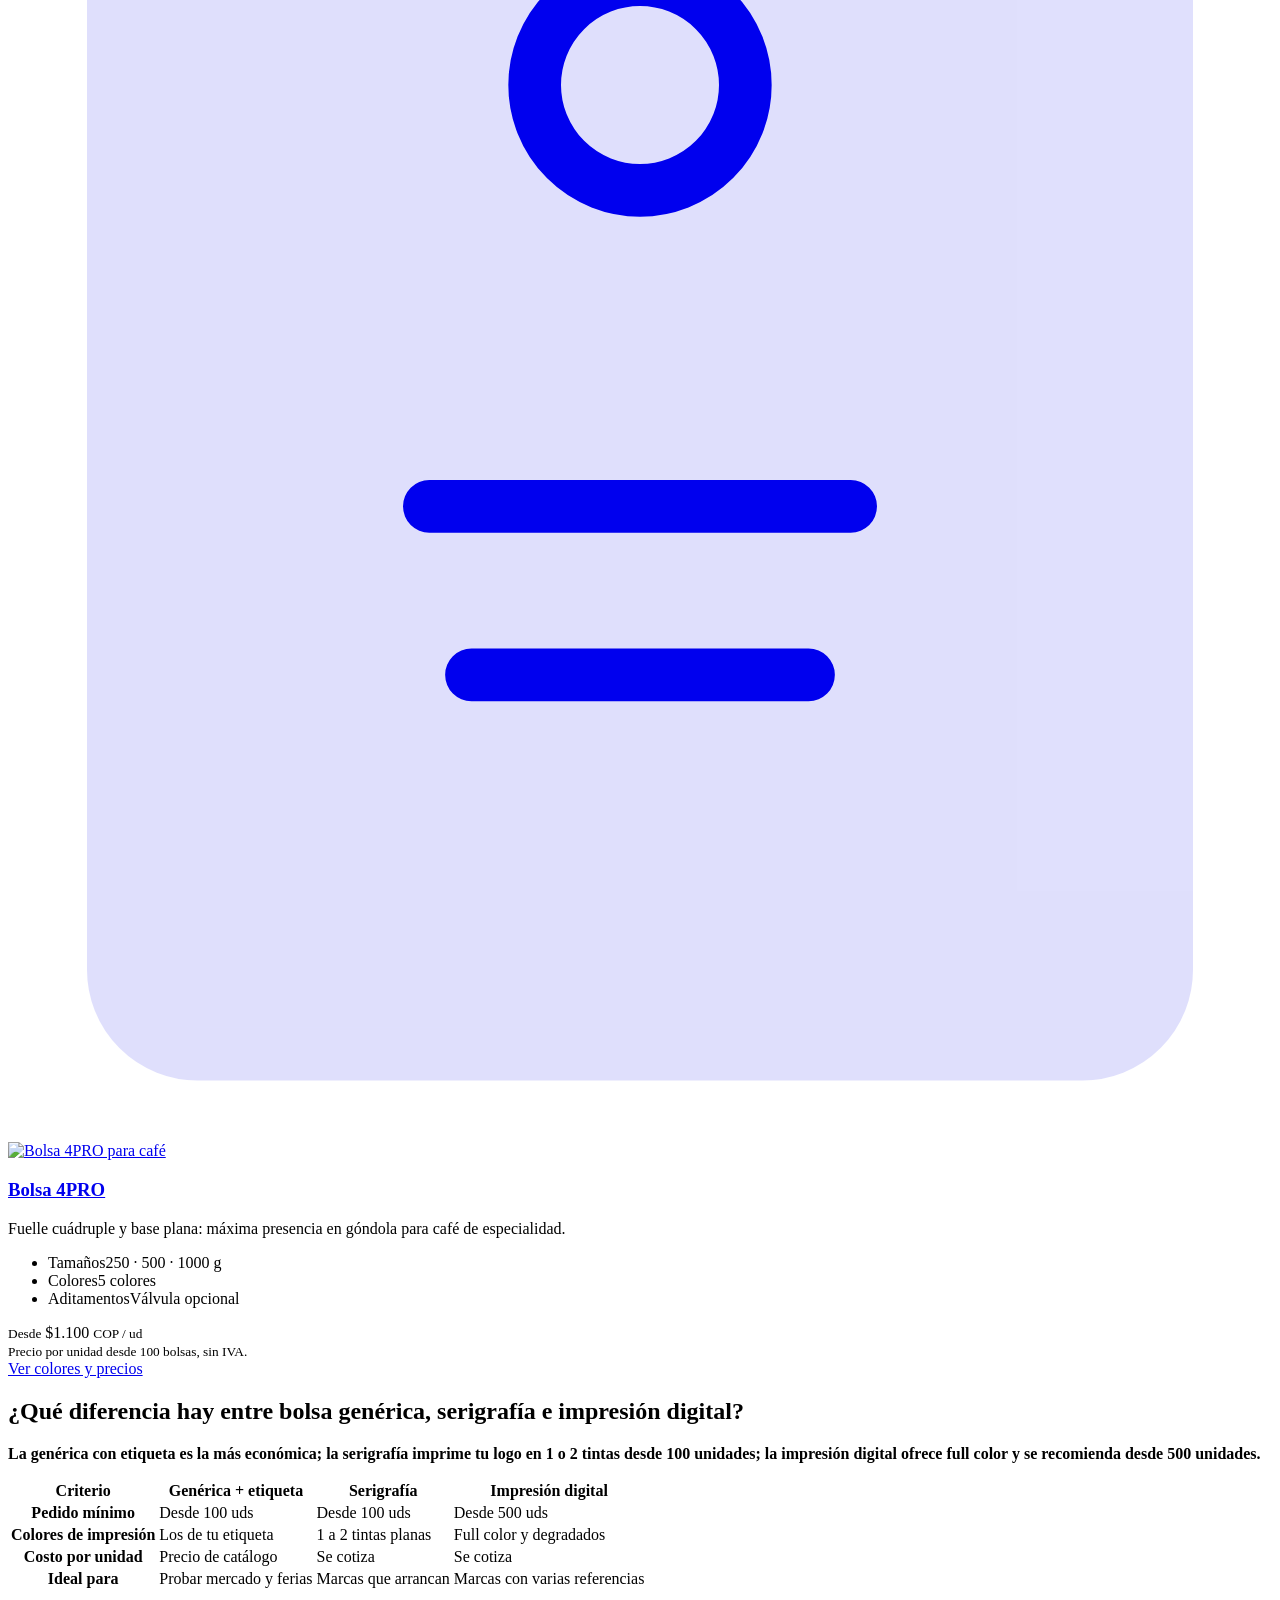
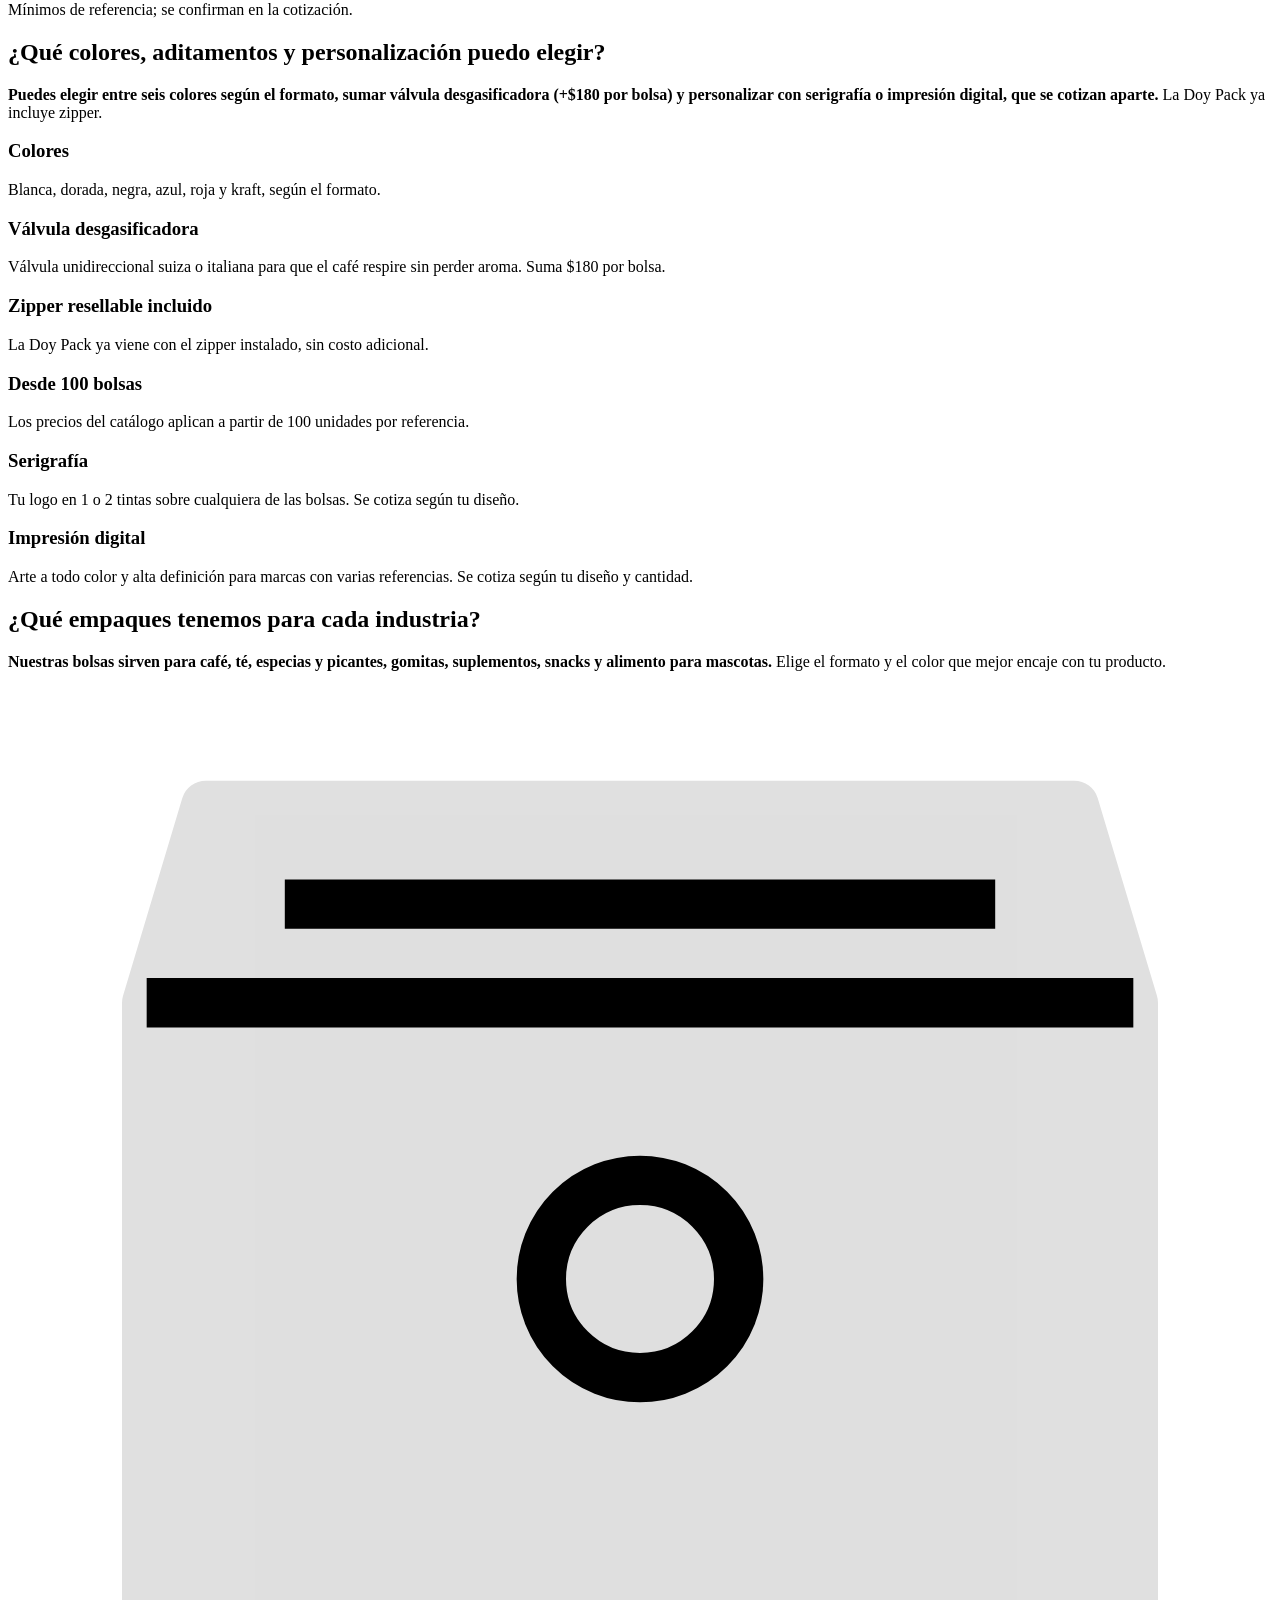
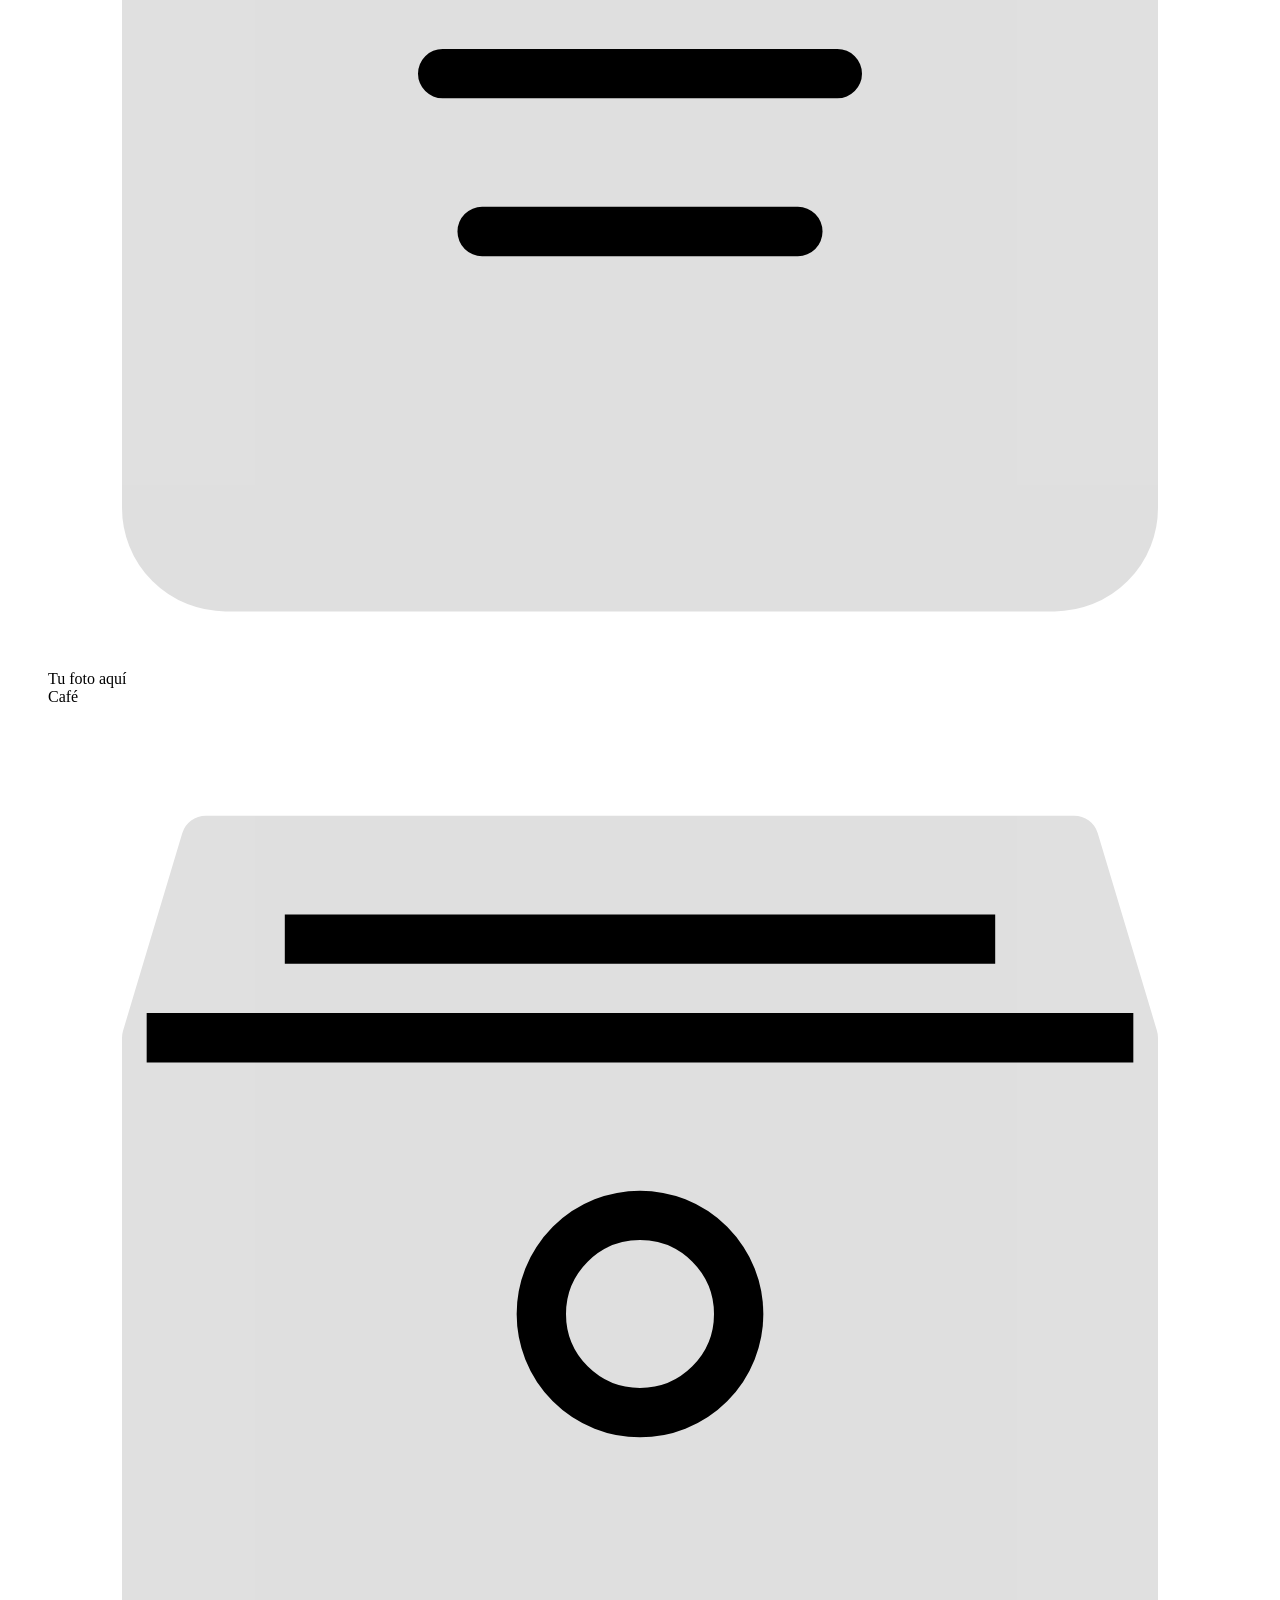
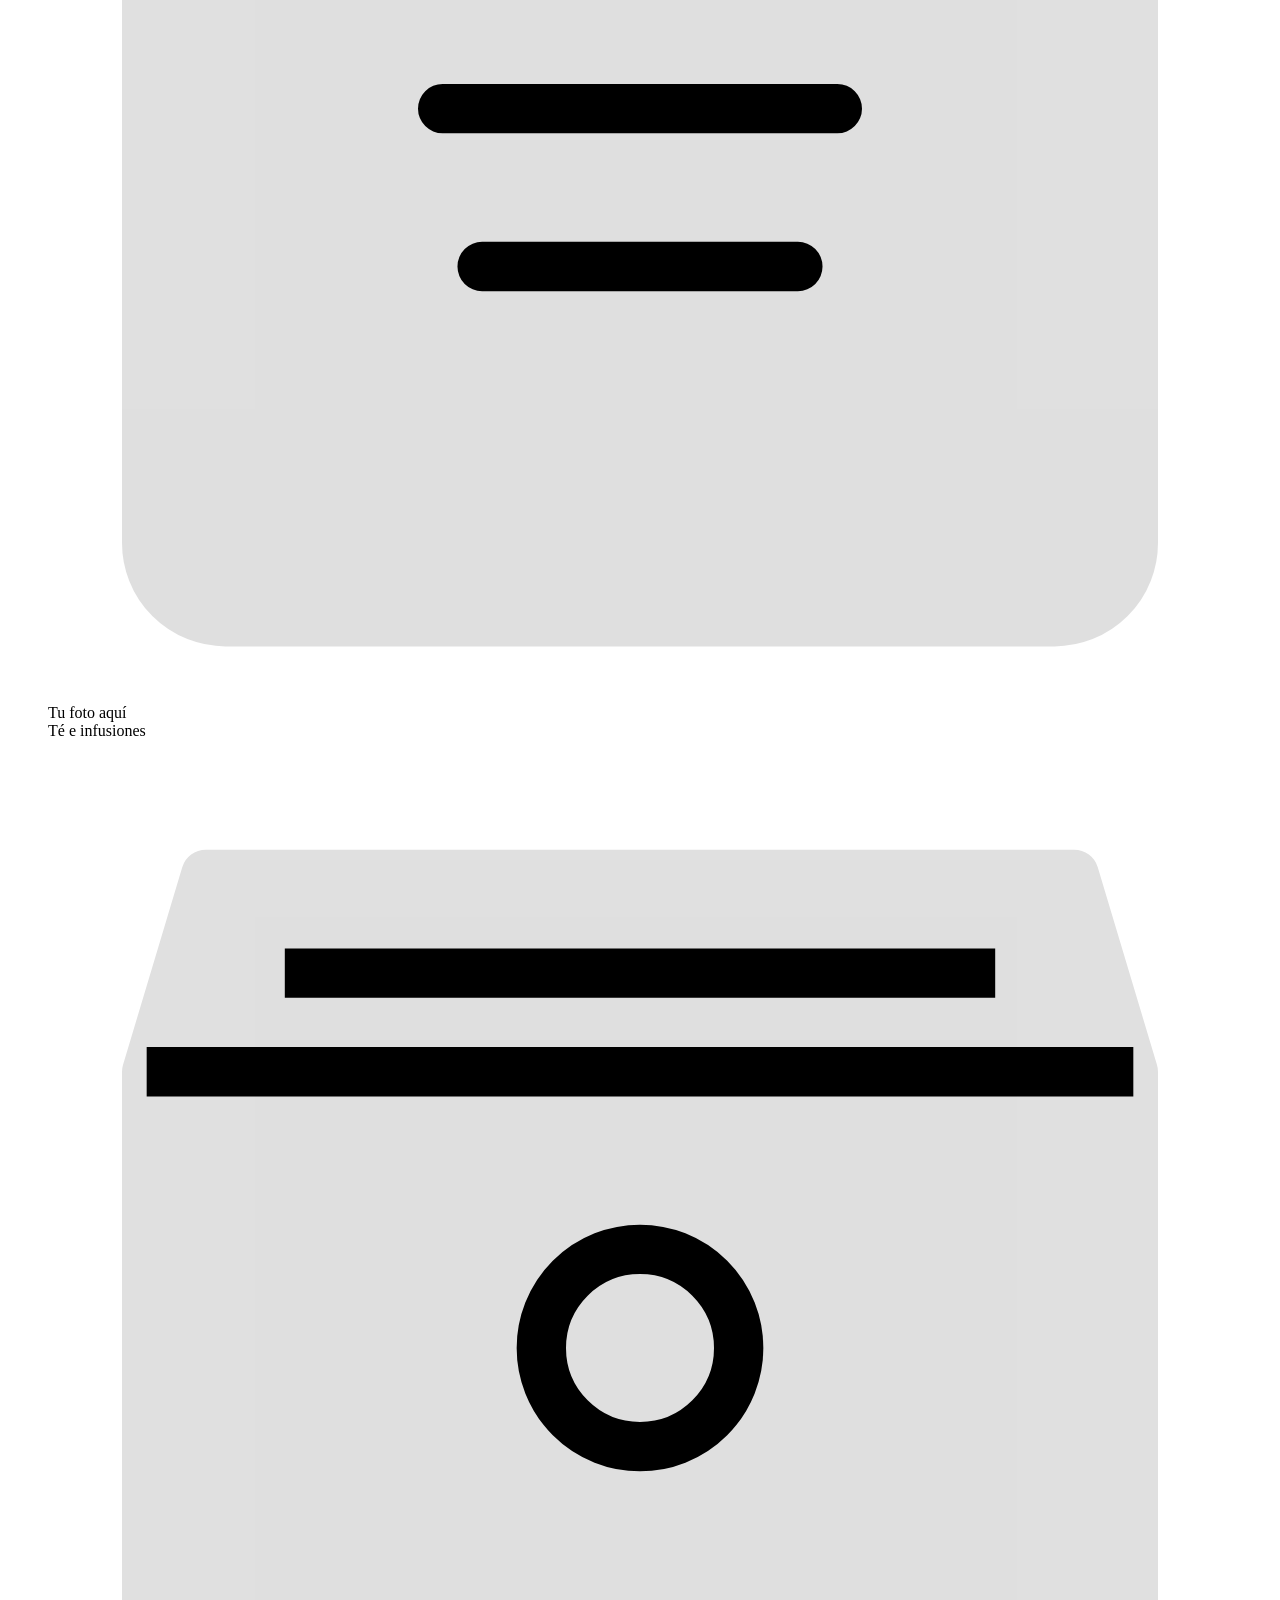
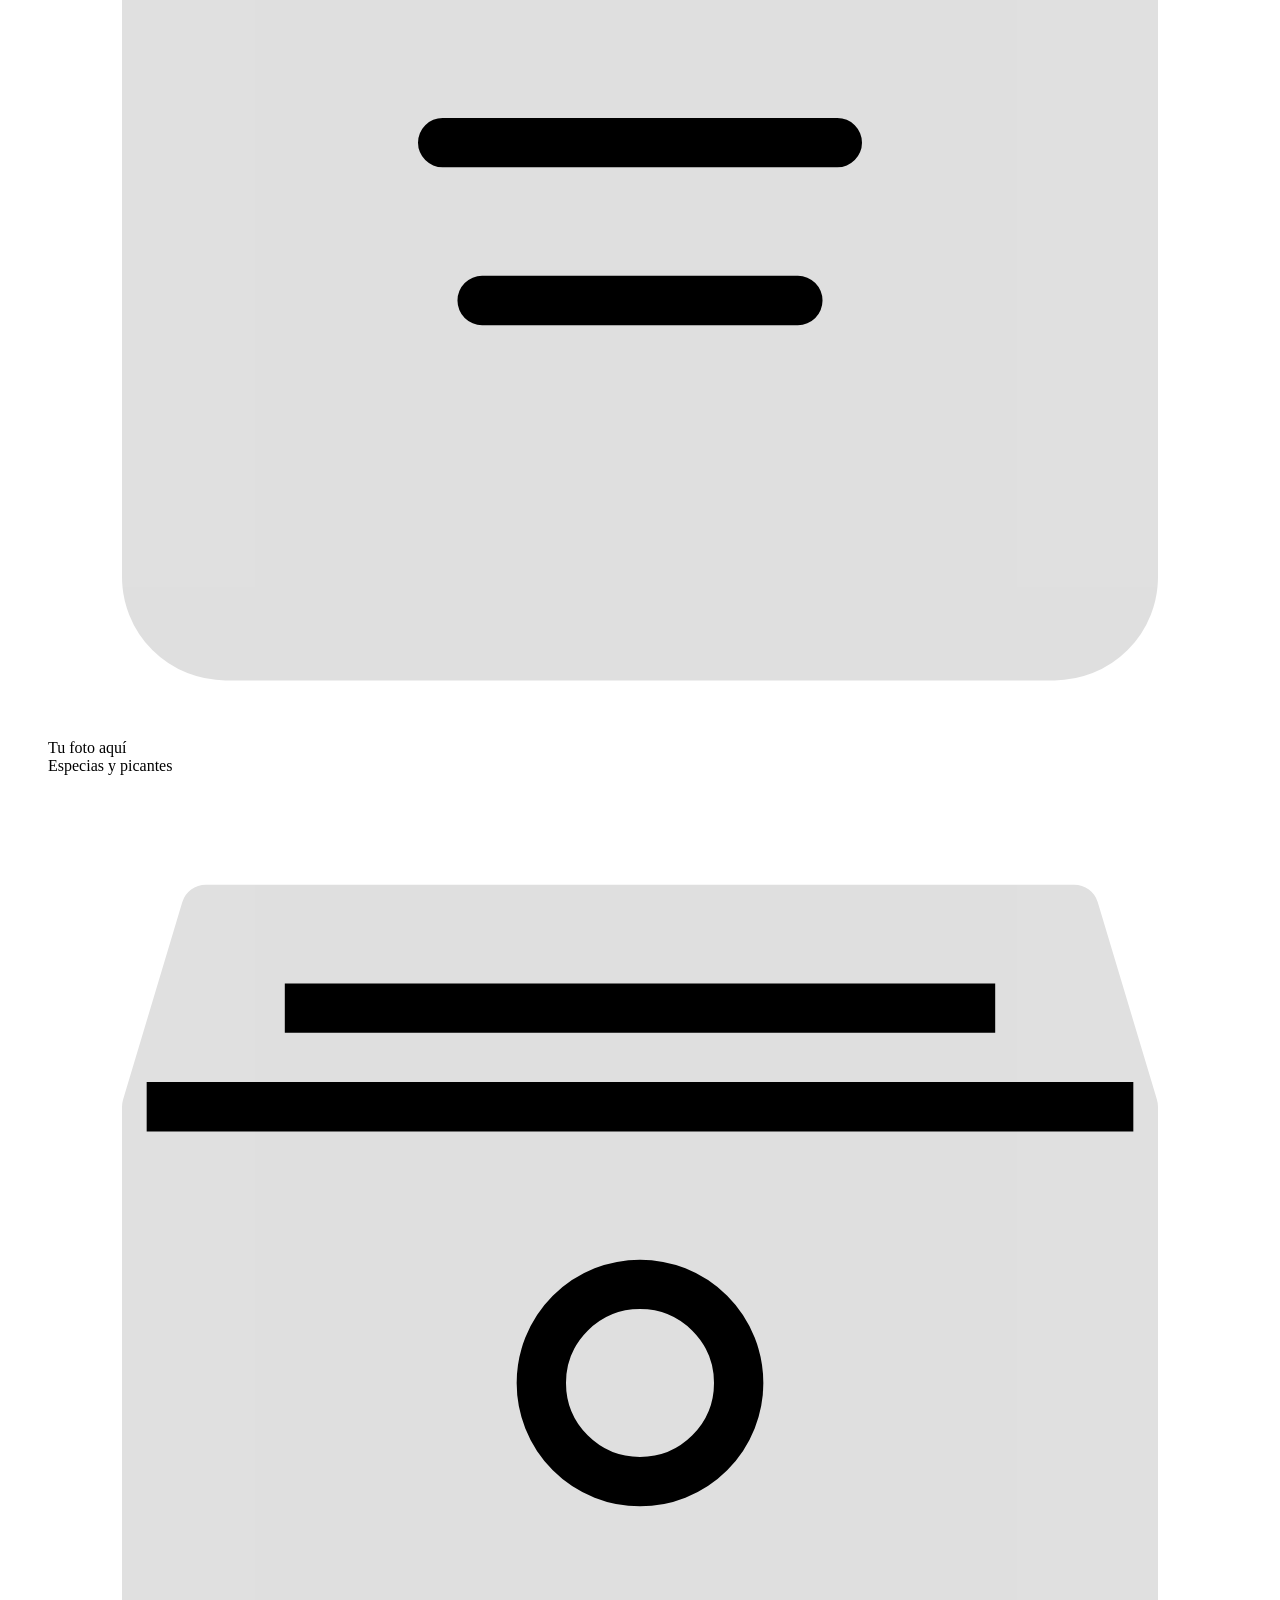
==== commit 50b6e692: "Update index.html" ====
--- a/index.html
+++ b/index.html
@@ -17,125 +17,7 @@
 <script type="application/ld+json">
 {"@context":"https://schema.org","@graph":[{"@type":"Organization","name":"3SELLES","description":"Fabricación y venta de empaques flexibles y bolsas para café: Flow Pack, Doy Pack y 4PRO, genéricas y personalizadas con serigrafía o impresión digital.","areaServed":{"@type":"Country","name":"Colombia"},"contactPoint":{"@type":"ContactPoint","contactType":"sales","telephone":"+57-300-000-0000","availableLanguage":"Spanish"}},{"@type":"FAQPage","mainEntity":[{"@type":"Question","name":"¿Cuál es la diferencia entre una bolsa 4PRO y una Flow Pack?","acceptedAnswer":{"@type":"Answer","text":"La 4PRO tiene fuelle cuádruple y base plana: se sostiene sola en el estante. La Flow Pack es una bolsa plana con sello de aleta, más económica, ideal para porciones y venta en volumen."}},{"@type":"Question","name":"¿Cuál es el pedido mínimo para bolsas de café personalizadas con serigrafía o impresión digital?","acceptedAnswer":{"@type":"Answer","text":"La serigrafía arranca desde 100 unidades y la impresión digital se recomienda desde 500 unidades. Ambas se cotizan según tu diseño y cantidad."}},{"@type":"Question","name":"¿Para qué sirve la válvula desgasificadora en una bolsa de café?","acceptedAnswer":{"@type":"Answer","text":"Deja salir el CO₂ que libera el café tostado sin permitir la entrada de oxígeno. La bolsa no se infla y el grano conserva aroma y frescura por más tiempo."}},{"@type":"Question","name":"¿Qué es una bolsa Doy Pack y cuándo conviene?","acceptedAnswer":{"@type":"Answer","text":"Es una bolsa stand-up con base inferior que le permite pararse sola. Se ofrece en 250 g y 500 g, con zipper resellable incluido y válvula opcional."}},{"@type":"Question","name":"¿Qué colores y aditamentos tiene cada bolsa?","acceptedAnswer":{"@type":"Answer","text":"Flow Pack: blanca, dorada, negra, azul, roja y kraft. Doy Pack: blanca, dorada, negra y kraft. 4PRO: blanca, dorada, negra, azul y roja. Todas admiten válvula opcional (+$180 por bolsa); la Doy Pack ya incluye zipper resellable."}},{"@type":"Question","name":"¿Hacen envíos a toda Colombia?","acceptedAnswer":{"@type":"Answer","text":"Sí. Despachamos a todo el país por transportadora. Los tiempos dependen del producto y de la cantidad, y te los confirmamos al cotizar."}}]}]}
 </script>
-<style>
-:root{--g:#1B3B2B;--gd:#14291e;--a:#C85A32;--ad:#a94a27;--nv:#1E293B;--bg:#F8F9FA;--t:#1F2937;--m:#6B7280;--l:#E5E7EB}
-*{box-sizing:border-box;margin:0;padding:0}
-html{scroll-behavior:smooth}
-body{font-family:Inter,system-ui,sans-serif;color:var(--t);background:#fff;line-height:1.6}
-h1,h2,h3{font-family:'Plus Jakarta Sans',sans-serif;line-height:1.2;color:var(--g)}
-h1{font-size:clamp(2rem,5vw,3.4rem);font-weight:800}
-h2{font-size:clamp(1.5rem,3.2vw,2.1rem);font-weight:800;max-width:24em}
-h3{font-size:1.05rem}
-a{color:inherit}
-.wrap{max-width:1160px;margin:0 auto;padding:0 20px}
-section{padding:72px 0}
-.alt{background:var(--bg)}
-.lead{color:var(--m);max-width:62ch;margin:10px 0 28px}
-.lead strong{color:var(--t)}
-:focus-visible{outline:3px solid var(--a);outline-offset:2px}
-.btn{display:inline-flex;align-items:center;justify-content:center;gap:8px;padding:13px 22px;border-radius:8px;text-decoration:none;border:2px solid transparent;cursor:pointer;font:600 .95rem Inter,sans-serif;transition:all .3s ease}
-.btn-a{background:var(--a);color:#fff}.btn-a:hover{background:var(--ad);transform:translateY(-2px)}
-.btn-o{border-color:var(--g);color:var(--g);background:transparent}.btn-o:hover{background:var(--g);color:#fff}
-header{position:sticky;top:0;z-index:20;background:rgba(255,255,255,.95);backdrop-filter:blur(8px);border-bottom:1px solid var(--l)}
-header .wrap{display:flex;justify-content:space-between;align-items:center;height:64px}
-.logo{font:800 1.15rem 'Plus Jakarta Sans',sans-serif;color:var(--nv);text-decoration:none;display:flex;align-items:center;gap:8px}
-.logo svg{width:28px;height:28px}
-nav{display:flex;gap:22px;font-size:.9rem;font-weight:500}
-nav a{text-decoration:none;color:var(--m);transition:all .3s ease}nav a:hover{color:var(--a)}
-.hero{background:var(--g);color:#fff;padding:80px 0}
-.hero h1{color:#fff}
-.hero .grid{display:grid;gap:40px;align-items:center}
-.hero p{color:#d6e2db;max-width:56ch;margin:18px 0 28px;font-size:1.08rem}
-.btns{display:flex;gap:12px;flex-wrap:wrap}
-.hero .btn-o{border-color:#fff;color:#fff}.hero .btn-o:hover{background:#fff;color:var(--g)}
-.hero-img{aspect-ratio:4/3;border-radius:16px;background:#244d39 center/cover;overflow:hidden}
-.trust{background:#fff;border-bottom:1px solid var(--l);padding:22px 0}
-.trust ul{list-style:none;display:grid;grid-template-columns:repeat(2,1fr);gap:14px}
-.trust li{display:flex;gap:10px;align-items:center;font-size:.88rem;font-weight:500}
-.trust svg{width:26px;height:26px;color:var(--a);flex:none}
-.cards{display:grid;gap:20px;grid-template-columns:1fr}
-.card{background:#fff;border:1px solid var(--l);border-radius:14px;padding:22px;display:flex;flex-direction:column;box-shadow:0 10px 25px -5px rgba(0,0,0,.05);transition:all .3s ease}
-.card:hover{transform:translateY(-4px);box-shadow:0 18px 32px -8px rgba(27,59,43,.18)}
-.thumb{aspect-ratio:1/1;border-radius:10px;overflow:hidden;background:var(--bg);display:grid;place-items:center;color:#8d96a0;margin-bottom:14px}
-.thumb svg{height:96px;width:auto;transition:color .3s ease}
-.thumb img{width:100%;height:100%;object-fit:contain;display:block;padding:10px}
-.card p{font-size:.9rem;color:var(--m);margin:6px 0 10px}
-.card ul{list-style:none;font-size:.85rem;display:grid;gap:4px;margin-bottom:14px}
-.card li{display:flex;justify-content:space-between;gap:10px;border-bottom:1px dashed var(--l);padding-bottom:4px}
-.card li span:first-child{color:var(--m)}.card li span:last-child{font-weight:600;text-align:right}
-.price{font:800 1.45rem 'Plus Jakarta Sans',sans-serif;color:var(--g)}
-.price small{font:400 .78rem Inter,sans-serif;color:var(--m)}
-.card [itemprop=offers]{margin-top:auto}
-.card .btn{margin-top:12px}
-.note{display:block;font-size:.76rem;color:var(--m);margin-top:6px;line-height:1.4}
-.fld{margin-bottom:12px;font-size:.85rem}
-.fld>b{display:block;color:var(--m);font-weight:600;margin-bottom:6px}
-.pills,.cols{display:flex;gap:8px;flex-wrap:wrap}
-.pills label,.cols label{position:relative;cursor:pointer}
-.pills input,.cols input{position:absolute;opacity:0;width:0;height:0}
-.pills span{display:block;padding:7px 16px;border:1px solid var(--l);border-radius:99px;font-weight:600;font-size:.85rem;transition:all .3s ease}
-.pills label:hover span{border-color:var(--g)}
-.pills input:checked+span{background:var(--g);color:#fff;border-color:var(--g)}
-.cols span{display:block;width:28px;height:28px;border-radius:50%;border:1px solid #b9bec2;transition:all .3s ease}
-.cols label:hover span{transform:scale(1.1)}
-.cols input:checked+span{box-shadow:0 0 0 2px #fff,0 0 0 4px var(--g)}
-.pills input:focus-visible+span,.cols input:focus-visible+span{outline:3px solid var(--a);outline-offset:3px}
-.adds{border:1px solid var(--l);border-radius:10px;padding:10px 12px 12px;margin-bottom:14px;display:grid;gap:9px}
-.adds legend{font:600 .8rem Inter,sans-serif;color:var(--m);padding:0 6px}
-.adds label{display:flex;align-items:center;gap:10px;font-size:.88rem;cursor:pointer}
-.adds input{width:18px;height:18px;accent-color:var(--a);flex:none}
-.adds em{margin-left:auto;font-style:normal;font-weight:600;color:var(--a)}
-.sel{display:flex;align-items:center;justify-content:space-between;gap:10px;font-size:.85rem;color:var(--m);margin-bottom:14px}
-.sel select{font:500 .85rem Inter,sans-serif;padding:8px 10px;border:1px solid var(--l);border-radius:8px;background:#fff;color:var(--t);max-width:62%}
-.tw{overflow-x:auto;border:1px solid var(--l);border-radius:12px;background:#fff}
-table{width:100%;border-collapse:collapse;min-width:680px;font-size:.9rem}
-th,td{padding:14px 16px;text-align:left;border-bottom:1px solid var(--l);vertical-align:top}
-th{background:var(--g);color:#fff;font:700 .9rem 'Plus Jakarta Sans',sans-serif}
-tbody th{background:var(--bg);color:var(--g)}
-tr:last-child td,tr:last-child th{border-bottom:0}
-.opts{display:grid;gap:16px;grid-template-columns:1fr}
-.opt{background:#fff;border:1px solid var(--l);border-radius:12px;padding:18px;transition:all .3s ease}
-.opt:hover{border-color:var(--a)}
-.opt p{font-size:.88rem;color:var(--m)}
-.dk{background:var(--gd);color:#fff}
-.dk h2{color:#fff}.dk .lead{color:#c9d1cd}.dk .lead strong{color:#fff}
-.ind{display:grid;grid-template-columns:repeat(2,1fr);gap:18px;max-width:920px;margin-top:8px}
-.ind figure{margin:0}
-.ind .box{aspect-ratio:1;border:2px dashed rgba(255,255,255,.28);border-radius:14px;background:rgba(255,255,255,.07);display:flex;flex-direction:column;align-items:center;justify-content:center;gap:8px;color:rgba(255,255,255,.4);font-size:.76rem;text-align:center;padding:10px;overflow:hidden;transition:all .3s ease}
-.ind .box:hover{border-color:var(--a);transform:translateY(-3px)}
-.ind .box svg{height:46px;width:auto}
-.ind .box img{width:100%;height:100%;object-fit:cover;display:block;border-radius:10px}
-.ind figcaption{margin-top:10px;text-align:center;font:600 .95rem 'Plus Jakarta Sans',sans-serif;color:#fff}
-@media(min-width:760px){.ind{grid-template-columns:repeat(4,1fr)}}
-.steps{list-style:none;display:grid;gap:16px;counter-reset:s;margin-bottom:28px}
-.steps li{background:#fff;border:1px solid var(--l);border-radius:12px;padding:22px;transition:all .3s ease}
-.steps li:hover{border-color:var(--a);transform:translateY(-3px)}
-.steps li::before{counter-increment:s;content:counter(s);display:grid;place-items:center;width:36px;height:36px;border-radius:50%;background:var(--g);color:#fff;font:800 1rem 'Plus Jakarta Sans',sans-serif;margin-bottom:12px}
-.steps p{font-size:.9rem;color:var(--m);margin-top:4px}
-#como-pedir .btn{margin:0 10px 10px 0}
-.faq details{background:#fff;border:1px solid var(--l);border-radius:10px;margin-bottom:10px}
-.faq summary{list-style:none;cursor:pointer;padding:16px 20px;font:700 1rem 'Plus Jakarta Sans',sans-serif;color:var(--g);display:flex;justify-content:space-between;gap:16px;align-items:center}
-.faq summary::-webkit-details-marker{display:none}
-.faq summary::after{content:"+";font-size:1.4rem;color:var(--a);transition:transform .3s ease}
-.faq details[open] summary::after{transform:rotate(45deg)}
-.ans{padding:0 20px 18px;color:var(--m);font-size:.94rem}
-.ans p:first-child{color:var(--t);font-weight:500;margin-bottom:6px}
-.cta{background:var(--g);color:#fff;text-align:center}
-.cta h2{color:#fff;margin:0 auto}.cta p{color:#d6e2db;margin:12px auto 26px;max-width:52ch}
-footer{background:var(--gd);color:#c3d1c9;padding:48px 0 28px;font-size:.88rem}
-footer .grid{display:grid;gap:28px;grid-template-columns:1fr}
-footer h3{color:#fff;margin-bottom:10px}
-footer a{text-decoration:none}footer a:hover{color:#fff}
-footer ul{list-style:none;display:grid;gap:6px}
-.copy{border-top:1px solid #2c4a3a;margin-top:30px;padding-top:18px;font-size:.8rem}
-.wa-float{position:fixed;right:18px;bottom:18px;z-index:30;width:58px;height:58px;border-radius:50%;background:#25D366;color:#fff;display:grid;place-items:center;box-shadow:0 10px 25px -5px rgba(0,0,0,.3);transition:all .3s ease}
-.wa-float:hover{transform:scale(1.08)}.wa-float svg{width:30px;height:30px}
-@media(min-width:640px){.cards,.opts{grid-template-columns:repeat(2,1fr)}.trust ul{grid-template-columns:repeat(4,1fr)}footer .grid{grid-template-columns:2fr 1fr 1fr}}
-@media(min-width:760px){.steps{grid-template-columns:repeat(3,1fr)}}
-@media(min-width:960px){.hero .grid{grid-template-columns:1.1fr .9fr}.cards,.opts{grid-template-columns:repeat(3,1fr)}}
-@media(max-width:700px){nav{display:none}}
-@media(prefers-reduced-motion:reduce){*{transition:none!important;scroll-behavior:auto!important}}
-</style>
+<link rel="stylesheet" href="estilos.css">
 </head>
 <body>
 <svg width="0" height="0" style="position:absolute" aria-hidden="true">
@@ -168,37 +50,31 @@
 
 <section id="catalogo"><div class="wrap">
 <h2>¿Qué bolsas para café vendemos y a qué precio?</h2>
-<p class="lead"><strong>Tenemos tres formatos: Flow Pack y Doy Pack en 250 y 500 g, y 4PRO en 250, 500 y 1000 g, desde $1.000 COP por unidad a partir de 100 bolsas.</strong> Elige tamaño, color y válvula y el precio se actualiza al instante. Precios por unidad desde 100 bolsas, sin IVA.</p>
+<p class="lead"><strong>Tenemos tres formatos: Flow Pack y Doy Pack en 250 y 500 g, y 4PRO en 250, 500 y 1000 g, desde $1.000 COP por unidad a partir de 100 bolsas.</strong> Entra a cada formato para elegir tamaño, color y válvula y ver el precio al instante. Precios por unidad desde 100 bolsas, sin IVA.</p>
 <div class="cards">
-
-<article class="card" data-i="0" itemscope itemtype="https://schema.org/Product">
-<div class="thumb"><svg aria-hidden="true" viewBox="0 0 60 80"><use href="#bag"/></svg></div>
-<h3 itemprop="name">Bolsa Flow Pack</h3>
+<article class="card" itemscope itemtype="https://schema.org/Product">
+<a class="thumb" href="flow-pack.html" aria-label="Ver Bolsa Flow Pack"><svg aria-hidden="true" viewBox="0 0 60 80"><use href="#bag"/></svg><img src="imag/Flow-Pack-Blanco.webp" alt="Bolsa Flow Pack para café" loading="lazy" itemprop="image"></a>
+<h3><a href="flow-pack.html" itemprop="name">Bolsa Flow Pack</a></h3>
 <p itemprop="description">Bolsa plana con sello de aleta. La opción más económica para alto volumen.</p>
-<ul><li><span>Tamaño</span><span class="sz">250 g</span></li><li><span>Color</span><span class="cn">Blanca</span></li><li><span>Aditamentos</span><span class="ad">Sin válvula</span></li><li><span>Mínimo</span><span>Desde 100 uds</span></li></ul>
-<div class="cfg"></div>
-<div itemprop="offers" itemscope itemtype="https://schema.org/Offer"><meta itemprop="priceCurrency" content="COP"><meta itemprop="price" content="1000"><link itemprop="availability" href="https://schema.org/InStock"><meta itemprop="color" content="Blanca"><meta itemprop="size" content="250 g"><div class="price"><small class="pl2">Bolsa básica</small> <span class="pv">$1.000</span> <small>COP / ud</small></div><small class="note">Precio por unidad desde 100 bolsas. La serigrafía o impresión digital se cotiza aparte según tu diseño.</small></div>
-<a class="btn btn-a" href="#" data-wa>Cotizar por WhatsApp</a>
+<ul><li><span>Tamaños</span><span>250 g · 500 g</span></li><li><span>Colores</span><span>6 colores</span></li><li><span>Aditamentos</span><span>Válvula opcional</span></li></ul>
+<div itemprop="offers" itemscope itemtype="https://schema.org/Offer" style="margin-top:auto"><meta itemprop="priceCurrency" content="COP"><meta itemprop="price" content="1000"><link itemprop="availability" href="https://schema.org/InStock"><div class="price"><small>Desde</small> $1.000 <small>COP / ud</small></div><small class="note">Precio por unidad desde 100 bolsas, sin IVA.</small></div>
+<a class="btn btn-a" href="flow-pack.html">Ver colores y precios</a>
 </article>
-
-<article class="card" data-i="1" itemscope itemtype="https://schema.org/Product">
-<div class="thumb"><svg aria-hidden="true" viewBox="0 0 60 80"><use href="#bag"/></svg></div>
-<h3 itemprop="name">Bolsa Doy Pack</h3>
+<article class="card" itemscope itemtype="https://schema.org/Product">
+<a class="thumb" href="doy-pack.html" aria-label="Ver Bolsa Doy Pack"><svg aria-hidden="true" viewBox="0 0 60 80"><use href="#bag"/></svg><img src="imag/Doy-Pack-Blanco.webp" alt="Bolsa Doy Pack blanca para café" loading="lazy" itemprop="image"></a>
+<h3><a href="doy-pack.html" itemprop="name">Bolsa Doy Pack</a></h3>
 <p itemprop="description">Bolsa stand-up con base que se sostiene sola en el estante. Zipper resellable incluido.</p>
-<ul><li><span>Tamaño</span><span class="sz">250 g</span></li><li><span>Color</span><span class="cn">Blanca</span></li><li><span>Aditamentos</span><span class="ad">Zipper incluido</span></li><li><span>Mínimo</span><span>Desde 100 uds</span></li></ul>
-<div class="cfg"></div>
-<div itemprop="offers" itemscope itemtype="https://schema.org/Offer"><meta itemprop="priceCurrency" content="COP"><meta itemprop="price" content="1000"><link itemprop="availability" href="https://schema.org/InStock"><meta itemprop="color" content="Blanca"><meta itemprop="size" content="250 g"><div class="price"><small class="pl2">Bolsa básica</small> <span class="pv">$1.000</span> <small>COP / ud</small></div><small class="note">Precio por unidad desde 100 bolsas. La serigrafía o impresión digital se cotiza aparte según tu diseño.</small></div>
-<a class="btn btn-a" href="#" data-wa>Cotizar por WhatsApp</a>
+<ul><li><span>Tamaños</span><span>250 g · 500 g</span></li><li><span>Colores</span><span>4 colores</span></li><li><span>Aditamentos</span><span>Zipper incluido · válvula opcional</span></li></ul>
+<div itemprop="offers" itemscope itemtype="https://schema.org/Offer" style="margin-top:auto"><meta itemprop="priceCurrency" content="COP"><meta itemprop="price" content="1000"><link itemprop="availability" href="https://schema.org/InStock"><div class="price"><small>Desde</small> $1.000 <small>COP / ud</small></div><small class="note">Precio por unidad desde 100 bolsas, sin IVA.</small></div>
+<a class="btn btn-a" href="doy-pack.html">Ver colores y precios</a>
 </article>
-
-<article class="card" data-i="2" itemscope itemtype="https://schema.org/Product">
-<div class="thumb"><svg aria-hidden="true" viewBox="0 0 60 80"><use href="#bag"/></svg></div>
-<h3 itemprop="name">Bolsa 4PRO</h3>
+<article class="card" itemscope itemtype="https://schema.org/Product">
+<a class="thumb" href="4pro.html" aria-label="Ver Bolsa 4PRO"><svg aria-hidden="true" viewBox="0 0 60 80"><use href="#bag"/></svg><img src="imag/4PRO-Blanco.webp" alt="Bolsa 4PRO para café" loading="lazy" itemprop="image"></a>
+<h3><a href="4pro.html" itemprop="name">Bolsa 4PRO</a></h3>
 <p itemprop="description">Fuelle cuádruple y base plana: máxima presencia en góndola para café de especialidad.</p>
-<ul><li><span>Tamaño</span><span class="sz">250 g</span></li><li><span>Color</span><span class="cn">Blanca</span></li><li><span>Aditamentos</span><span class="ad">Sin válvula</span></li><li><span>Mínimo</span><span>Desde 100 uds</span></li></ul>
-<div class="cfg"></div>
-<div itemprop="offers" itemscope itemtype="https://schema.org/Offer"><meta itemprop="priceCurrency" content="COP"><meta itemprop="price" content="1100"><link itemprop="availability" href="https://schema.org/InStock"><meta itemprop="color" content="Blanca"><meta itemprop="size" content="250 g"><div class="price"><small class="pl2">Bolsa básica</small> <span class="pv">$1.100</span> <small>COP / ud</small></div><small class="note">Precio por unidad desde 100 bolsas. La serigrafía o impresión digital se cotiza aparte según tu diseño.</small></div>
-<a class="btn btn-a" href="#" data-wa>Cotizar por WhatsApp</a>
+<ul><li><span>Tamaños</span><span>250 · 500 · 1000 g</span></li><li><span>Colores</span><span>5 colores</span></li><li><span>Aditamentos</span><span>Válvula opcional</span></li></ul>
+<div itemprop="offers" itemscope itemtype="https://schema.org/Offer" style="margin-top:auto"><meta itemprop="priceCurrency" content="COP"><meta itemprop="price" content="1100"><link itemprop="availability" href="https://schema.org/InStock"><div class="price"><small>Desde</small> $1.100 <small>COP / ud</small></div><small class="note">Precio por unidad desde 100 bolsas, sin IVA.</small></div>
+<a class="btn btn-a" href="4pro.html">Ver colores y precios</a>
 </article>
 </div>
 </div></section>
@@ -285,59 +161,6 @@
 
 <a class="wa-float" href="#" data-wa="Hola, quiero cotizar bolsas para café" aria-label="Escríbenos por WhatsApp"><svg viewBox="0 0 24 24" aria-hidden="true"><path fill="currentColor" d="M12 2a10 10 0 0 0-8.6 15.1L2 22l5-1.3A10 10 0 1 0 12 2zm0 18.2c-1.5 0-3-.4-4.2-1.2l-.3-.2-3 .8.8-2.9-.2-.3A8.2 8.2 0 1 1 12 20.2zm4.5-6.1c-.2-.1-1.5-.7-1.7-.8-.2-.1-.4-.1-.6.1l-.8 1c-.1.2-.3.2-.5.1a6.700 6.700 0 0 1-3.300-2.900c-.2-.4.200-.4.700-1.300.1-.1 0-.3 0-.4l-.8-1.800c-.2-.5-.4-.4-.6-.4h-.5c-.2 0-.4.100-.7.300-.2.300-.9.900-.9 2.200s.9 2.500 1 2.700c.1.200 1.800 2.800 4.400 3.900 1.600.7 2.300.8 3.100.7.500-.1 1.500-.6 1.700-1.200.2-.6.200-1.100.2-1.200-.1-.2-.3-.3-.5-.4z"/></svg></a>
 
-<script>
-(function(){
-var PHONE="573000000000",V=180;
-function wa(m){return "https://wa.me/"+PHONE+"?text="+encodeURIComponent(m)}
-function money(n){return "$"+String(n).replace(/\B(?=(\d{3})+(?!\d))/g,".")}
-document.querySelectorAll("[data-wa]").forEach(function(a){
-a.href=wa(a.getAttribute("data-wa")||"Hola, quiero cotizar bolsas para café");a.target="_blank";a.rel="noopener noreferrer";
-});
-var C={Blanca:["#FFFFFF","#8d96a0"],Dorada:["linear-gradient(135deg,#E8CB7C,#B88A2A)","#B88A2A"],Negra:["#151515","#151515"],Azul:["#1F4E9C","#1F4E9C"],Roja:["#B3261E","#B3261E"],Kraft:["#B58A5C","#B58A5C"]};
-var CF={Blanca:"Blanco",Dorada:"Dorado",Negra:"Negro",Azul:"Azul",Roja:"Rojo",Kraft:"Kraft"};
-var P=[
-{n:"Bolsa Flow Pack",f:"Flow-Pack",c:"Blanca,Dorada,Negra,Azul,Roja,Kraft",z:0,s:[["250 g",1000],["500 g",1200]]},
-{n:"Bolsa Doy Pack",f:"Doy-Pack",c:"Blanca,Dorada,Negra,Kraft",z:1,s:[["250 g",1000],["500 g",1200]]},
-{n:"Bolsa 4PRO",f:"4PRO",c:"Blanca,Dorada,Negra,Azul,Roja",z:0,s:[["250 g",1100],["500 g",1500],["1000 g",1800]]}
-];
-document.querySelectorAll(".card").forEach(function(card){
-var i=+card.dataset.i,d=P[i],k=card.querySelector(".cfg");
-var h='<div class="fld"><b>Elige el tamaño</b><div class="pills" role="radiogroup" aria-label="Tamaño de la bolsa">';
-d.s.forEach(function(s,j){h+='<label><input type="radio" name="s'+i+'" value="'+j+'"'+(j?'':' checked')+'><span>'+s[0]+'</span></label>'});
-h+='</div></div><div class="fld"><b>Elige el color</b><div class="cols" role="radiogroup" aria-label="Color de la bolsa">';
-d.c.split(",").forEach(function(c,j){h+='<label><input type="radio" name="c'+i+'" value="'+c+'"'+(j?'':' checked')+'><span style="background:'+C[c][0]+'" title="'+c+'"></span></label>'});
-h+='</div></div><fieldset class="adds"><legend>Aditamento opcional</legend><label><input type="checkbox" class="vl"> Válvula desgasificadora <em>+'+money(V)+'</em></label></fieldset>';
-if(d.z)h+='<small class="note" style="margin:-6px 0 12px">Zipper resellable incluido, ya instalado.</small>';
-h+='<label class="sel">Impresión<select class="pr"><option>Genérica (sin impresión)</option><option>Serigrafía (se cotiza)</option><option>Impresión digital (se cotiza)</option></select></label>';
-k.innerHTML=h;
-var th=card.querySelector(".thumb"),sv=th.querySelector("svg"),im=document.createElement("img");
-im.loading="lazy";im.decoding="async";im.hidden=true;th.appendChild(im);
-im.onload=function(){im.hidden=false;sv.style.display="none"};
-im.onerror=function(){im.hidden=true;sv.style.display=""};
-function upd(){
-var s=d.s[+card.querySelector(".pills input:checked").value],col=card.querySelector(".cols input:checked").value,pr=card.querySelector(".pr").value;
-var v=card.querySelector(".vl").checked,t=s[1]+(v?V:0);
-var ex=[];if(d.z)ex.push("Zipper incluido");if(v)ex.push("Válvula");
-card.querySelector(".ad").textContent=ex.length?ex.join(" + "):"Sin válvula";
-card.querySelector(".sz").textContent=s[0];
-card.querySelector(".cn").textContent=col;
-card.querySelector(".pv").textContent=money(t);
-card.querySelector(".pl2").textContent=v?"Tu selección":"Bolsa básica";
-card.querySelector("meta[itemprop=price]").setAttribute("content",t);
-card.querySelector("meta[itemprop=color]").setAttribute("content",col);
-card.querySelector("meta[itemprop=size]").setAttribute("content",s[0]);
-th.style.color=C[col][1];
-var src="imag/"+d.f+"-"+CF[col]+(v?"_valvula":"")+".webp";
-im.alt=d.n+" color "+col.toLowerCase()+(v?" con válvula desgasificadora":"");
-if(im.getAttribute("src")!==src){im.hidden=true;sv.style.display="";im.src=src}
-card.querySelector("[data-wa]").href=wa("Hola, quiero cotizar: "+d.n+" de "+s[0]+", color "+col.toLowerCase()+(v?", con válvula":", sin válvula")+(d.z?" (zipper incluido)":"")+". Impresión: "+pr.toLowerCase()+". Precio de referencia de la bolsa genérica: "+money(t)+" COP por unidad desde 100 bolsas. ¿Me ayudan con la cotización?");
-}
-card.querySelectorAll("input,select").forEach(function(x){x.addEventListener("change",upd)});
-upd();
-});
-var det=document.querySelectorAll(".faq details");
-det.forEach(function(d){d.addEventListener("toggle",function(){if(d.open)det.forEach(function(o){if(o!==d)o.open=false})})});
-})();
-</script>
+<script src="app.js" defer></script>
 </body>
 </html>
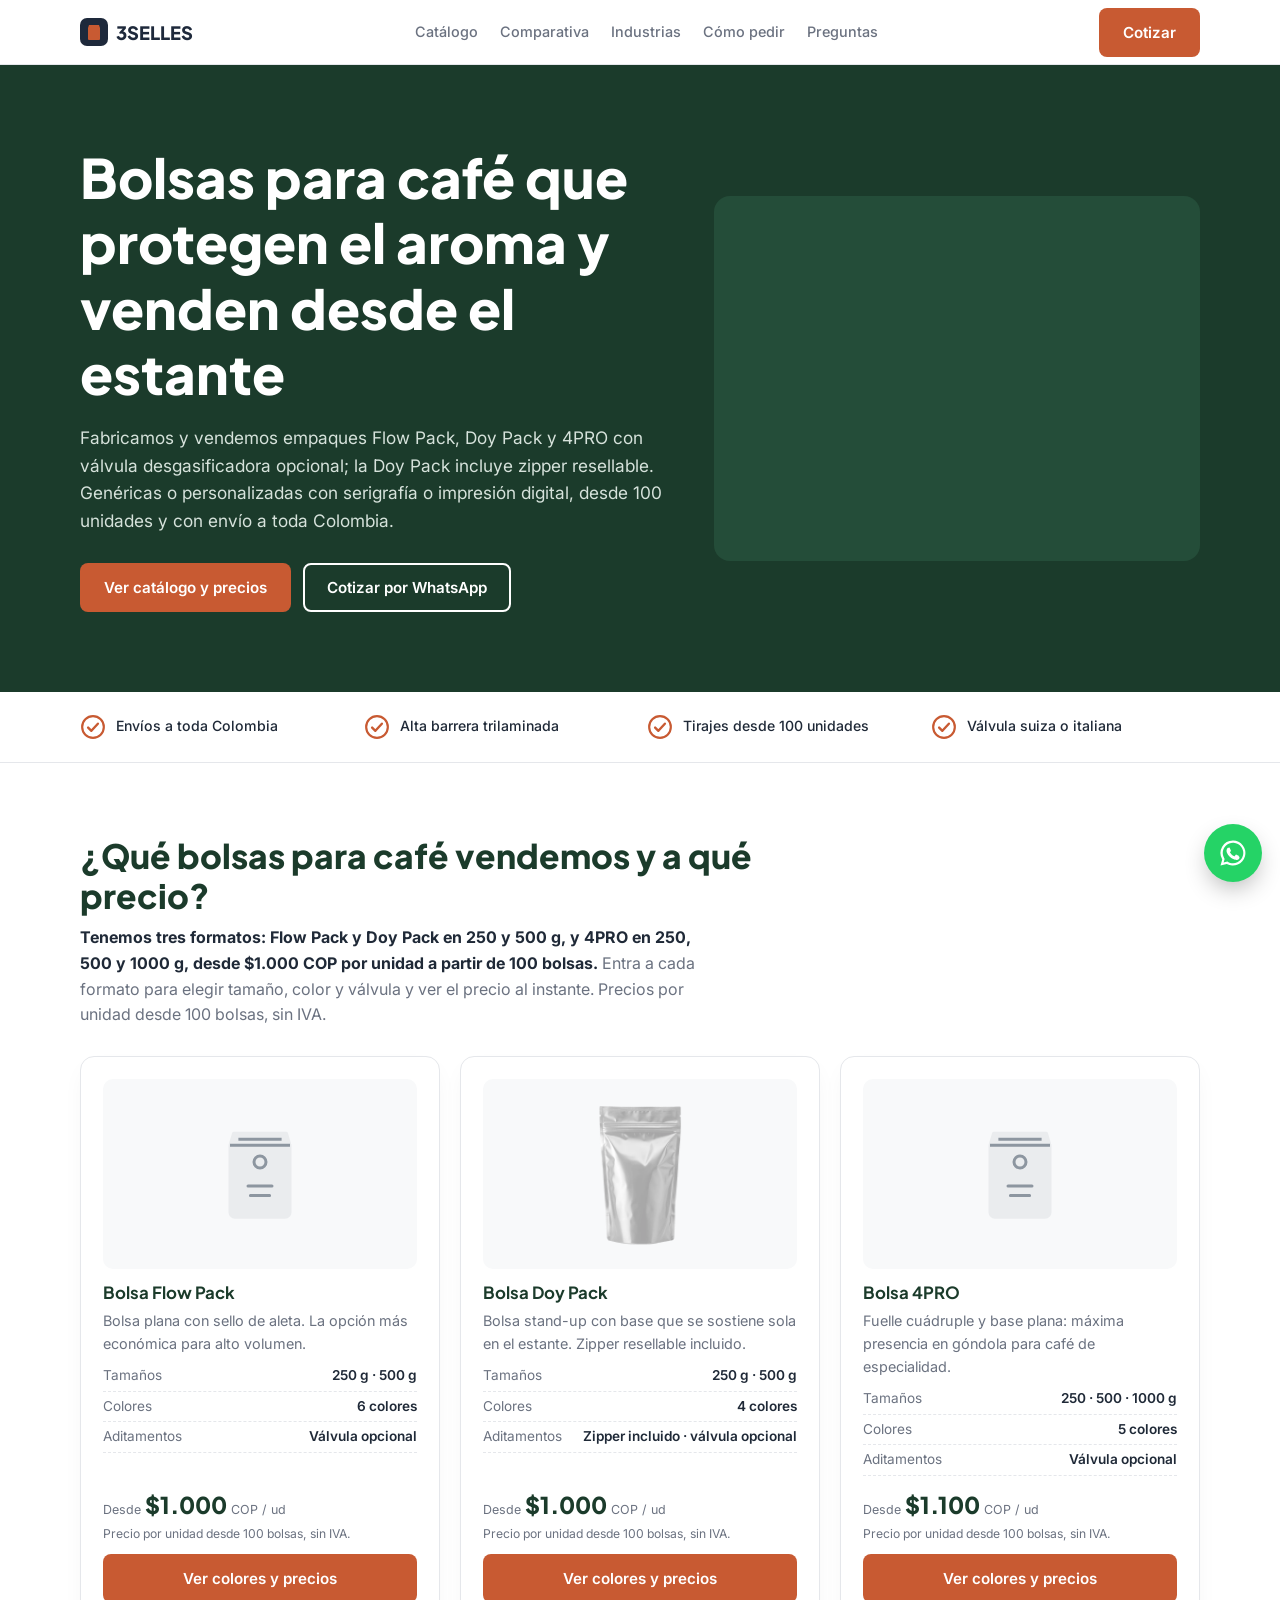
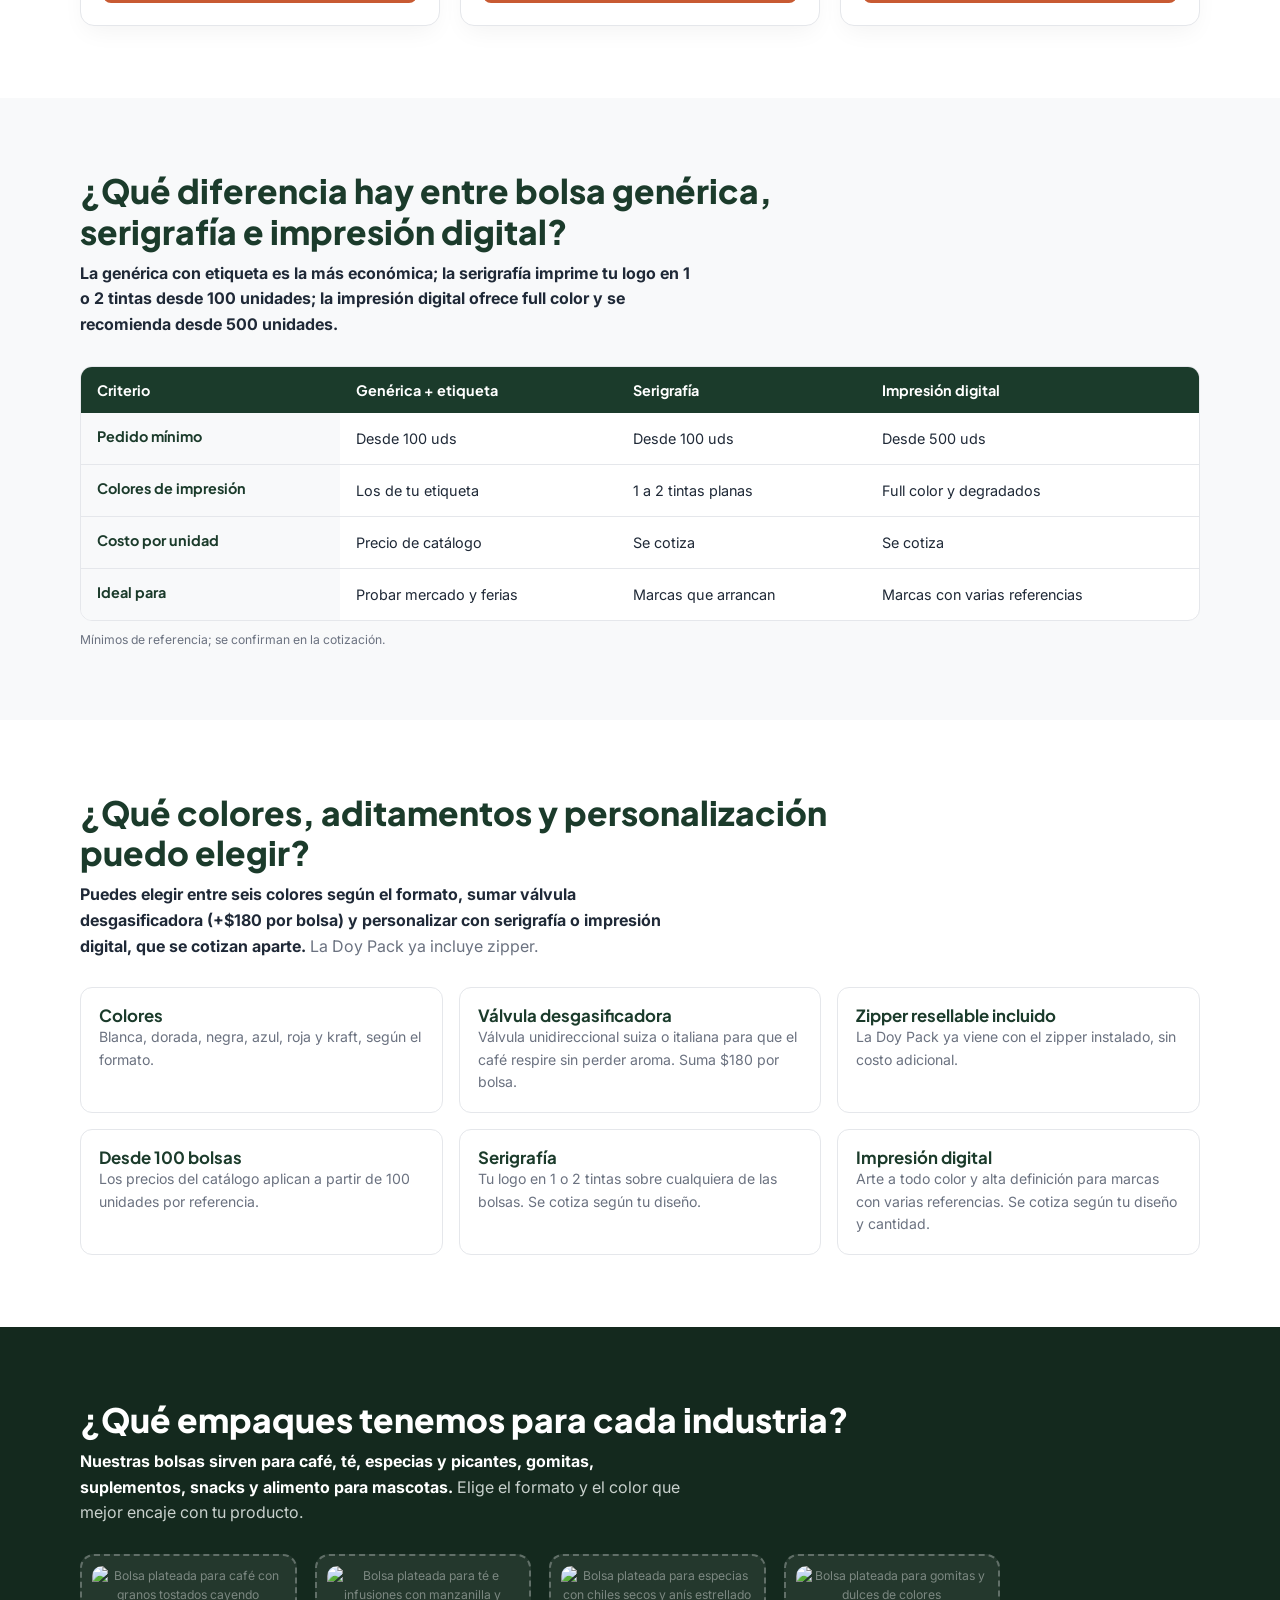
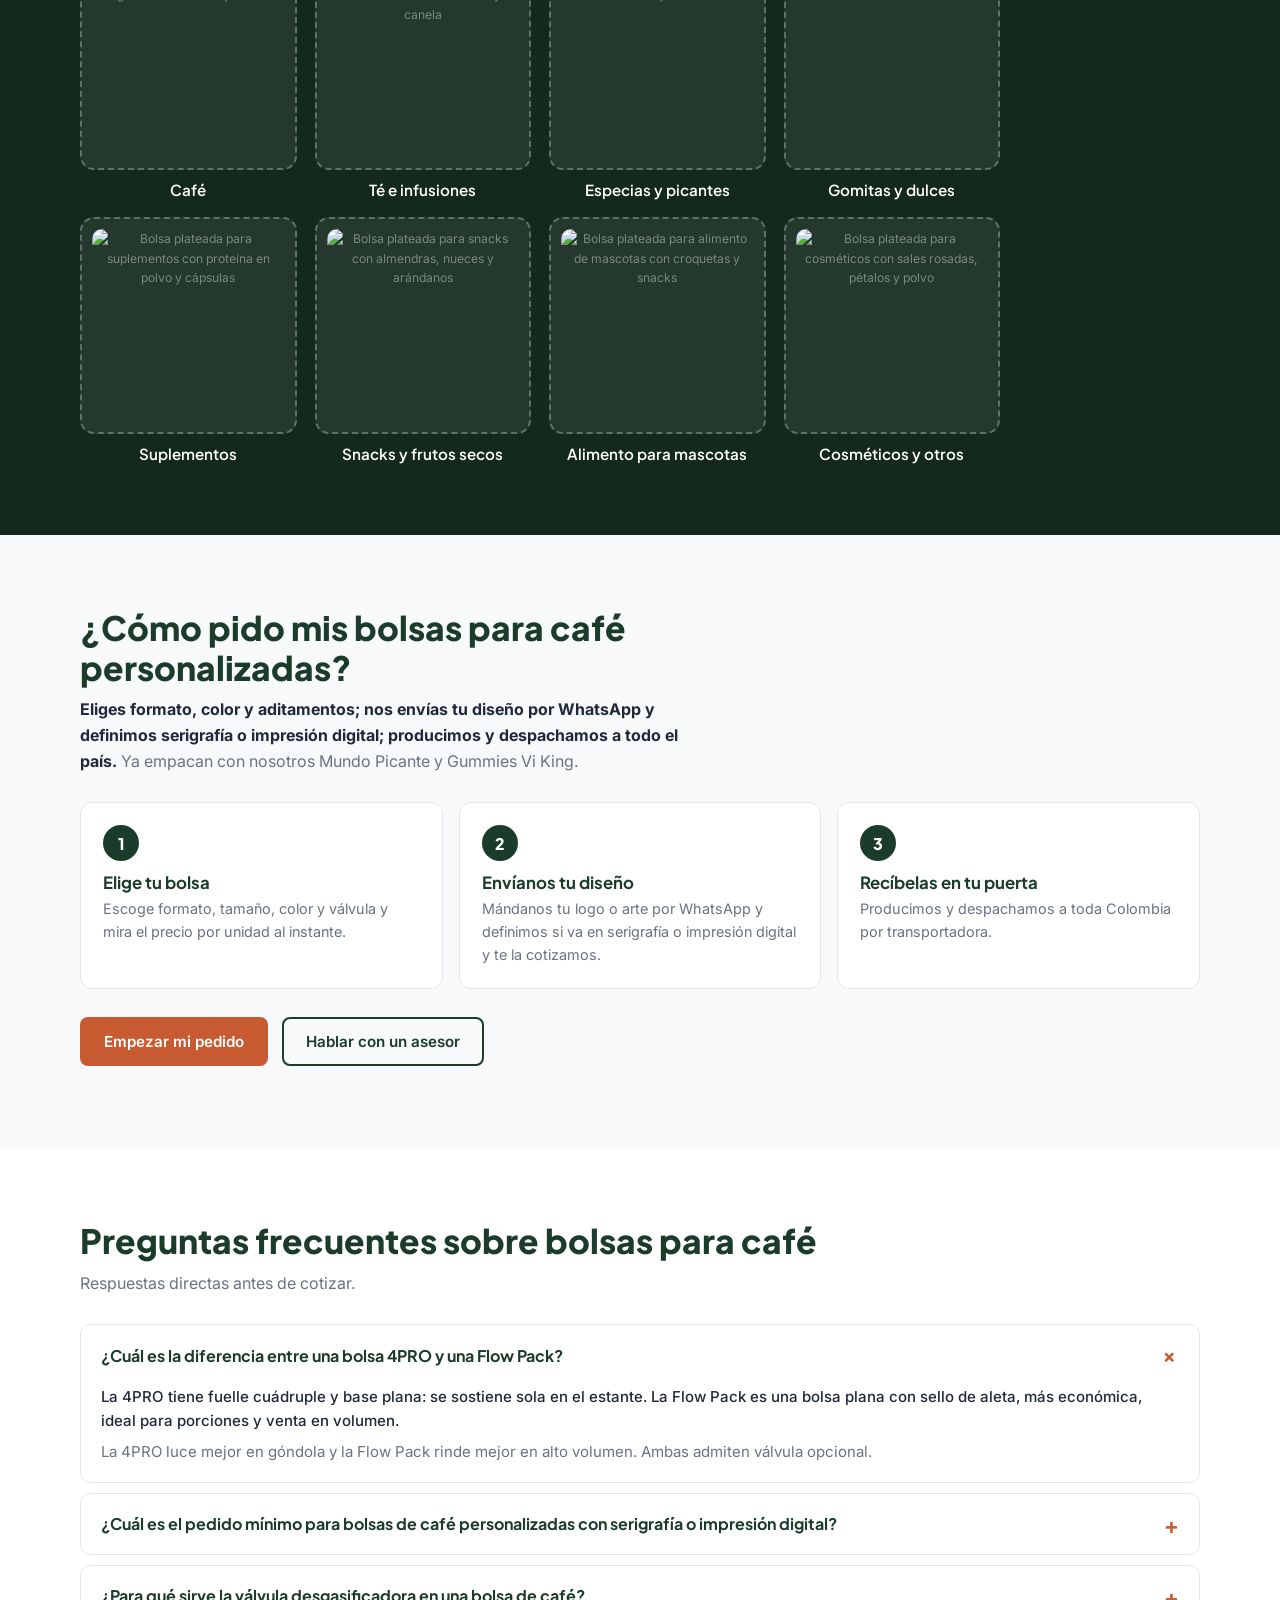
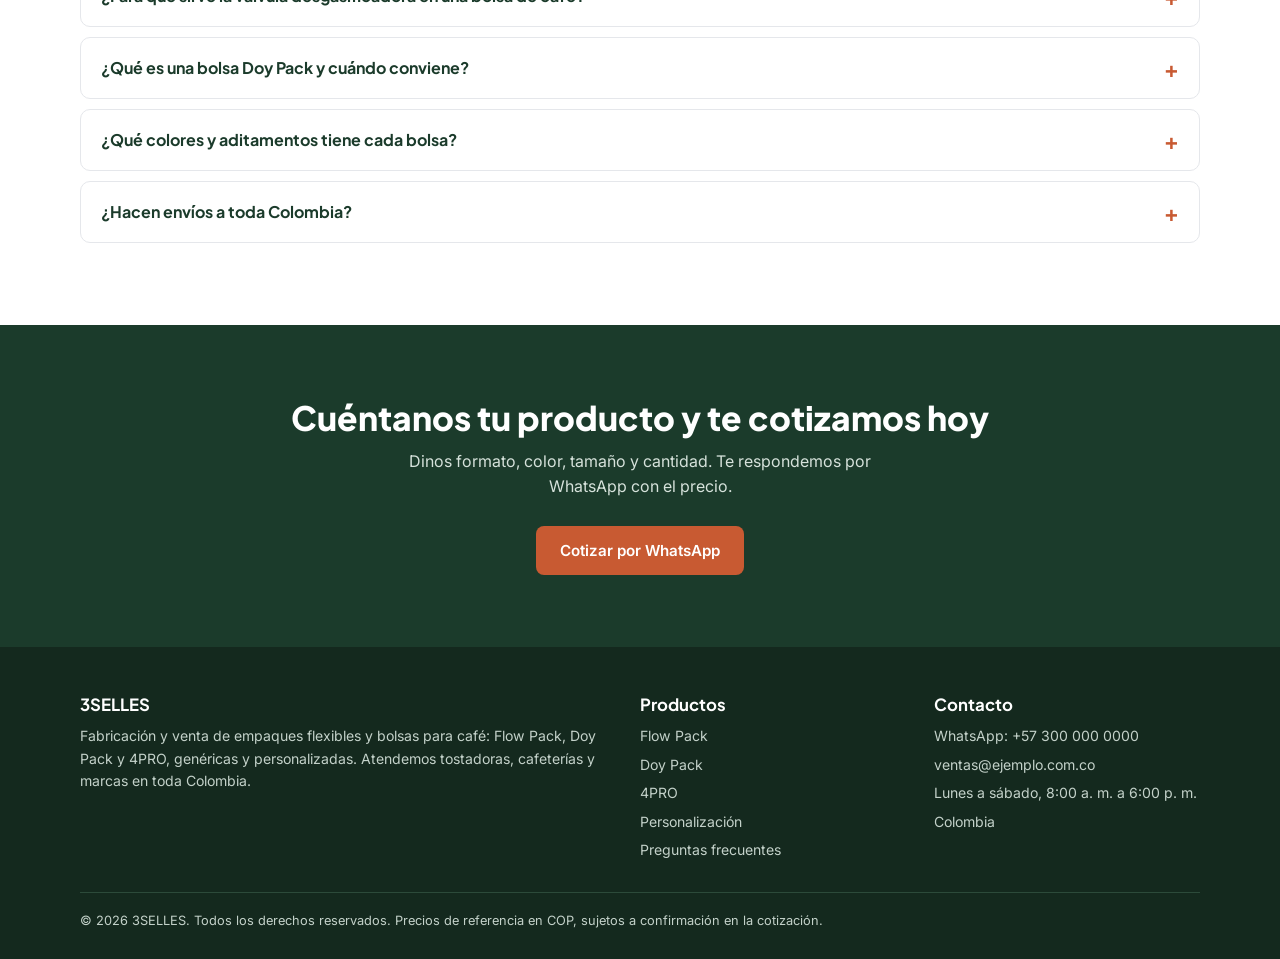
==== commit f1a95943: "Update index.html" ====
--- a/index.html
+++ b/index.html
@@ -109,14 +109,14 @@
 <h2>¿Qué empaques tenemos para cada industria?</h2>
 <p class="lead"><strong>Nuestras bolsas sirven para café, té, especias y picantes, gomitas, suplementos, snacks y alimento para mascotas.</strong> Elige el formato y el color que mejor encaje con tu producto.</p>
 <div class="ind">
-<figure><div class="box" role="img" aria-label="Espacio para foto de empaque de café"><svg aria-hidden="true" viewBox="0 0 60 80"><use href="#bag"/></svg><span>Tu foto aquí</span></div><figcaption>Café</figcaption></figure>
-<figure><div class="box" role="img" aria-label="Espacio para foto de empaque de té e infusiones"><svg aria-hidden="true" viewBox="0 0 60 80"><use href="#bag"/></svg><span>Tu foto aquí</span></div><figcaption>Té e infusiones</figcaption></figure>
-<figure><div class="box" role="img" aria-label="Espacio para foto de empaque de especias y picantes"><svg aria-hidden="true" viewBox="0 0 60 80"><use href="#bag"/></svg><span>Tu foto aquí</span></div><figcaption>Especias y picantes</figcaption></figure>
-<figure><div class="box" role="img" aria-label="Espacio para foto de empaque de gomitas y dulces"><svg aria-hidden="true" viewBox="0 0 60 80"><use href="#bag"/></svg><span>Tu foto aquí</span></div><figcaption>Gomitas y dulces</figcaption></figure>
-<figure><div class="box" role="img" aria-label="Espacio para foto de empaque de suplementos"><svg aria-hidden="true" viewBox="0 0 60 80"><use href="#bag"/></svg><span>Tu foto aquí</span></div><figcaption>Suplementos</figcaption></figure>
-<figure><div class="box" role="img" aria-label="Espacio para foto de empaque de snacks y frutos secos"><svg aria-hidden="true" viewBox="0 0 60 80"><use href="#bag"/></svg><span>Tu foto aquí</span></div><figcaption>Snacks y frutos secos</figcaption></figure>
-<figure><div class="box" role="img" aria-label="Espacio para foto de empaque de alimento para mascotas"><svg aria-hidden="true" viewBox="0 0 60 80"><use href="#bag"/></svg><span>Tu foto aquí</span></div><figcaption>Alimento para mascotas</figcaption></figure>
-<figure><div class="box" role="img" aria-label="Espacio para foto de empaque de cosméticos y otros"><svg aria-hidden="true" viewBox="0 0 60 80"><use href="#bag"/></svg><span>Tu foto aquí</span></div><figcaption>Cosméticos y otros</figcaption></figure>
+<figure><div class="box has"><img src="imag/Industria-Cafe.webp" alt="Bolsa plateada para café con granos tostados cayendo" width="400" height="400" loading="lazy"></div><figcaption>Café</figcaption></figure>
+<figure><div class="box has"><img src="imag/Industria-Te-Infusiones.webp" alt="Bolsa plateada para té e infusiones con manzanilla y canela" width="400" height="400" loading="lazy"></div><figcaption>Té e infusiones</figcaption></figure>
+<figure><div class="box has"><img src="imag/Industria-Especias-Picantes.webp" alt="Bolsa plateada para especias con chiles secos y anís estrellado" width="400" height="400" loading="lazy"></div><figcaption>Especias y picantes</figcaption></figure>
+<figure><div class="box has"><img src="imag/Industria-Gomitas-Dulces.webp" alt="Bolsa plateada para gomitas y dulces de colores" width="400" height="400" loading="lazy"></div><figcaption>Gomitas y dulces</figcaption></figure>
+<figure><div class="box has"><img src="imag/Industria-Suplementos.webp" alt="Bolsa plateada para suplementos con proteína en polvo y cápsulas" width="400" height="400" loading="lazy"></div><figcaption>Suplementos</figcaption></figure>
+<figure><div class="box has"><img src="imag/Industria-Snacks-Frutos-Secos.webp" alt="Bolsa plateada para snacks con almendras, nueces y arándanos" width="400" height="400" loading="lazy"></div><figcaption>Snacks y frutos secos</figcaption></figure>
+<figure><div class="box has"><img src="imag/Industria-Mascotas.webp" alt="Bolsa plateada para alimento de mascotas con croquetas y snacks" width="400" height="400" loading="lazy"></div><figcaption>Alimento para mascotas</figcaption></figure>
+<figure><div class="box has"><img src="imag/Industria-Cosmeticos.webp" alt="Bolsa plateada para cosméticos con sales rosadas, pétalos y polvo" width="400" height="400" loading="lazy"></div><figcaption>Cosméticos y otros</figcaption></figure>
 </div>
 </div></section>
 
--- a/estilos.css
+++ b/estilos.css
@@ -0,0 +1,145 @@
+:root{--g:#1B3B2B;--gd:#14291e;--a:#C85A32;--ad:#a94a27;--nv:#1E293B;--bg:#F8F9FA;--t:#1F2937;--m:#6B7280;--l:#E5E7EB}
+*{box-sizing:border-box;margin:0;padding:0}
+html{scroll-behavior:smooth}
+body{font-family:Inter,system-ui,sans-serif;color:var(--t);background:#fff;line-height:1.6}
+h1,h2,h3{font-family:'Plus Jakarta Sans',sans-serif;line-height:1.2;color:var(--g)}
+h1{font-size:clamp(2rem,5vw,3.4rem);font-weight:800}
+h2{font-size:clamp(1.5rem,3.2vw,2.1rem);font-weight:800;max-width:24em}
+h3{font-size:1.05rem}
+a{color:inherit}
+.wrap{max-width:1160px;margin:0 auto;padding:0 20px}
+section{padding:72px 0}
+.alt{background:var(--bg)}
+.lead{color:var(--m);max-width:62ch;margin:10px 0 28px}
+.lead strong{color:var(--t)}
+:focus-visible{outline:3px solid var(--a);outline-offset:2px}
+.btn{display:inline-flex;align-items:center;justify-content:center;gap:8px;padding:13px 22px;border-radius:8px;text-decoration:none;border:2px solid transparent;cursor:pointer;font:600 .95rem Inter,sans-serif;transition:all .3s ease}
+.btn-a{background:var(--a);color:#fff}.btn-a:hover{background:var(--ad);transform:translateY(-2px)}
+.btn-o{border-color:var(--g);color:var(--g);background:transparent}.btn-o:hover{background:var(--g);color:#fff}
+header{position:sticky;top:0;z-index:20;background:rgba(255,255,255,.95);backdrop-filter:blur(8px);border-bottom:1px solid var(--l)}
+header .wrap{display:flex;justify-content:space-between;align-items:center;height:64px}
+.logo{font:800 1.15rem 'Plus Jakarta Sans',sans-serif;color:var(--nv);text-decoration:none;display:flex;align-items:center;gap:8px}
+.logo svg{width:28px;height:28px}
+nav{display:flex;gap:22px;font-size:.9rem;font-weight:500}
+nav a{text-decoration:none;color:var(--m);transition:all .3s ease}nav a:hover{color:var(--a)}
+.hero{background:var(--g);color:#fff;padding:80px 0}
+.hero h1{color:#fff}
+.hero .grid{display:grid;gap:40px;align-items:center}
+.hero p{color:#d6e2db;max-width:56ch;margin:18px 0 28px;font-size:1.08rem}
+.btns{display:flex;gap:12px;flex-wrap:wrap}
+.hero .btn-o{border-color:#fff;color:#fff}.hero .btn-o:hover{background:#fff;color:var(--g)}
+.hero-img{aspect-ratio:4/3;border-radius:16px;background:#244d39 center/cover;overflow:hidden}
+.trust{background:#fff;border-bottom:1px solid var(--l);padding:22px 0}
+.trust ul{list-style:none;display:grid;grid-template-columns:repeat(2,1fr);gap:14px}
+.trust li{display:flex;gap:10px;align-items:center;font-size:.88rem;font-weight:500}
+.trust svg{width:26px;height:26px;color:var(--a);flex:none}
+.cards{display:grid;gap:20px;grid-template-columns:1fr}
+.card{background:#fff;border:1px solid var(--l);border-radius:14px;padding:22px;display:flex;flex-direction:column;box-shadow:0 10px 25px -5px rgba(0,0,0,.05);transition:all .3s ease}
+.card:hover{transform:translateY(-4px);box-shadow:0 18px 32px -8px rgba(27,59,43,.18)}
+.card p{font-size:.9rem;color:var(--m);margin:6px 0 10px}
+.card ul{list-style:none;font-size:.85rem;display:grid;gap:4px;margin-bottom:14px}
+.card li{display:flex;justify-content:space-between;gap:10px;border-bottom:1px dashed var(--l);padding-bottom:4px}
+.card li span:first-child{color:var(--m)}.card li span:last-child{font-weight:600;text-align:right}
+.price{font:800 1.45rem 'Plus Jakarta Sans',sans-serif;color:var(--g)}
+.price small{font:400 .78rem Inter,sans-serif;color:var(--m)}
+.card [itemprop=offers]{margin-top:auto}
+.card .btn{margin-top:12px}
+.note{display:block;font-size:.76rem;color:var(--m);margin-top:6px;line-height:1.4}
+.fld{margin-bottom:12px;font-size:.85rem}
+.fld>b{display:block;color:var(--m);font-weight:600;margin-bottom:6px}
+.pills,.cols{display:flex;gap:8px;flex-wrap:wrap}
+.pills label,.cols label{position:relative;cursor:pointer}
+.pills input,.cols input{position:absolute;opacity:0;width:0;height:0}
+.pills span{display:block;padding:7px 16px;border:1px solid var(--l);border-radius:99px;font-weight:600;font-size:.85rem;transition:all .3s ease}
+.pills label:hover span{border-color:var(--g)}
+.pills input:checked+span{background:var(--g);color:#fff;border-color:var(--g)}
+.cols span{display:block;width:28px;height:28px;border-radius:50%;border:1px solid #b9bec2;transition:all .3s ease}
+.cols label:hover span{transform:scale(1.1)}
+.cols input:checked+span{box-shadow:0 0 0 2px #fff,0 0 0 4px var(--g)}
+.pills input:focus-visible+span,.cols input:focus-visible+span{outline:3px solid var(--a);outline-offset:3px}
+.adds{border:1px solid var(--l);border-radius:10px;padding:10px 12px 12px;margin-bottom:14px;display:grid;gap:9px}
+.adds legend{font:600 .8rem Inter,sans-serif;color:var(--m);padding:0 6px}
+.adds label{display:flex;align-items:center;gap:10px;font-size:.88rem;cursor:pointer}
+.adds input{width:18px;height:18px;accent-color:var(--a);flex:none}
+.adds em{margin-left:auto;font-style:normal;font-weight:600;color:var(--a)}
+.sel{display:flex;align-items:center;justify-content:space-between;gap:10px;font-size:.85rem;color:var(--m);margin-bottom:14px}
+.sel select{font:500 .85rem Inter,sans-serif;padding:8px 10px;border:1px solid var(--l);border-radius:8px;background:#fff;color:var(--t);max-width:62%}
+.tw{overflow-x:auto;border:1px solid var(--l);border-radius:12px;background:#fff}
+table{width:100%;border-collapse:collapse;min-width:680px;font-size:.9rem}
+th,td{padding:14px 16px;text-align:left;border-bottom:1px solid var(--l);vertical-align:top}
+th{background:var(--g);color:#fff;font:700 .9rem 'Plus Jakarta Sans',sans-serif}
+tbody th{background:var(--bg);color:var(--g)}
+tr:last-child td,tr:last-child th{border-bottom:0}
+.opts{display:grid;gap:16px;grid-template-columns:1fr}
+.opt{background:#fff;border:1px solid var(--l);border-radius:12px;padding:18px;transition:all .3s ease}
+.opt:hover{border-color:var(--a)}
+.opt p{font-size:.88rem;color:var(--m)}
+.dk{background:var(--gd);color:#fff}
+.dk h2{color:#fff}.dk .lead{color:#c9d1cd}.dk .lead strong{color:#fff}
+.ind{display:grid;grid-template-columns:repeat(2,1fr);gap:18px;max-width:920px;margin-top:8px}
+.ind figure{margin:0}
+.ind .box{aspect-ratio:1;border:2px dashed rgba(255,255,255,.28);border-radius:14px;background:rgba(255,255,255,.07);display:flex;flex-direction:column;align-items:center;justify-content:center;gap:8px;color:rgba(255,255,255,.4);font-size:.76rem;text-align:center;padding:10px;overflow:hidden;transition:all .3s ease}
+.ind .box:hover{border-color:var(--a);transform:translateY(-3px)}
+.ind .box svg{height:46px;width:auto}
+.ind .box img{width:100%;height:100%;object-fit:cover;display:block;border-radius:10px}
+.ind figcaption{margin-top:10px;text-align:center;font:600 .95rem 'Plus Jakarta Sans',sans-serif;color:#fff}
+@media(min-width:760px){.ind{grid-template-columns:repeat(4,1fr)}}
+.steps{list-style:none;display:grid;gap:16px;counter-reset:s;margin-bottom:28px}
+.steps li{background:#fff;border:1px solid var(--l);border-radius:12px;padding:22px;transition:all .3s ease}
+.steps li:hover{border-color:var(--a);transform:translateY(-3px)}
+.steps li::before{counter-increment:s;content:counter(s);display:grid;place-items:center;width:36px;height:36px;border-radius:50%;background:var(--g);color:#fff;font:800 1rem 'Plus Jakarta Sans',sans-serif;margin-bottom:12px}
+.steps p{font-size:.9rem;color:var(--m);margin-top:4px}
+#como-pedir .btn{margin:0 10px 10px 0}
+.faq details{background:#fff;border:1px solid var(--l);border-radius:10px;margin-bottom:10px}
+.faq summary{list-style:none;cursor:pointer;padding:16px 20px;font:700 1rem 'Plus Jakarta Sans',sans-serif;color:var(--g);display:flex;justify-content:space-between;gap:16px;align-items:center}
+.faq summary::-webkit-details-marker{display:none}
+.faq summary::after{content:"+";font-size:1.4rem;color:var(--a);transition:transform .3s ease}
+.faq details[open] summary::after{transform:rotate(45deg)}
+.ans{padding:0 20px 18px;color:var(--m);font-size:.94rem}
+.ans p:first-child{color:var(--t);font-weight:500;margin-bottom:6px}
+.cta{background:var(--g);color:#fff;text-align:center}
+.cta h2{color:#fff;margin:0 auto}.cta p{color:#d6e2db;margin:12px auto 26px;max-width:52ch}
+footer{background:var(--gd);color:#c3d1c9;padding:48px 0 28px;font-size:.88rem}
+footer .grid{display:grid;gap:28px;grid-template-columns:1fr}
+footer h3{color:#fff;margin-bottom:10px}
+footer a{text-decoration:none}footer a:hover{color:#fff}
+footer ul{list-style:none;display:grid;gap:6px}
+.copy{border-top:1px solid #2c4a3a;margin-top:30px;padding-top:18px;font-size:.8rem}
+.wa-float{position:fixed;right:18px;bottom:18px;z-index:30;width:58px;height:58px;border-radius:50%;background:#25D366;color:#fff;display:grid;place-items:center;box-shadow:0 10px 25px -5px rgba(0,0,0,.3);transition:all .3s ease}
+.wa-float:hover{transform:scale(1.08)}.wa-float svg{width:30px;height:30px}
+@media(min-width:640px){.cards,.opts{grid-template-columns:repeat(2,1fr)}.trust ul{grid-template-columns:repeat(4,1fr)}footer .grid{grid-template-columns:2fr 1fr 1fr}}
+@media(min-width:760px){.steps{grid-template-columns:repeat(3,1fr)}}
+@media(min-width:960px){.hero .grid{grid-template-columns:1.1fr .9fr}.cards,.opts{grid-template-columns:repeat(3,1fr)}}
+@media(max-width:700px){nav{display:none}}
+@media(prefers-reduced-motion:reduce){*{transition:none!important;scroll-behavior:auto!important}}
+/* miniaturas y producto */
+.thumb{position:relative;height:190px;border-radius:10px;overflow:hidden;background:var(--bg);display:grid;place-items:center;color:#8d96a0;margin-bottom:14px}
+a.thumb{text-decoration:none}
+.thumb svg{height:96px;width:auto;transition:color .3s ease}
+.thumb img{position:absolute;inset:0;width:100%;height:100%;object-fit:contain;padding:12px;display:block}
+.thumb img[hidden]{display:none}
+.card h3 a{text-decoration:none}.card h3 a:hover{color:var(--a)}
+.card .btn{margin-top:12px}
+.crumb{font-size:.85rem;color:var(--m);padding:18px 0 0}
+.crumb a{text-decoration:none}.crumb a:hover{color:var(--a)}
+.pdp{display:grid;gap:22px;padding:18px 0 40px}
+.pdp h1{font-size:clamp(1.6rem,4vw,2.2rem)}
+.pdp .lead{margin:8px 0 14px}
+.zoom{position:relative;display:block;width:100%;padding:0;border:1px solid var(--l);border-radius:14px;background:var(--bg);cursor:zoom-in;overflow:hidden}
+.pdp .thumb{height:250px;margin:0;border-radius:14px;background:transparent}
+.hint{position:absolute;right:10px;bottom:10px;z-index:2;background:rgba(255,255,255,.94);border:1px solid var(--l);border-radius:99px;padding:4px 12px;font:600 .75rem Inter,sans-serif;color:var(--g)}
+.facts{list-style:none;font-size:.88rem;display:grid;gap:4px;margin-bottom:16px}
+.facts li{display:flex;justify-content:space-between;gap:12px;border-bottom:1px dashed var(--l);padding-bottom:4px}
+.facts li span:first-child{color:var(--m)}.facts li span:last-child{font-weight:600;text-align:right}
+.buy{position:sticky;bottom:0;z-index:5;display:flex;gap:14px;align-items:center;justify-content:space-between;background:#fff;border-top:1px solid var(--l);padding:12px 0;margin-top:6px}
+.buy .btn{flex:none;padding:12px 18px}
+.buy .price{font-size:1.3rem;line-height:1.2}
+.stx{display:block;font:500 .74rem Inter,sans-serif;color:var(--m);margin-top:2px}
+.others{font-size:.9rem;color:var(--m);padding-bottom:48px}
+.others a{color:var(--g);font-weight:600}
+dialog{border:0;padding:0;background:transparent;max-width:min(92vw,720px);max-height:92vh;overflow:visible;margin:auto}
+dialog::backdrop{background:rgba(10,20,15,.78)}
+dialog img{display:block;max-width:100%;max-height:88vh;margin:auto;background:#fff;border-radius:14px;padding:16px;cursor:zoom-out}
+dialog .x{position:absolute;top:-12px;right:-12px;width:38px;height:38px;border-radius:50%;border:0;background:var(--a);color:#fff;font-size:1.4rem;line-height:1;cursor:pointer}
+@media(min-width:860px){.pdp{grid-template-columns:minmax(0,5fr) minmax(0,6fr);gap:48px;align-items:start}.pdp .thumb{height:540px}.buy{position:static;border-top:0;padding:6px 0}}
+@media(max-width:700px){.pp .wa-float{display:none}}
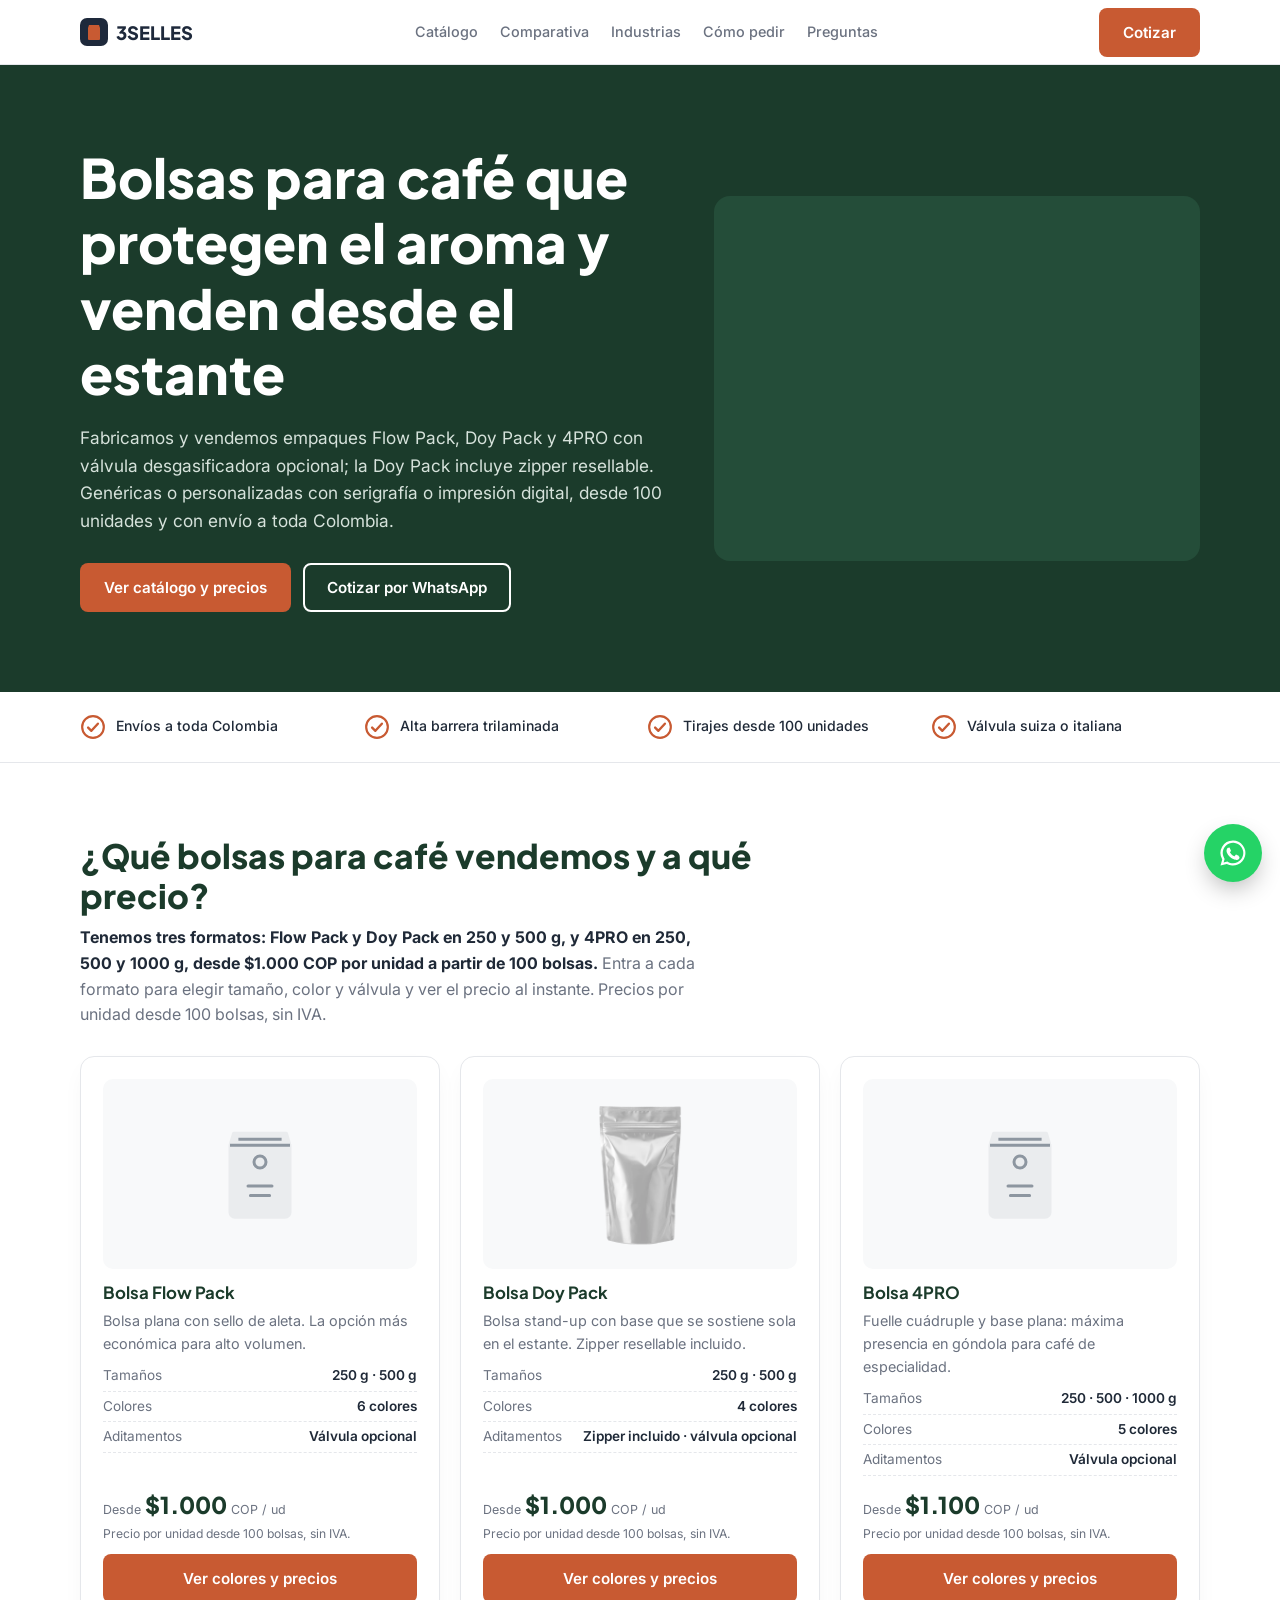
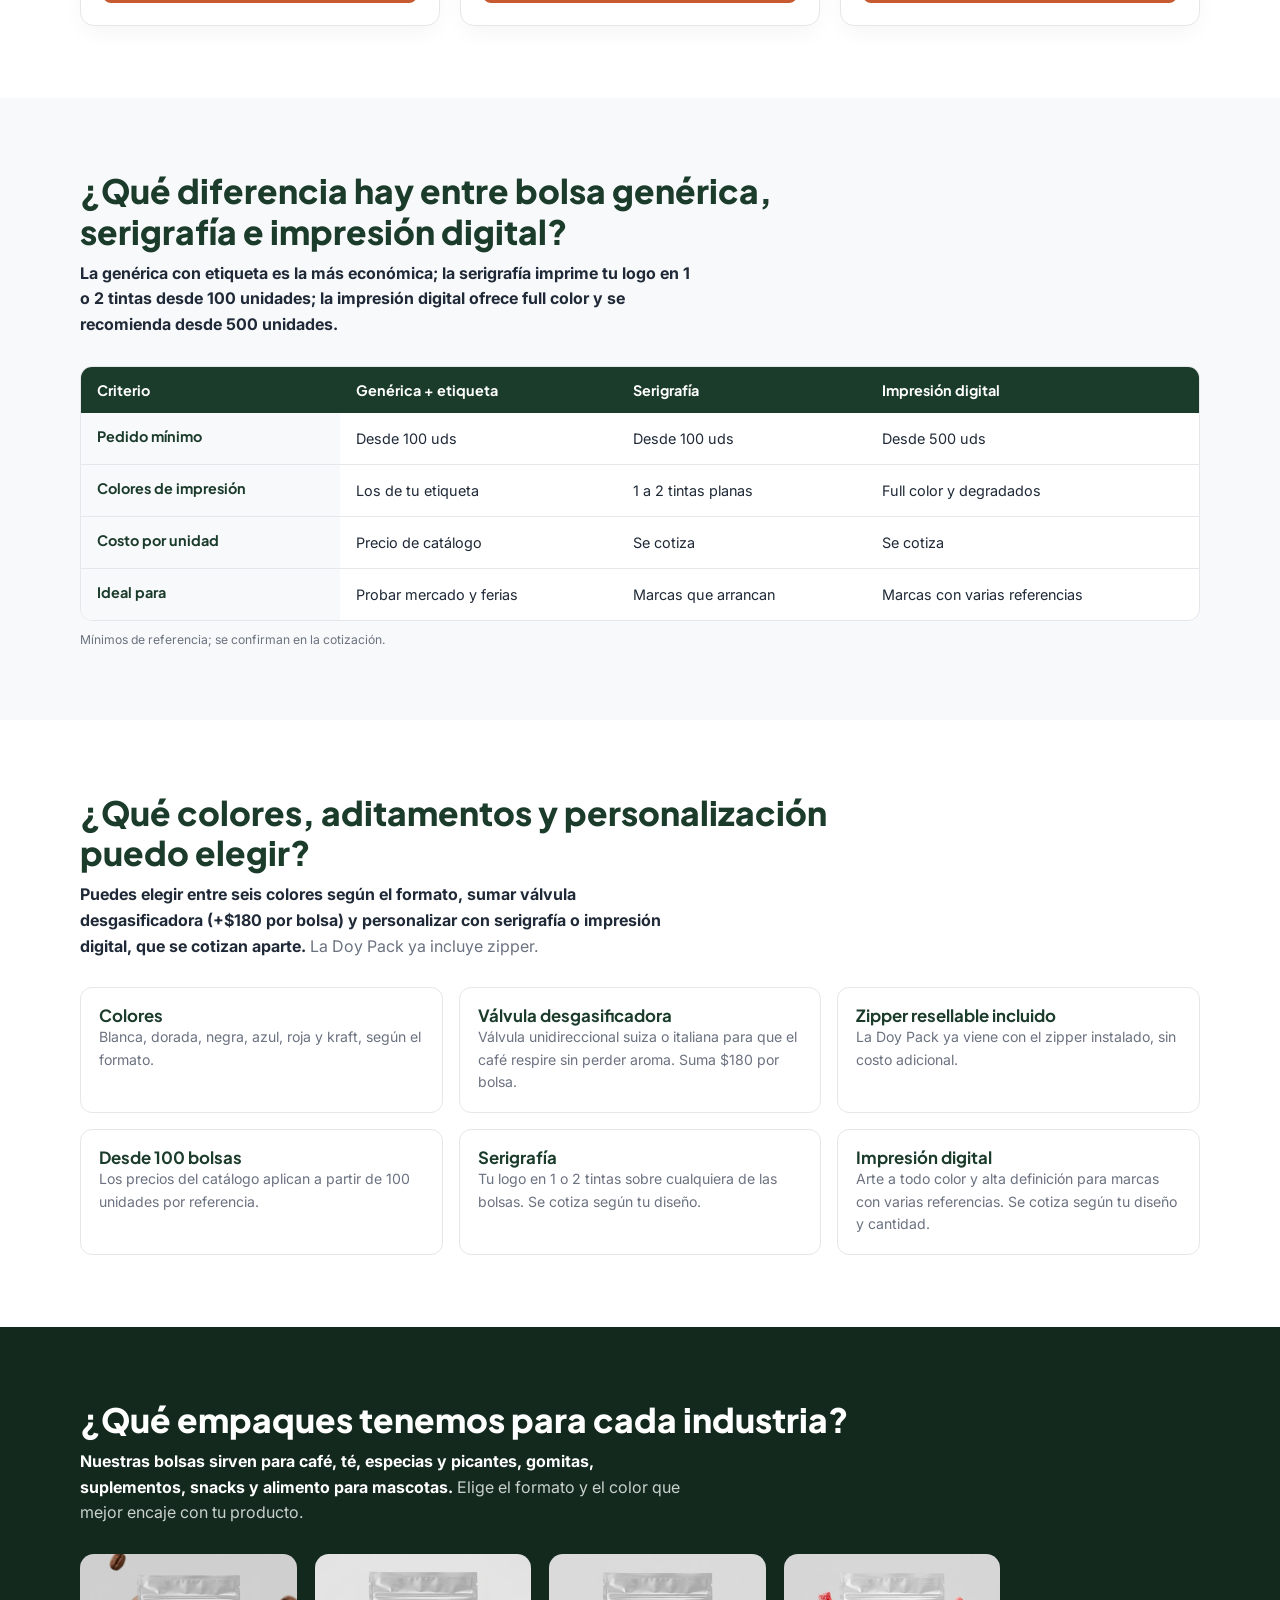
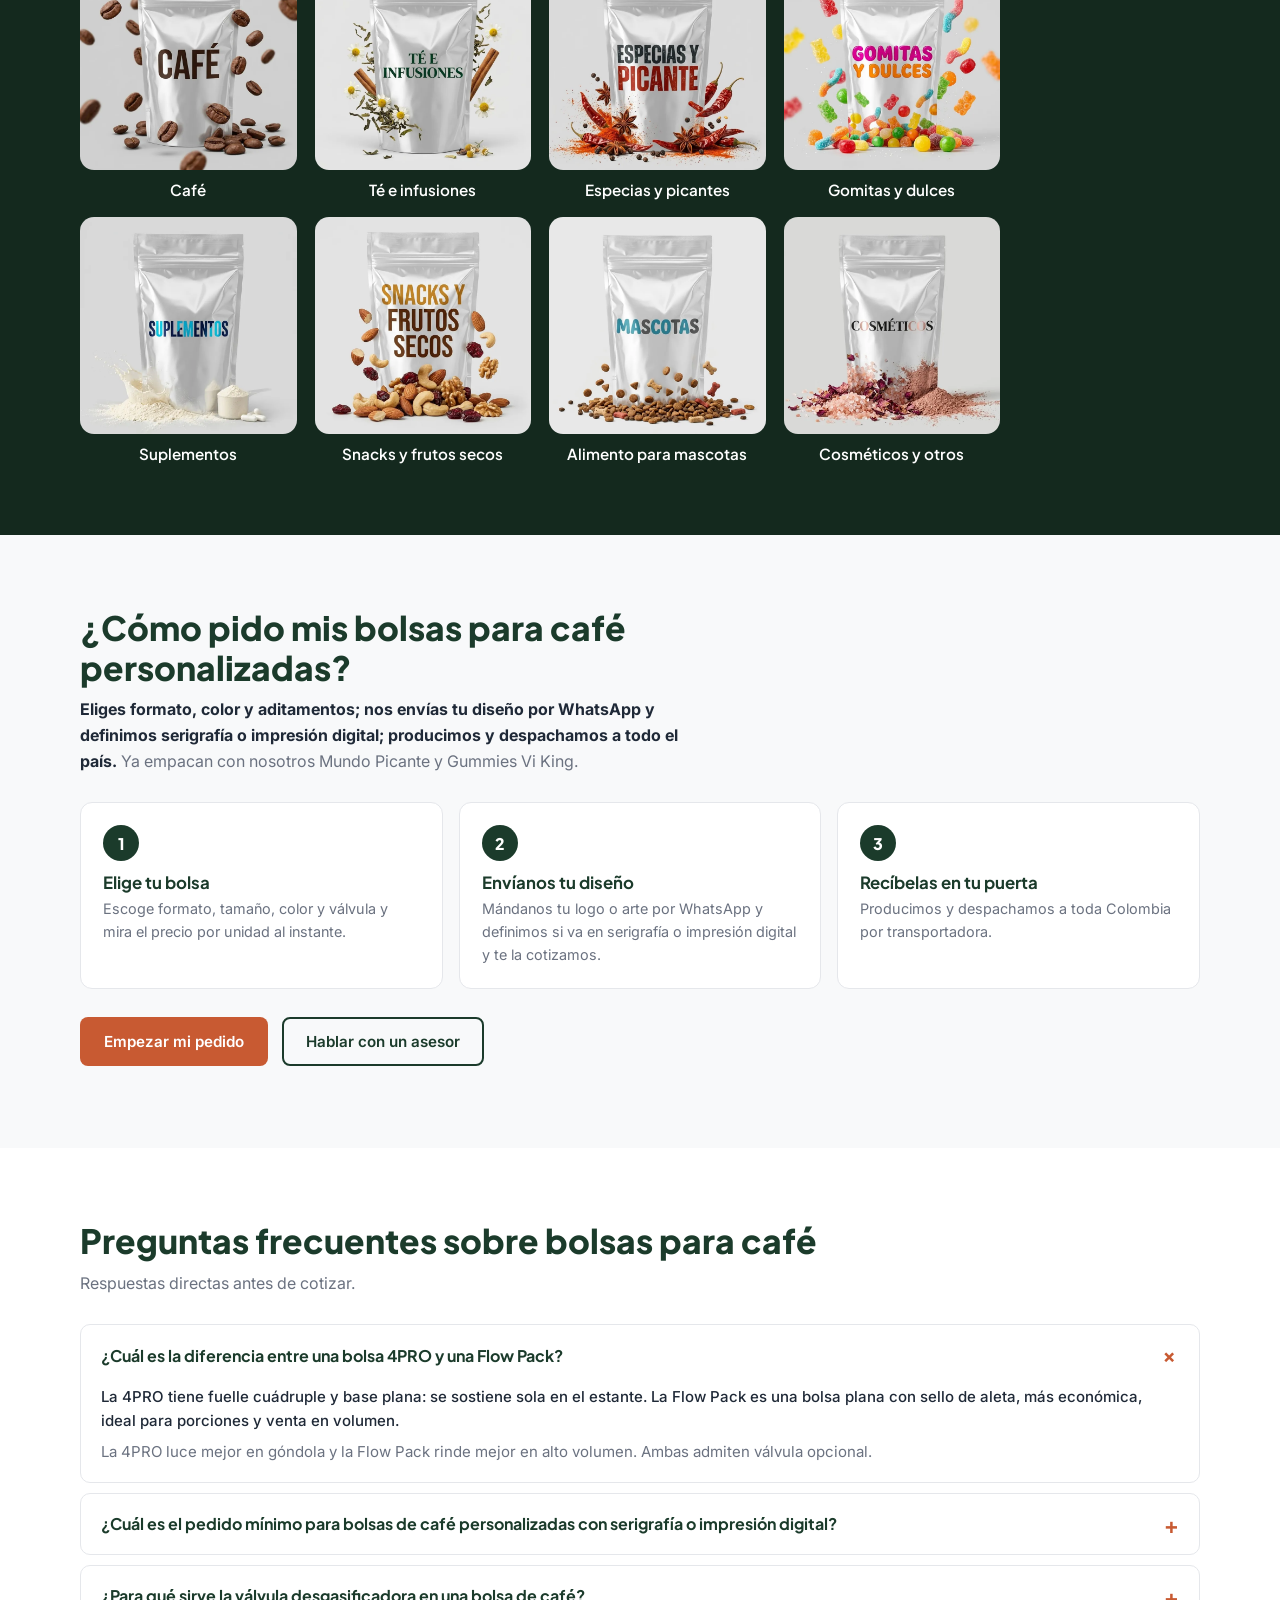
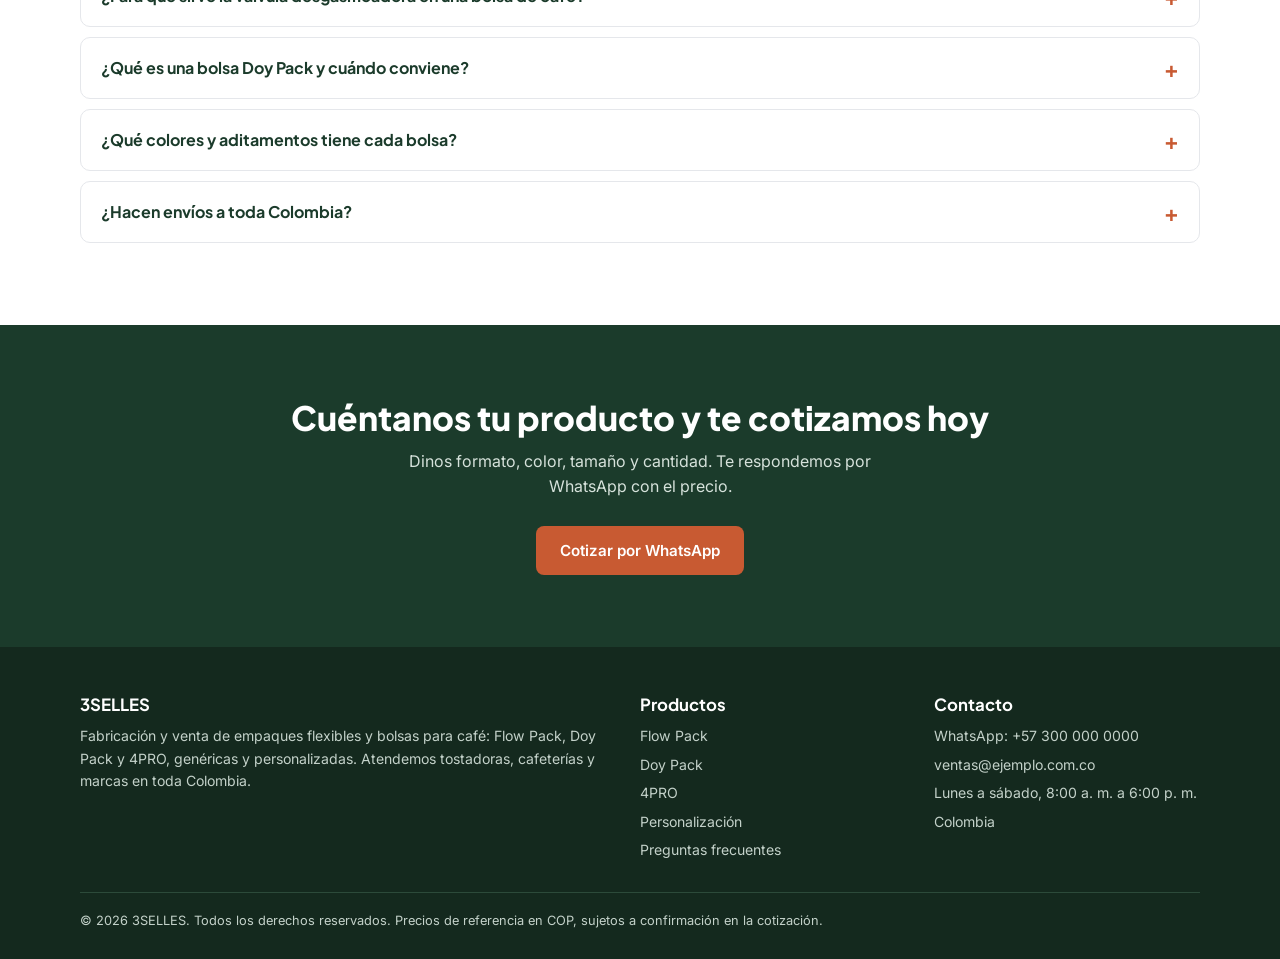
==== commit 6c7d38b8: "Update index.html" ====
--- a/index.html
+++ b/index.html
@@ -17,6 +17,11 @@
 <script type="application/ld+json">
 {"@context":"https://schema.org","@graph":[{"@type":"Organization","name":"3SELLES","description":"Fabricación y venta de empaques flexibles y bolsas para café: Flow Pack, Doy Pack y 4PRO, genéricas y personalizadas con serigrafía o impresión digital.","areaServed":{"@type":"Country","name":"Colombia"},"contactPoint":{"@type":"ContactPoint","contactType":"sales","telephone":"+57-300-000-0000","availableLanguage":"Spanish"}},{"@type":"FAQPage","mainEntity":[{"@type":"Question","name":"¿Cuál es la diferencia entre una bolsa 4PRO y una Flow Pack?","acceptedAnswer":{"@type":"Answer","text":"La 4PRO tiene fuelle cuádruple y base plana: se sostiene sola en el estante. La Flow Pack es una bolsa plana con sello de aleta, más económica, ideal para porciones y venta en volumen."}},{"@type":"Question","name":"¿Cuál es el pedido mínimo para bolsas de café personalizadas con serigrafía o impresión digital?","acceptedAnswer":{"@type":"Answer","text":"La serigrafía arranca desde 100 unidades y la impresión digital se recomienda desde 500 unidades. Ambas se cotizan según tu diseño y cantidad."}},{"@type":"Question","name":"¿Para qué sirve la válvula desgasificadora en una bolsa de café?","acceptedAnswer":{"@type":"Answer","text":"Deja salir el CO₂ que libera el café tostado sin permitir la entrada de oxígeno. La bolsa no se infla y el grano conserva aroma y frescura por más tiempo."}},{"@type":"Question","name":"¿Qué es una bolsa Doy Pack y cuándo conviene?","acceptedAnswer":{"@type":"Answer","text":"Es una bolsa stand-up con base inferior que le permite pararse sola. Se ofrece en 250 g y 500 g, con zipper resellable incluido y válvula opcional."}},{"@type":"Question","name":"¿Qué colores y aditamentos tiene cada bolsa?","acceptedAnswer":{"@type":"Answer","text":"Flow Pack: blanca, dorada, negra, azul, roja y kraft. Doy Pack: blanca, dorada, negra y kraft. 4PRO: blanca, dorada, negra, azul y roja. Todas admiten válvula opcional (+$180 por bolsa); la Doy Pack ya incluye zipper resellable."}},{"@type":"Question","name":"¿Hacen envíos a toda Colombia?","acceptedAnswer":{"@type":"Answer","text":"Sí. Despachamos a todo el país por transportadora. Los tiempos dependen del producto y de la cantidad, y te los confirmamos al cotizar."}}]}]}
 </script>
+<link rel="icon" href="favicon.svg" type="image/svg+xml">
+<link rel="icon" href="favicon.ico" sizes="48x48">
+<link rel="icon" href="icon-192.png" sizes="192x192" type="image/png">
+<link rel="apple-touch-icon" href="apple-touch-icon.png">
+<meta name="theme-color" content="#1B3B2B">
 <link rel="stylesheet" href="estilos.css">
 </head>
 <body>
--- a/estilos.css
+++ b/estilos.css
@@ -143,3 +143,23 @@
 dialog .x{position:absolute;top:-12px;right:-12px;width:38px;height:38px;border-radius:50%;border:0;background:var(--a);color:#fff;font-size:1.4rem;line-height:1;cursor:pointer}
 @media(min-width:860px){.pdp{grid-template-columns:minmax(0,5fr) minmax(0,6fr);gap:48px;align-items:start}.pdp .thumb{height:540px}.buy{position:static;border-top:0;padding:6px 0}}
 @media(max-width:700px){.pp .wa-float{display:none}}
+.ind .box.has{border:0;padding:0;background:#e8eaec}
+.ind .box.has img{border-radius:0}
+/* producto v3: foto entre los datos y las opciones, barra de compra siempre visible */
+.pdp{grid-template-areas:"head" "gal" "cfgw" "buy"}
+.pdp .head{grid-area:head}.pdp .gal{grid-area:gal}.pdp .cfgw{grid-area:cfgw}.pdp .buy{grid-area:buy}
+.pdp .thumb{height:240px}
+.buy{position:fixed;left:0;right:0;bottom:0;z-index:40;margin:0;padding:10px 20px calc(10px + env(safe-area-inset-bottom,0px));box-shadow:0 -6px 18px -8px rgba(0,0,0,.18)}
+.buy .price{display:flex;flex-direction:column;line-height:1.15}
+.buy .pl2{display:block;font-size:.74rem}
+.buy .pv{font-size:1.45rem}
+.buy .btn{padding:12px 16px;font-size:.9rem}
+.buy .stx{font-size:.7rem}
+.pp main{padding-bottom:84px}
+@media(min-width:860px){
+.pdp{grid-template-columns:minmax(0,5fr) minmax(0,6fr);grid-template-areas:"gal head" "gal cfgw" "gal buy";grid-template-rows:auto auto 1fr;align-items:start}
+.pdp .gal{position:sticky;top:84px}
+.pdp .thumb{height:540px}
+.buy{position:static;box-shadow:none;padding:6px 0;border-top:1px solid var(--l)}
+.pp main{padding-bottom:0}
+}
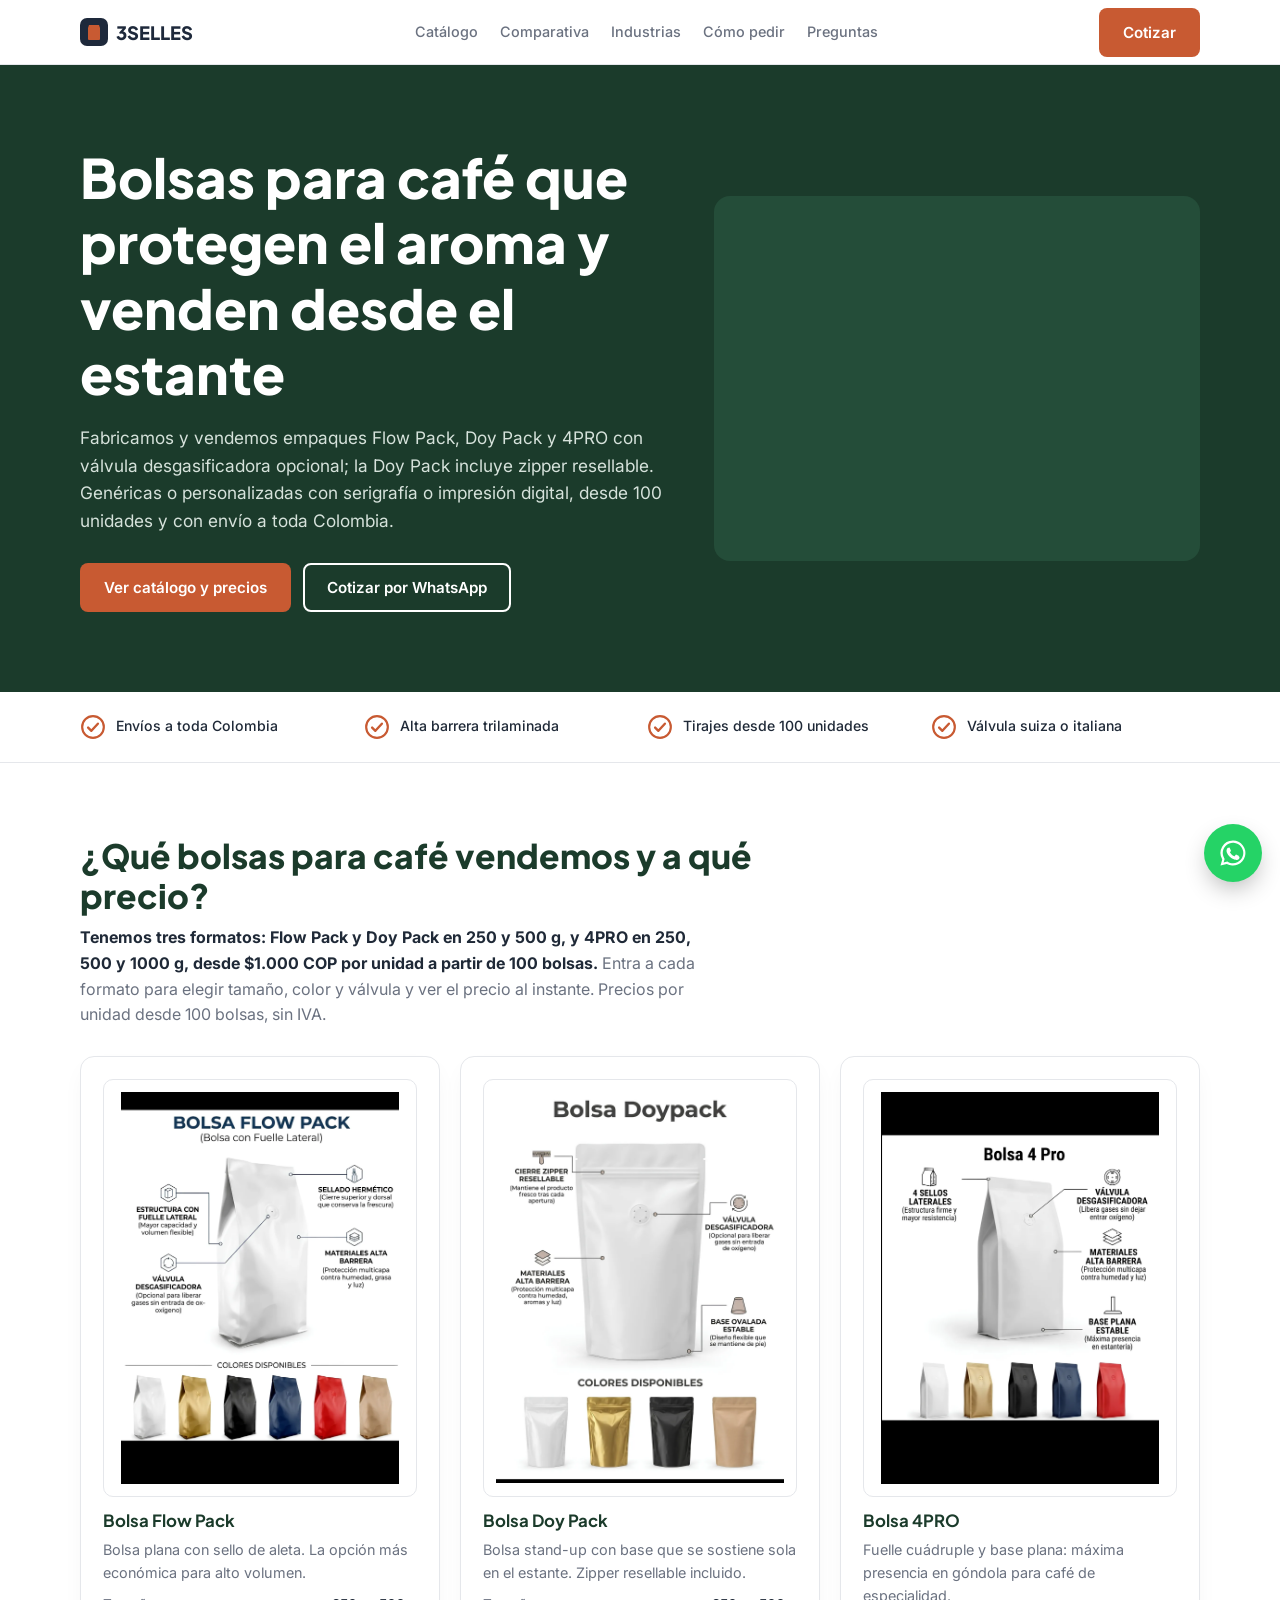
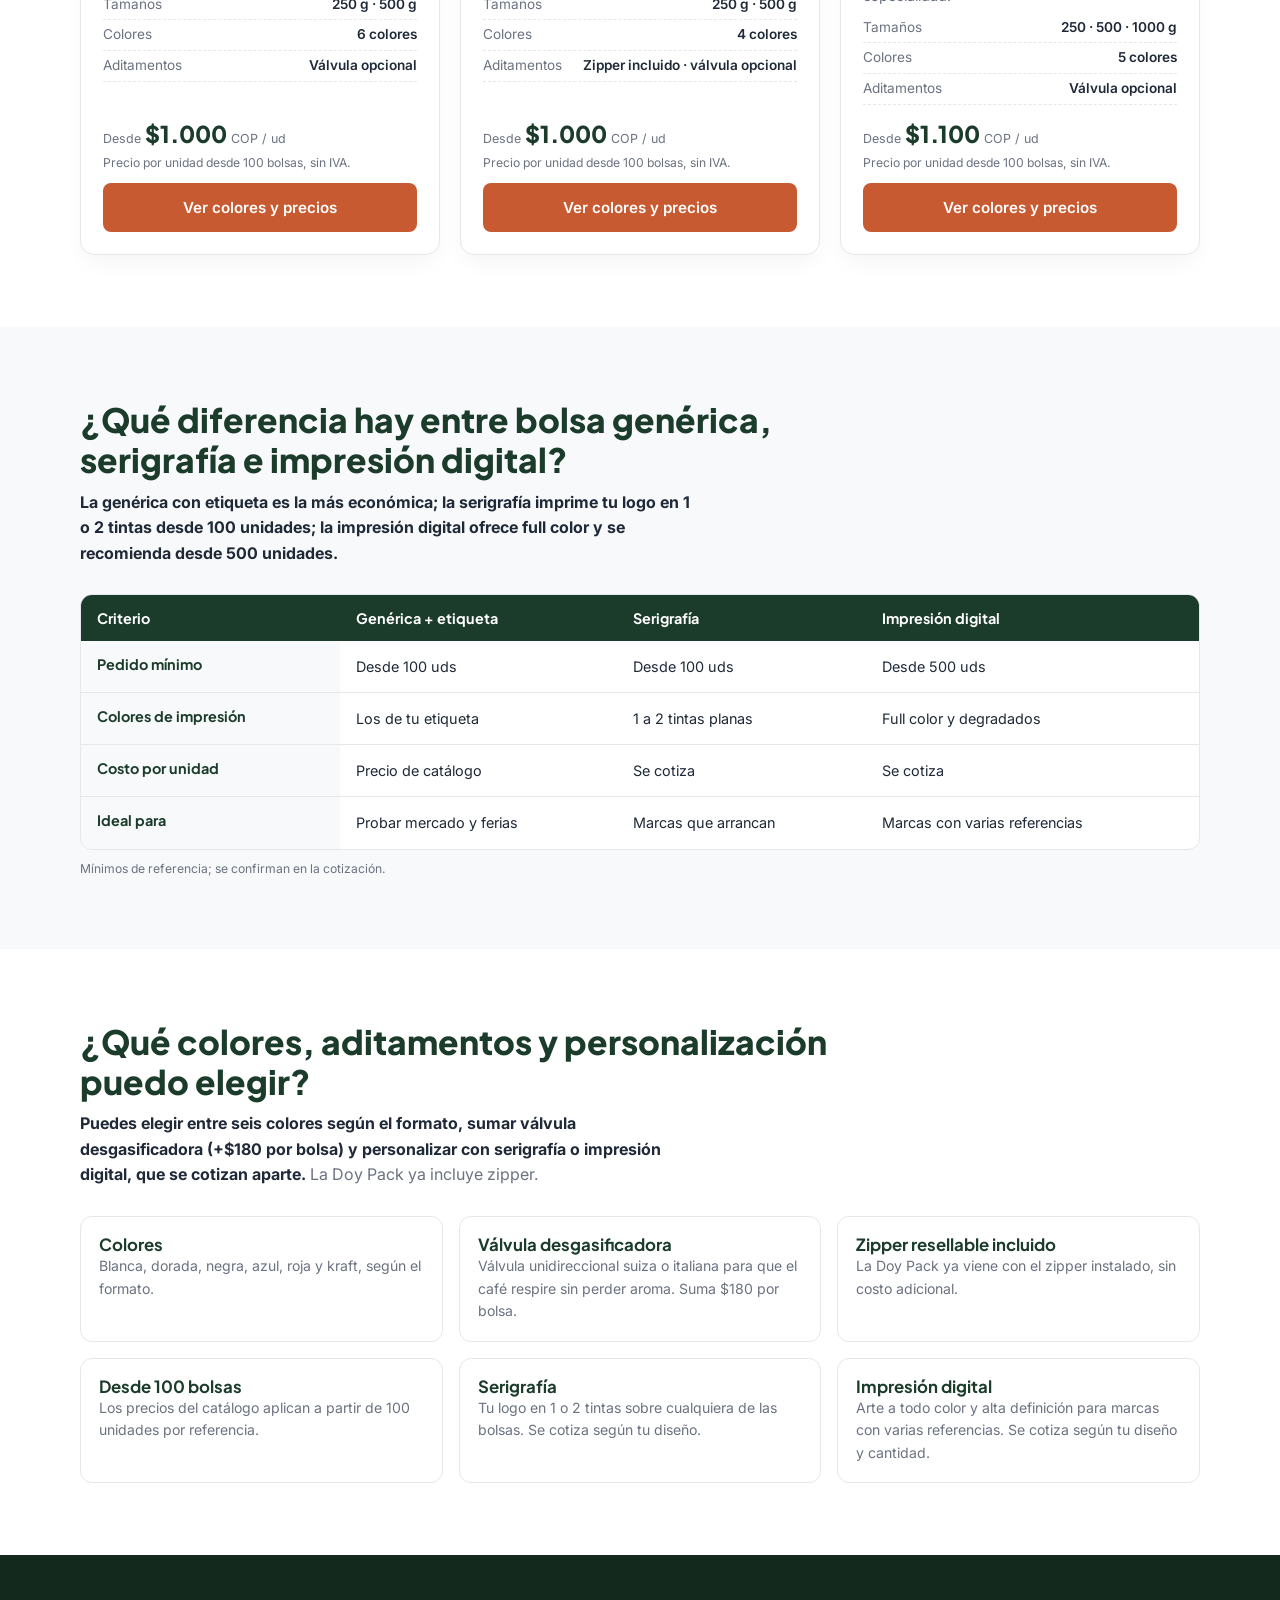
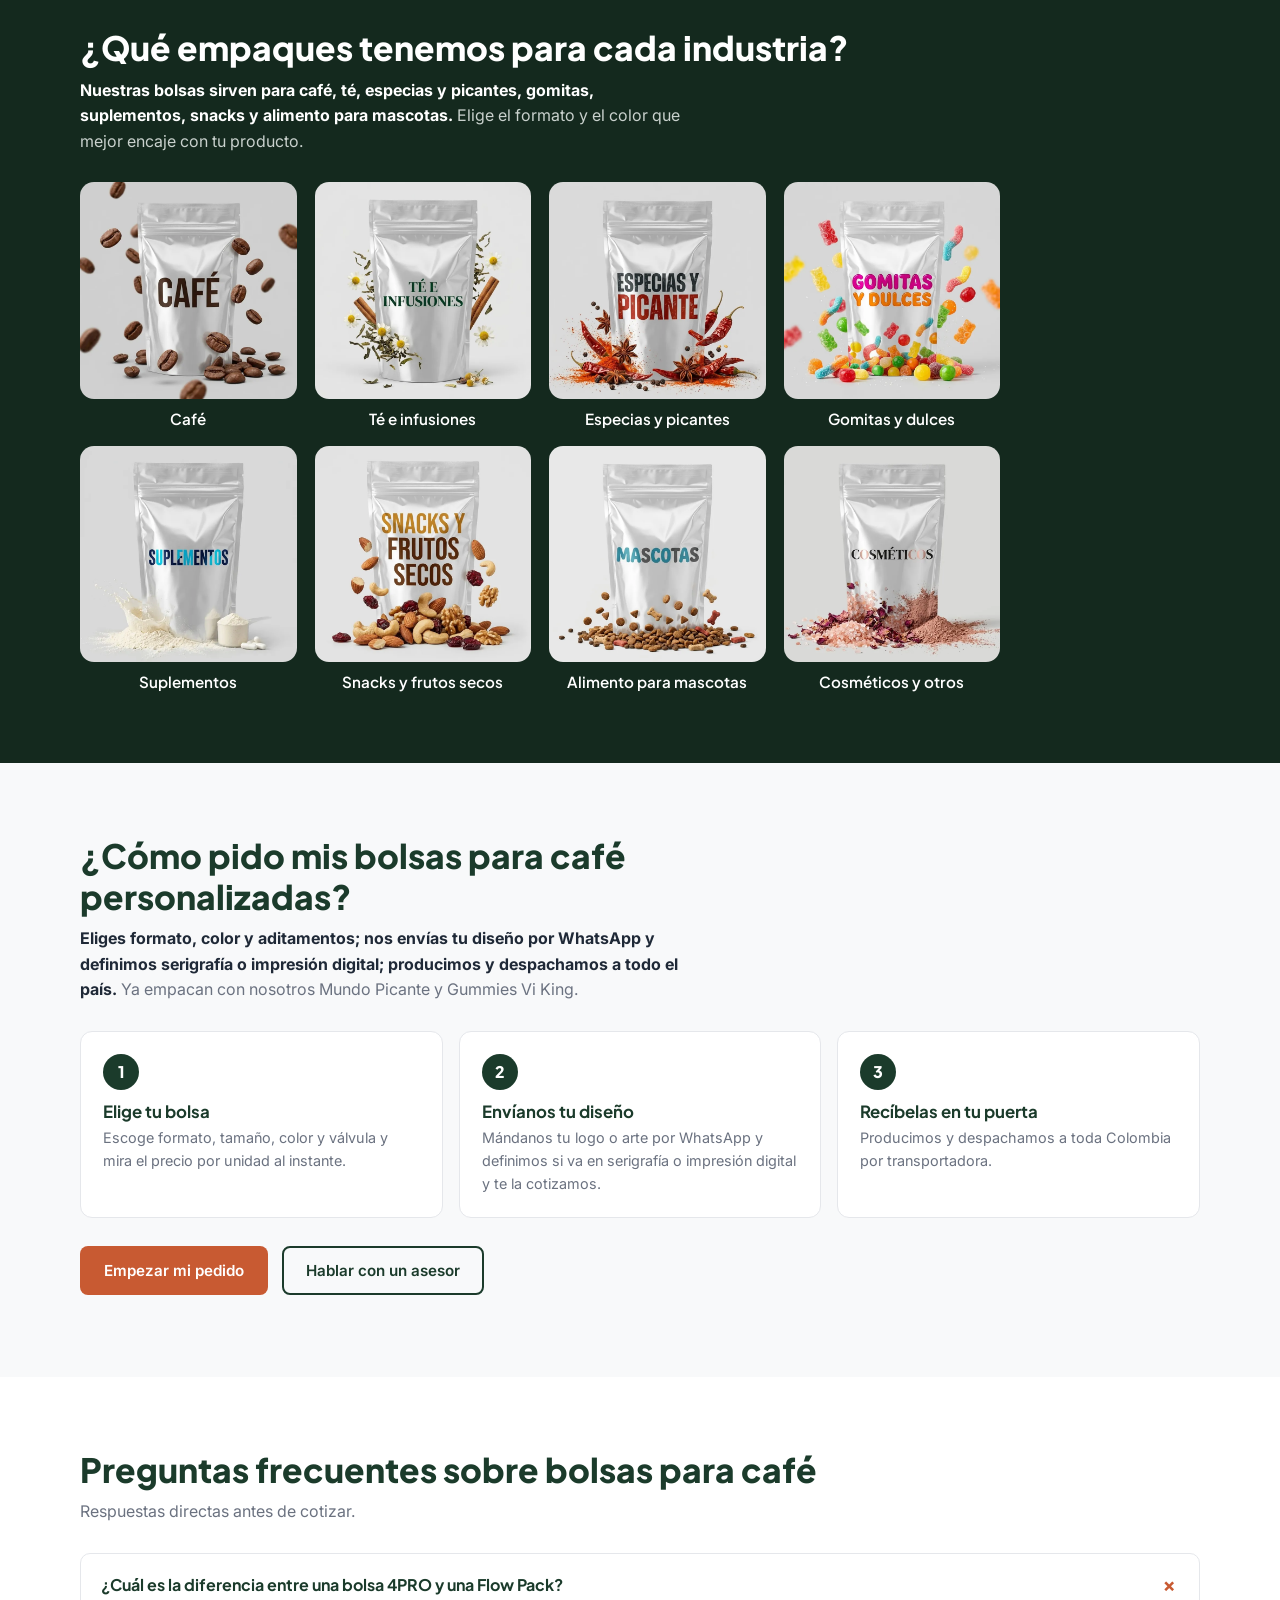
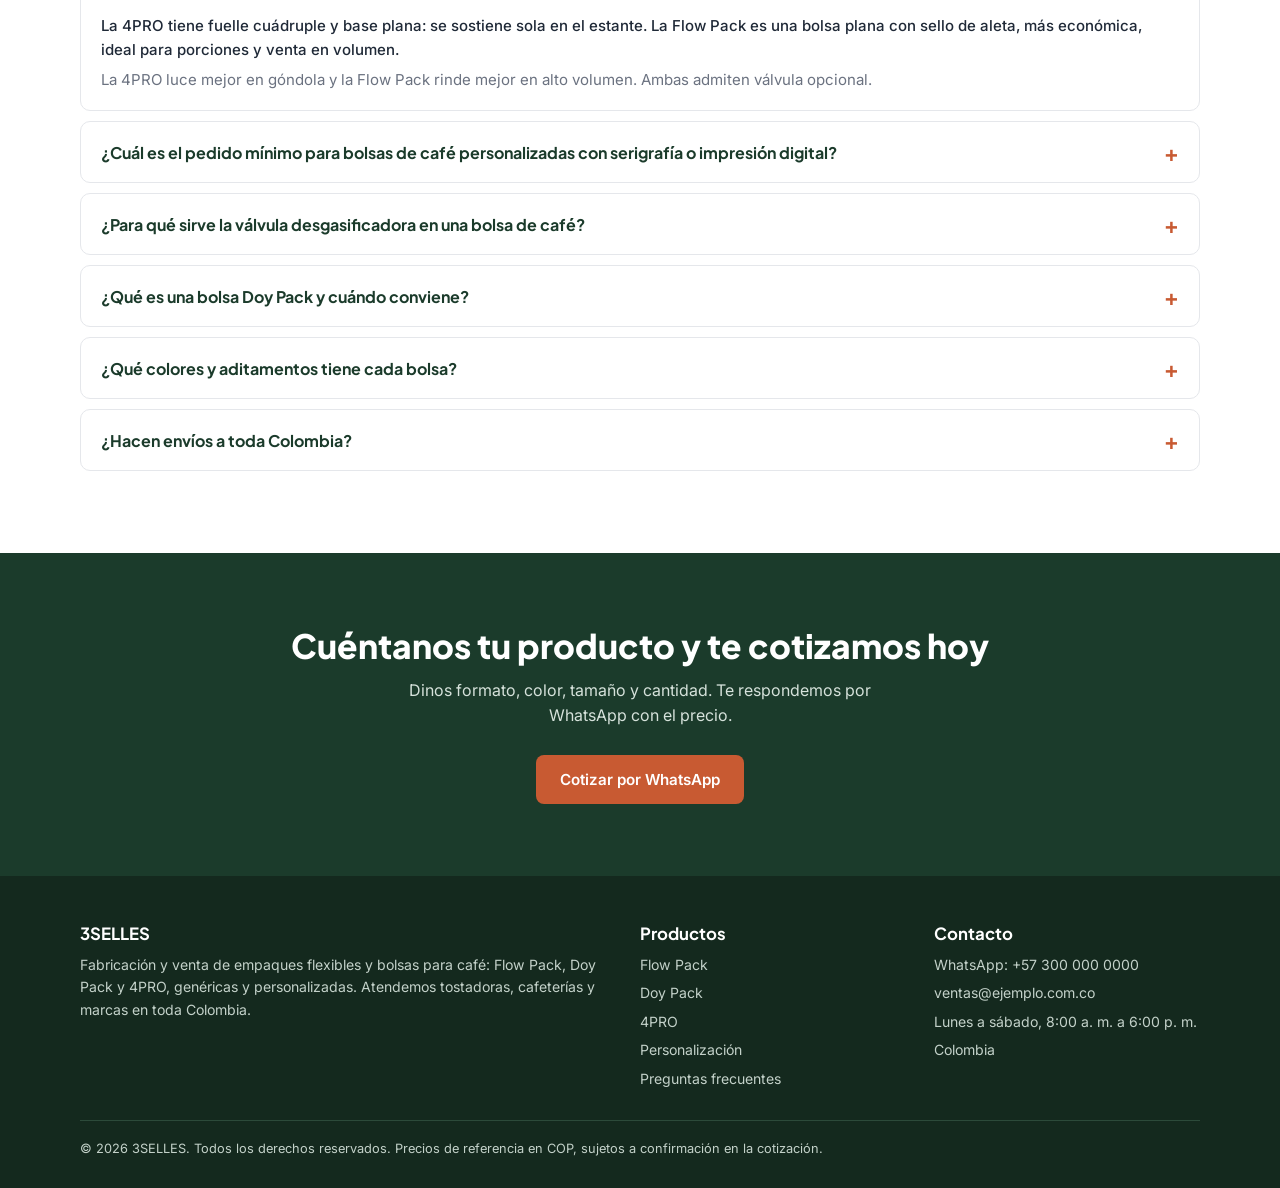
==== commit 2781e129: "Add files via upload" ====
--- a/index.html
+++ b/index.html
@@ -58,7 +58,7 @@
 <p class="lead"><strong>Tenemos tres formatos: Flow Pack y Doy Pack en 250 y 500 g, y 4PRO en 250, 500 y 1000 g, desde $1.000 COP por unidad a partir de 100 bolsas.</strong> Entra a cada formato para elegir tamaño, color y válvula y ver el precio al instante. Precios por unidad desde 100 bolsas, sin IVA.</p>
 <div class="cards">
 <article class="card" itemscope itemtype="https://schema.org/Product">
-<a class="thumb" href="flow-pack.html" aria-label="Ver Bolsa Flow Pack"><svg aria-hidden="true" viewBox="0 0 60 80"><use href="#bag"/></svg><img src="imag/Flow-Pack-Blanco.webp" alt="Bolsa Flow Pack para café" loading="lazy" itemprop="image"></a>
+<a class="thumb" href="flow-pack.html" aria-label="Ver Bolsa Flow Pack"><svg aria-hidden="true" viewBox="0 0 60 80"><use href="#bag"/></svg><img src="imag/Flow-Pack-Ficha.webp" alt="Ficha de la bolsa flow pack: características y colores" loading="lazy" itemprop="image"></a>
 <h3><a href="flow-pack.html" itemprop="name">Bolsa Flow Pack</a></h3>
 <p itemprop="description">Bolsa plana con sello de aleta. La opción más económica para alto volumen.</p>
 <ul><li><span>Tamaños</span><span>250 g · 500 g</span></li><li><span>Colores</span><span>6 colores</span></li><li><span>Aditamentos</span><span>Válvula opcional</span></li></ul>
@@ -66,7 +66,7 @@
 <a class="btn btn-a" href="flow-pack.html">Ver colores y precios</a>
 </article>
 <article class="card" itemscope itemtype="https://schema.org/Product">
-<a class="thumb" href="doy-pack.html" aria-label="Ver Bolsa Doy Pack"><svg aria-hidden="true" viewBox="0 0 60 80"><use href="#bag"/></svg><img src="imag/Doy-Pack-Blanco.webp" alt="Bolsa Doy Pack blanca para café" loading="lazy" itemprop="image"></a>
+<a class="thumb" href="doy-pack.html" aria-label="Ver Bolsa Doy Pack"><svg aria-hidden="true" viewBox="0 0 60 80"><use href="#bag"/></svg><img src="imag/Doy-Pack-Ficha.webp" alt="Ficha de la bolsa doy pack: características y colores" loading="lazy" itemprop="image"></a>
 <h3><a href="doy-pack.html" itemprop="name">Bolsa Doy Pack</a></h3>
 <p itemprop="description">Bolsa stand-up con base que se sostiene sola en el estante. Zipper resellable incluido.</p>
 <ul><li><span>Tamaños</span><span>250 g · 500 g</span></li><li><span>Colores</span><span>4 colores</span></li><li><span>Aditamentos</span><span>Zipper incluido · válvula opcional</span></li></ul>
@@ -74,7 +74,7 @@
 <a class="btn btn-a" href="doy-pack.html">Ver colores y precios</a>
 </article>
 <article class="card" itemscope itemtype="https://schema.org/Product">
-<a class="thumb" href="4pro.html" aria-label="Ver Bolsa 4PRO"><svg aria-hidden="true" viewBox="0 0 60 80"><use href="#bag"/></svg><img src="imag/4PRO-Blanco.webp" alt="Bolsa 4PRO para café" loading="lazy" itemprop="image"></a>
+<a class="thumb" href="4pro.html" aria-label="Ver Bolsa 4PRO"><svg aria-hidden="true" viewBox="0 0 60 80"><use href="#bag"/></svg><img src="imag/4PRO-Ficha.webp" alt="Ficha de la bolsa 4pro: características y colores" loading="lazy" itemprop="image"></a>
 <h3><a href="4pro.html" itemprop="name">Bolsa 4PRO</a></h3>
 <p itemprop="description">Fuelle cuádruple y base plana: máxima presencia en góndola para café de especialidad.</p>
 <ul><li><span>Tamaños</span><span>250 · 500 · 1000 g</span></li><li><span>Colores</span><span>5 colores</span></li><li><span>Aditamentos</span><span>Válvula opcional</span></li></ul>
--- a/estilos.css
+++ b/estilos.css
@@ -163,3 +163,62 @@
 .buy{position:static;box-shadow:none;padding:6px 0;border-top:1px solid var(--l)}
 .pp main{padding-bottom:0}
 }
+/* navegación de producto y otros formatos */
+.crumb{display:flex;flex-wrap:wrap;align-items:center;gap:10px 18px}
+.back{display:inline-flex;align-items:center;gap:6px;padding:9px 18px;border:2px solid var(--g);border-radius:99px;color:var(--g);font:600 .9rem Inter,sans-serif;text-decoration:none;transition:all .3s ease}
+.back:hover{background:var(--g);color:#fff}
+.crumb .home{font-weight:600;font-size:.9rem;color:var(--m)}
+.more{background:var(--bg);padding:48px 0 56px;border-top:1px solid var(--l)}
+.more h2{max-width:none}
+.more .lead{margin-bottom:22px}
+.cards.two{grid-template-columns:1fr;max-width:780px}
+@media(min-width:640px){.cards.two{grid-template-columns:repeat(2,1fr)}}
+/* ejemplos de personalización */
+.exs{margin-top:14px}
+.exr{display:flex;flex-wrap:wrap;align-items:center;gap:8px 10px;margin-bottom:10px}
+.exl{font:700 .85rem 'Plus Jakarta Sans',sans-serif;color:var(--g)}
+.tabs{display:flex;gap:8px;flex-wrap:wrap}
+.tabs button{padding:7px 14px;border:1px solid var(--l);border-radius:99px;background:#fff;font:600 .82rem Inter,sans-serif;color:var(--t);cursor:pointer;transition:all .3s ease}
+.tabs button:hover{border-color:var(--g)}
+.tabs button[aria-selected=true]{background:var(--g);border-color:var(--g);color:#fff}
+.plain{margin-left:auto;padding:7px 14px;border:1px solid var(--a);border-radius:99px;background:#fff;color:var(--a);font:600 .82rem Inter,sans-serif;cursor:pointer;transition:all .3s ease}
+.plain:hover{background:var(--a);color:#fff}
+.plain[hidden]{display:none}
+.thumbs{display:flex;gap:8px;overflow-x:auto;padding:2px 2px 6px}
+.tb{flex:none;width:64px;height:80px;padding:0;border:2px solid var(--l);border-radius:10px;overflow:hidden;background:var(--bg);cursor:pointer;transition:all .3s ease}
+.tb:hover{border-color:var(--a)}
+.tb[aria-pressed=true]{border-color:var(--a);box-shadow:0 0 0 2px rgba(200,90,50,.25)}
+.tb img{width:100%;height:100%;object-fit:cover;display:block}
+.exn{font-size:.76rem;color:var(--m);margin-top:4px}
+.extag{position:absolute;left:10px;top:10px;z-index:2;max-width:calc(100% - 20px);text-align:left;background:var(--g);color:#fff;border-radius:10px;padding:5px 12px;font:600 .76rem Inter,sans-serif}
+.extag[hidden]{display:none}
+.zoom.big .thumb{height:380px}
+@media(min-width:860px){.zoom.big .thumb{height:540px}}
+/* galería v4: ficha + tu bolsa + ejemplos siempre visibles */
+.pdp .thumb{height:auto;aspect-ratio:3/4}
+.zoom.info{background:#fff}
+.vw{display:flex;gap:8px;margin-top:10px}
+.vw button{flex:1;padding:10px 12px;border:1px solid var(--l);border-radius:99px;background:#fff;color:var(--t);font:600 .85rem Inter,sans-serif;cursor:pointer;transition:all .3s ease}
+.vw button:hover{border-color:var(--g)}
+.vw button[aria-pressed=true]{background:var(--g);border-color:var(--g);color:#fff}
+.vw button[hidden]{display:none}
+.exs{margin-top:16px}
+.exh{font:700 .95rem 'Plus Jakarta Sans',sans-serif;color:var(--g);margin-bottom:2px}
+.exh span{display:block;font:400 .78rem Inter,sans-serif;color:var(--m)}
+.exg{margin-top:10px}
+.exk{font:700 .8rem Inter,sans-serif;color:var(--t);margin-bottom:6px}
+.thumbs{display:grid;grid-template-columns:repeat(5,minmax(0,1fr));gap:6px;max-width:430px;overflow:visible;padding:0}
+.tb{width:auto;height:auto;aspect-ratio:4/5;flex:none}
+@media(min-width:860px){.pdp .gal{position:static}}
+@media(min-width:860px) and (min-height:940px){.pdp .gal{position:sticky}}
+/* visor de ejemplos y tarjetas con ficha */
+dialog .x{top:8px;right:8px;z-index:3}
+dialog.viewer{max-width:min(96vw,640px)}
+dialog.viewer img{padding:0;background:#fff;cursor:default;max-height:72vh;border-radius:12px}
+.cap{color:#fff;text-align:center;font:600 .9rem Inter,sans-serif;margin-top:10px}
+.cap[hidden]{display:none}
+.nv{position:absolute;top:36%;z-index:3;width:44px;height:44px;border:0;border-radius:50%;background:rgba(20,30,25,.62);color:#fff;font-size:1.7rem;line-height:1;cursor:pointer;display:grid;place-items:center;transition:all .3s ease}
+.nv:hover{background:var(--a)}
+.nv.prev{left:8px}.nv.next{right:8px}
+.nv[hidden]{display:none}
+.card .thumb{height:auto;aspect-ratio:3/4;background:#fff;border:1px solid var(--l)}
